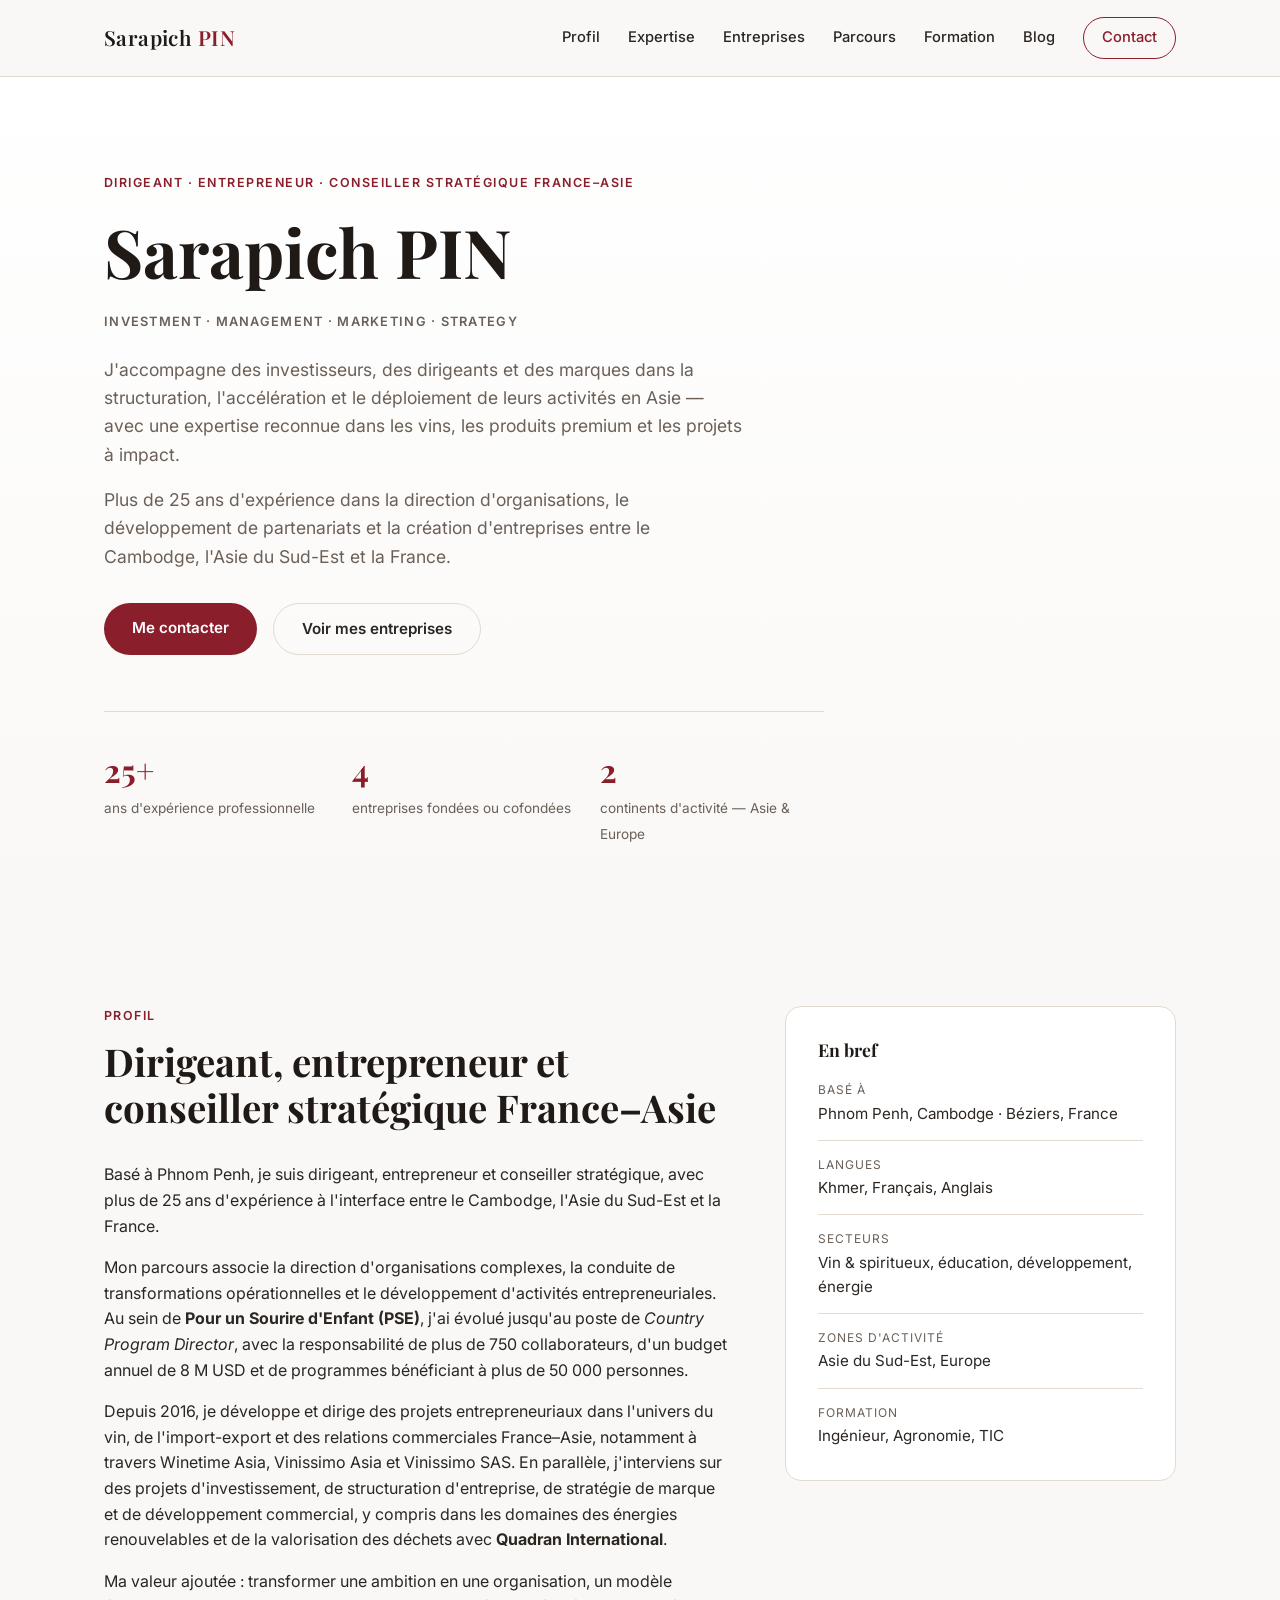
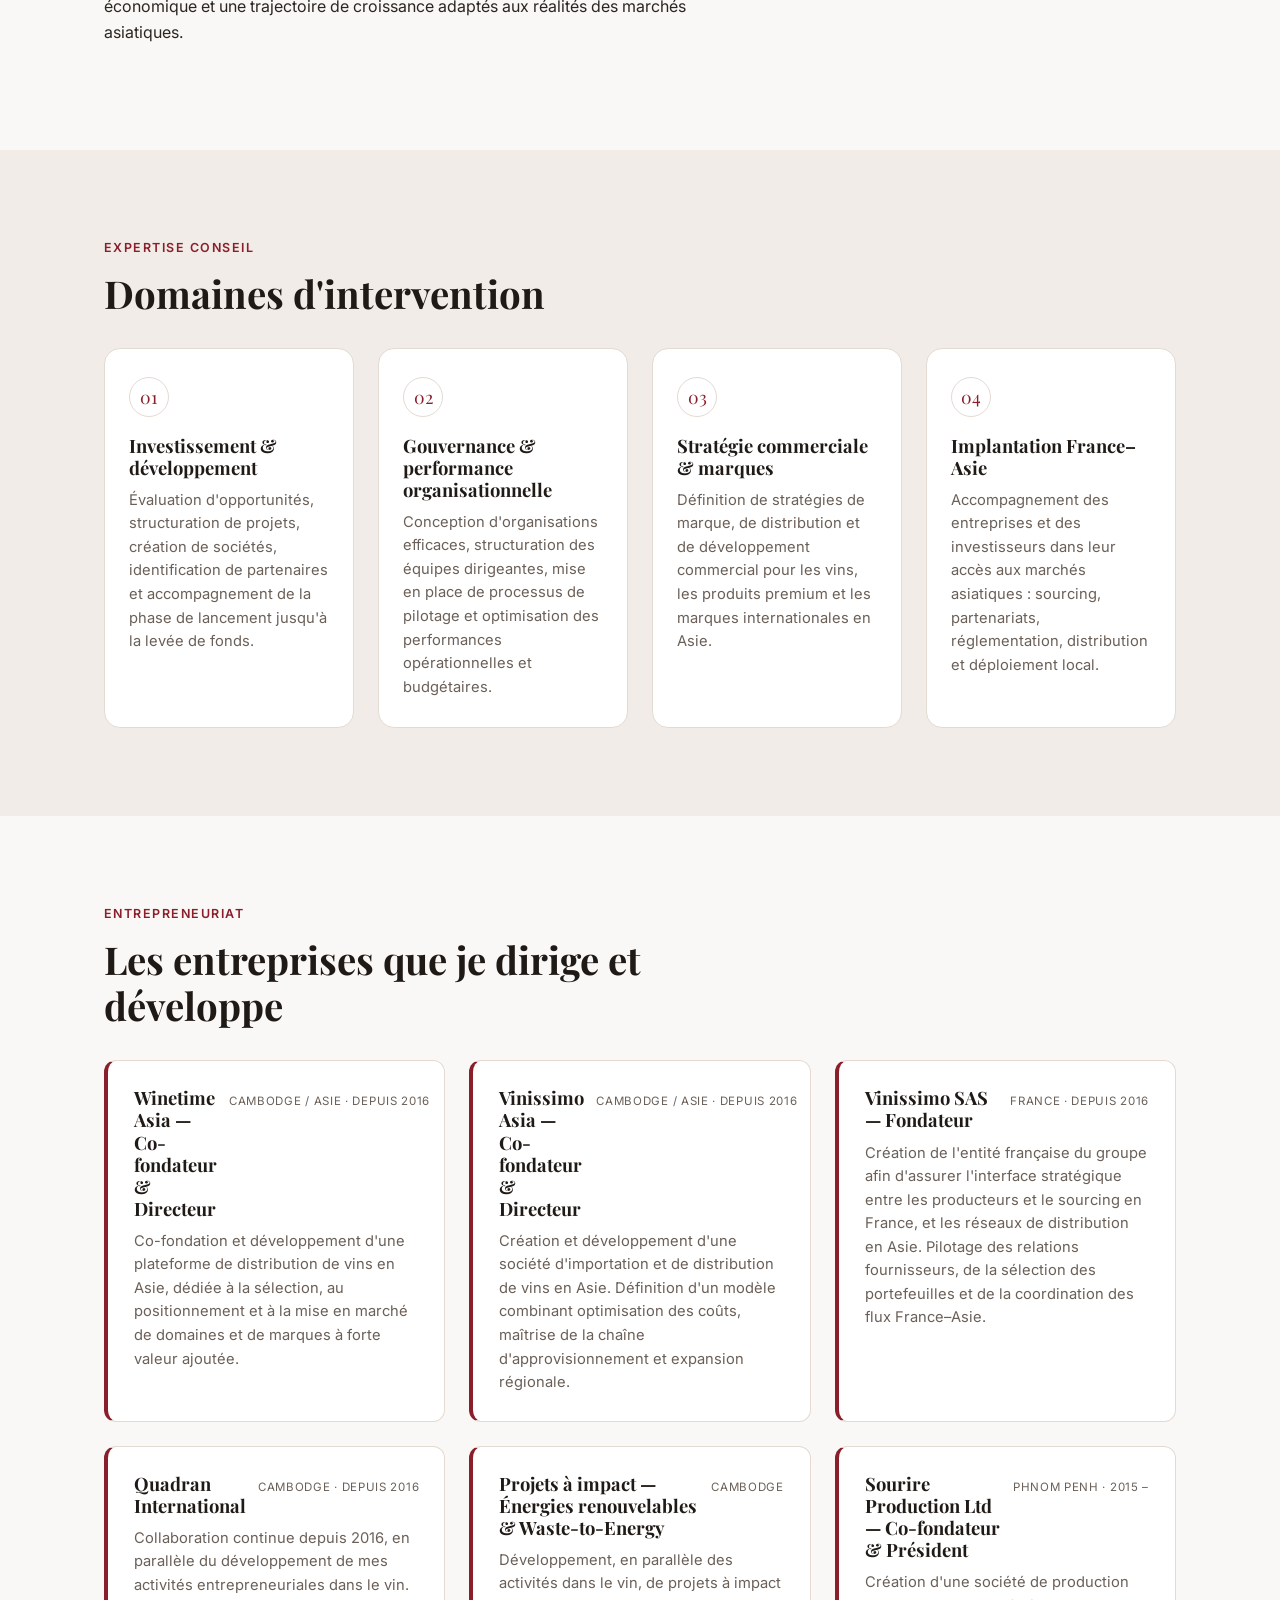
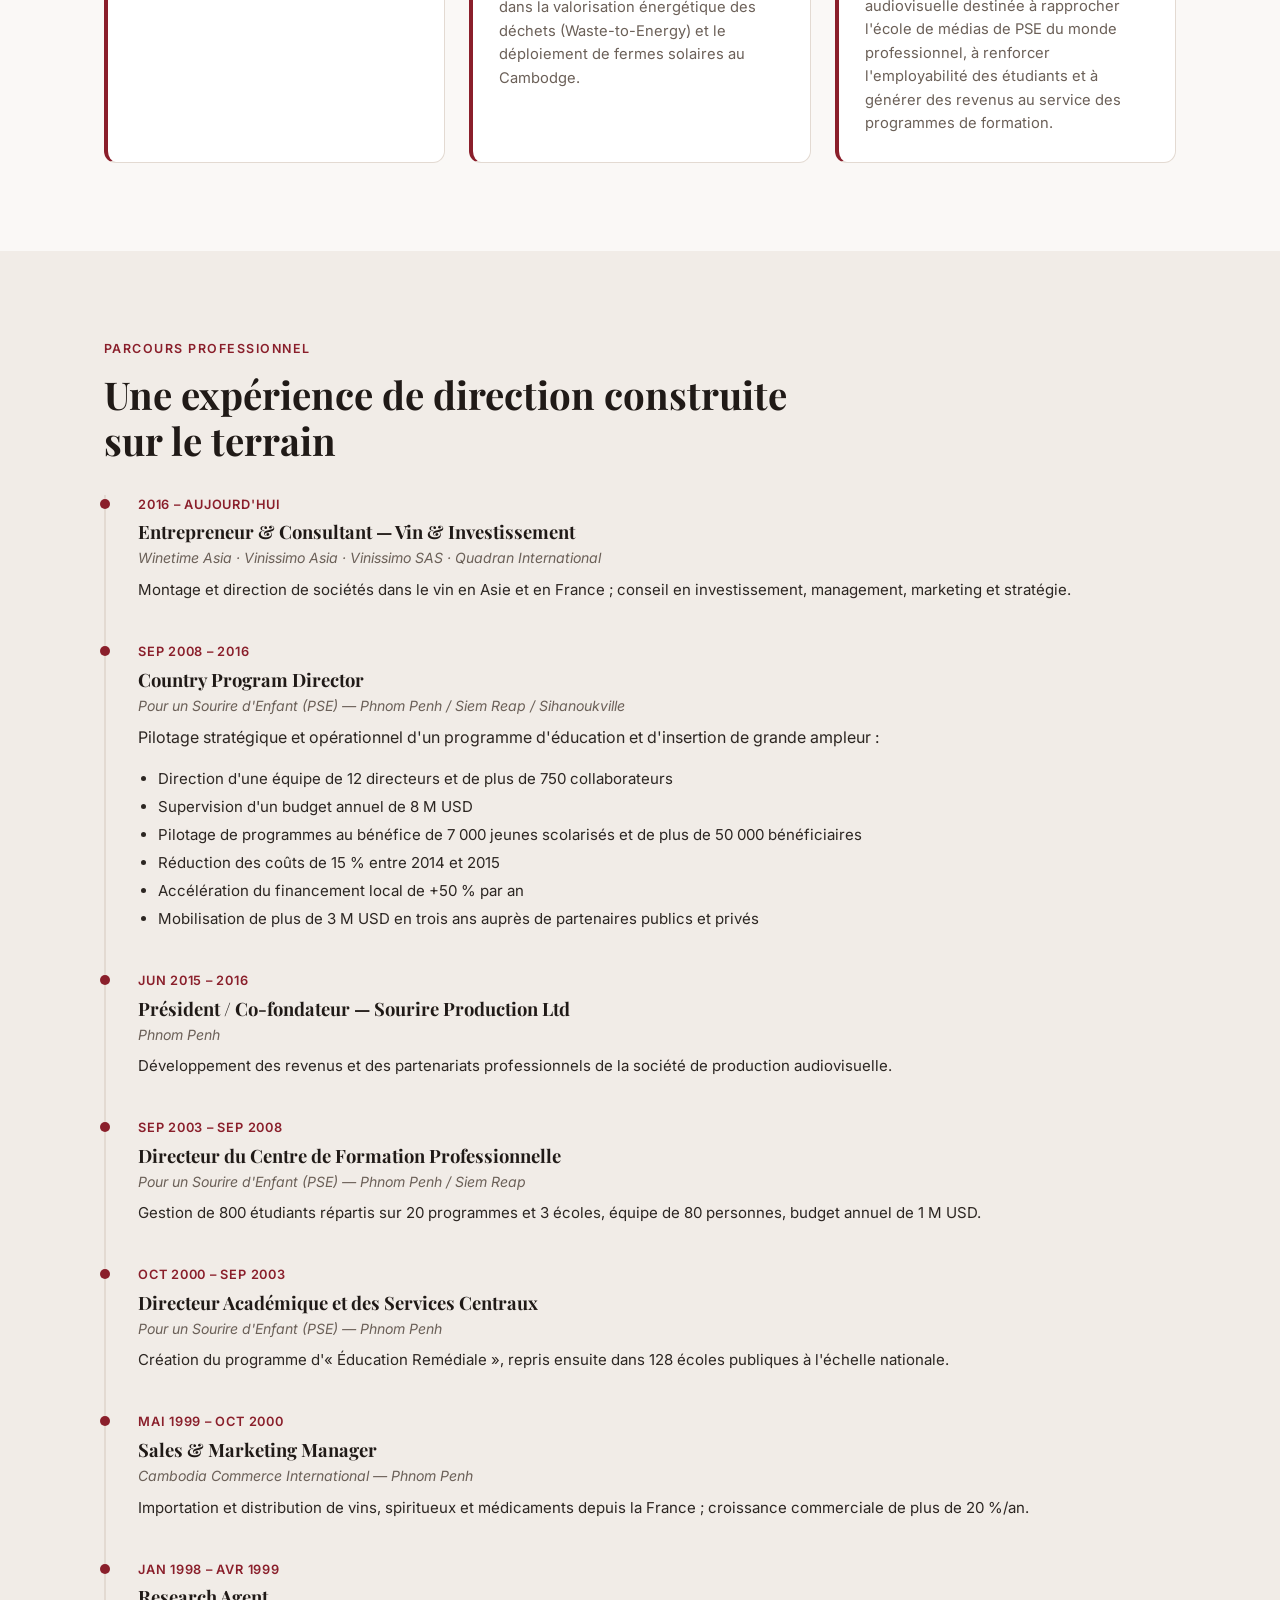
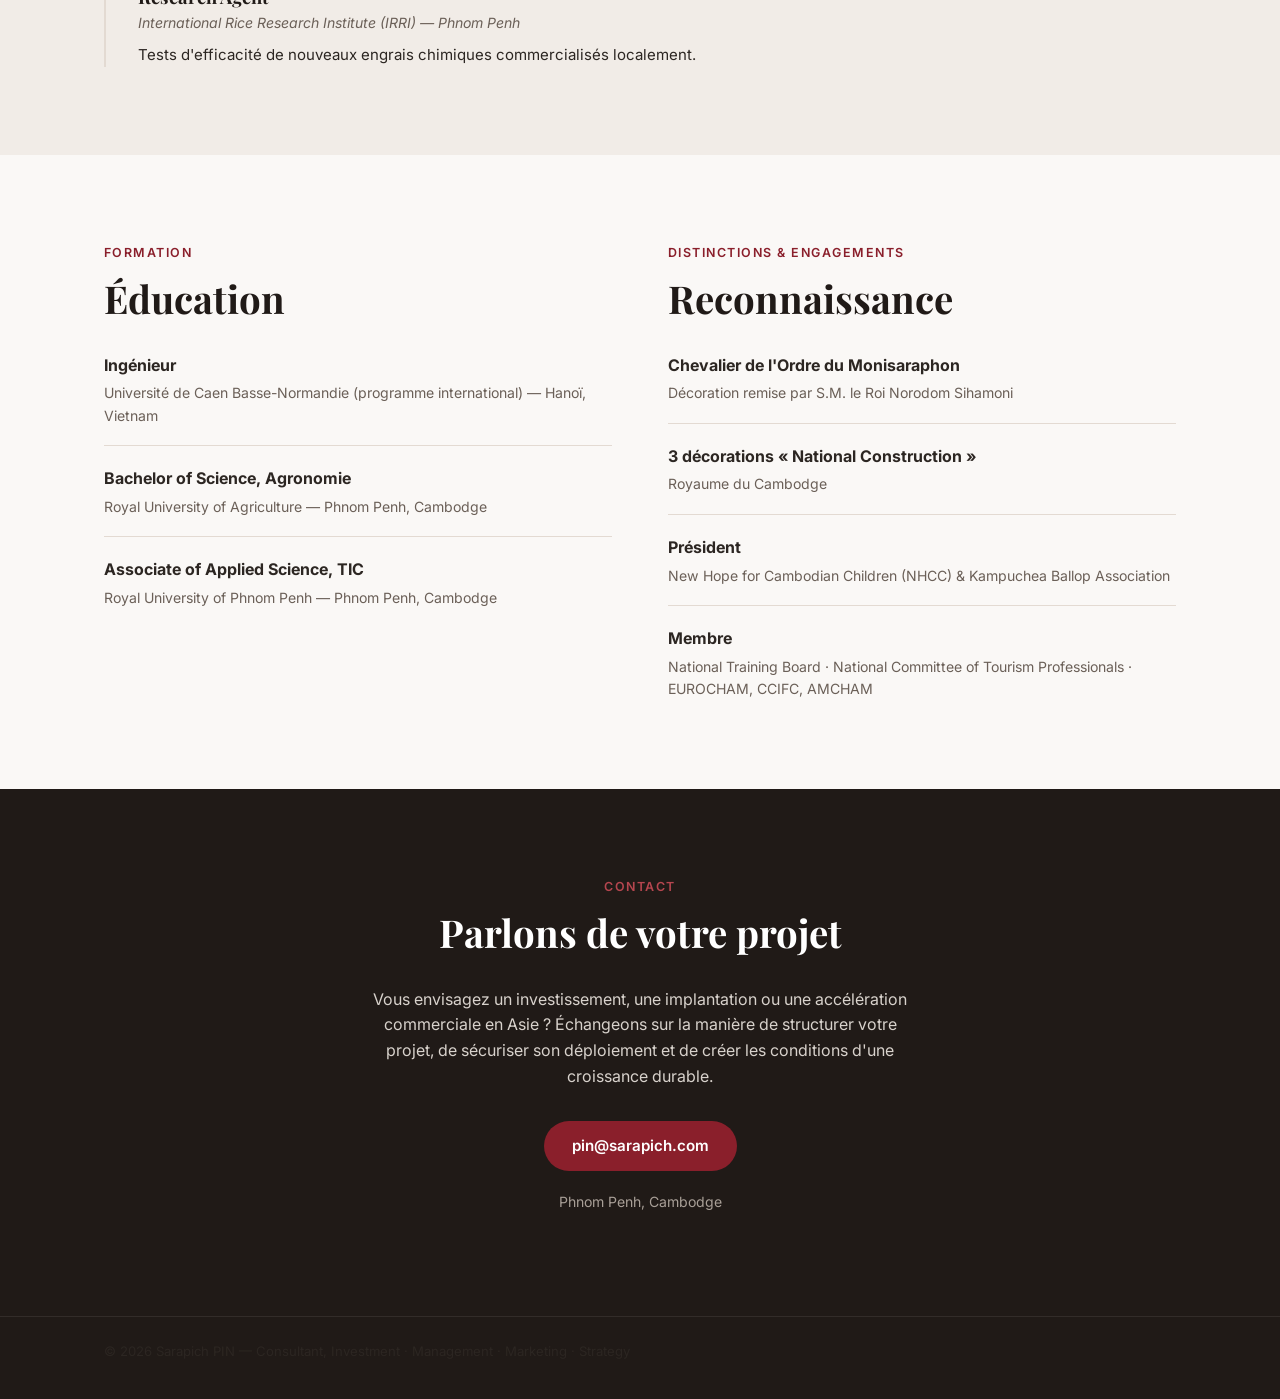
==== index.html @ e6785aaf "Rewrite copy for an executive, results-first positioning - Reframe hero/profile around "dirigeant, e" ====
<!doctype html>
<html lang="fr">
<head>
<meta charset="UTF-8">
<meta name="viewport" content="width=device-width, initial-scale=1.0">
<title>Sarapich PIN — Dirigeant & Entrepreneur France–Asie | Investment · Management · Marketing · Strategy</title>
<meta name="description" content="Sarapich PIN — Dirigeant, entrepreneur et conseiller stratégique France–Asie. Investissement, gouvernance, stratégie de marque et développement commercial, avec une expertise reconnue dans le vin (Winetime Asia, Vinissimo Asia, Vinissimo SAS).">
<link rel="preconnect" href="https://fonts.googleapis.com">
<link rel="preconnect" href="https://fonts.gstatic.com" crossorigin>
<link href="https://fonts.googleapis.com/css2?family=Playfair+Display:wght@500;600;700&family=Inter:wght@400;500;600;700&display=swap" rel="stylesheet">
<link rel="stylesheet" href="css/style.css">
</head>
<body>

<header class="site-header" id="top">
  <div class="container header-inner">
    <a href="#top" class="logo">Sarapich <span>PIN</span></a>
    <nav class="nav" id="nav">
      <a href="#about">Profil</a>
      <a href="#expertise">Expertise</a>
      <a href="#ventures">Entreprises</a>
      <a href="#experience">Parcours</a>
      <a href="#credentials">Formation</a>
      <a href="blog.html">Blog</a>
      <a href="#contact" class="nav-cta">Contact</a>
    </nav>
    <button class="nav-toggle" id="navToggle" aria-label="Ouvrir le menu" aria-expanded="false">
      <span></span><span></span><span></span>
    </button>
  </div>
</header>

<main>

  <section class="hero">
    <div class="container hero-inner">
      <p class="eyebrow">Dirigeant · Entrepreneur · Conseiller stratégique France–Asie</p>
      <h1>Sarapich PIN</h1>
      <p class="hero-tagline">Investment · Management · Marketing · Strategy</p>
      <p class="hero-lead">
        J'accompagne des investisseurs, des dirigeants et des marques dans la structuration, l'accélération
        et le déploiement de leurs activités en Asie — avec une expertise reconnue dans les vins, les produits
        premium et les projets à impact.
      </p>
      <p class="hero-lead">
        Plus de 25 ans d'expérience dans la direction d'organisations, le développement de partenariats
        et la création d'entreprises entre le Cambodge, l'Asie du Sud-Est et la France.
      </p>
      <div class="hero-actions">
        <a href="#contact" class="btn btn-primary">Me contacter</a>
        <a href="#ventures" class="btn btn-ghost">Voir mes entreprises</a>
      </div>
      <div class="hero-stats">
        <div><strong>25+</strong><span>ans d'expérience professionnelle</span></div>
        <div><strong>4</strong><span>entreprises fondées ou cofondées</span></div>
        <div><strong>2</strong><span>continents d'activité — Asie &amp; Europe</span></div>
      </div>
    </div>
  </section>

  <section id="about" class="section">
    <div class="container about-grid">
      <div>
        <p class="section-tag">Profil</p>
        <h2>Dirigeant, entrepreneur et conseiller stratégique France–Asie</h2>
        <p>
          Basé à Phnom Penh, je suis dirigeant, entrepreneur et conseiller stratégique, avec plus de
          25 ans d'expérience à l'interface entre le Cambodge, l'Asie du Sud-Est et la France.
        </p>
        <p>
          Mon parcours associe la direction d'organisations complexes, la conduite de transformations
          opérationnelles et le développement d'activités entrepreneuriales. Au sein de
          <strong>Pour un Sourire d'Enfant (PSE)</strong>, j'ai évolué jusqu'au poste de
          <em>Country Program Director</em>, avec la responsabilité de plus de 750 collaborateurs,
          d'un budget annuel de 8 M USD et de programmes bénéficiant à plus de 50 000 personnes.
        </p>
        <p>
          Depuis 2016, je développe et dirige des projets entrepreneuriaux dans l'univers du vin,
          de l'import-export et des relations commerciales France–Asie, notamment à travers
          Winetime Asia, Vinissimo Asia et Vinissimo SAS. En parallèle, j'interviens sur des projets
          d'investissement, de structuration d'entreprise, de stratégie de marque et de développement
          commercial, y compris dans les domaines des énergies renouvelables et de la valorisation
          des déchets avec <strong>Quadran International</strong>.
        </p>
        <p>
          Ma valeur ajoutée : transformer une ambition en une organisation, un modèle économique et
          une trajectoire de croissance adaptés aux réalités des marchés asiatiques.
        </p>
      </div>
      <aside class="about-card">
        <h3>En bref</h3>
        <ul class="fact-list">
          <li><span>Basé à</span> Phnom Penh, Cambodge · Béziers, France</li>
          <li><span>Langues</span> Khmer, Français, Anglais</li>
          <li><span>Secteurs</span> Vin &amp; spiritueux, éducation, développement, énergie</li>
          <li><span>Zones d'activité</span> Asie du Sud-Est, Europe</li>
          <li><span>Formation</span> Ingénieur, Agronomie, TIC</li>
        </ul>
      </aside>
    </div>
  </section>

  <section id="expertise" class="section section-alt">
    <div class="container">
      <p class="section-tag">Expertise conseil</p>
      <h2>Domaines d'intervention</h2>
      <div class="expertise-grid">
        <div class="expertise-card">
          <div class="expertise-icon">01</div>
          <h3>Investissement &amp; développement</h3>
          <p>
            Évaluation d'opportunités, structuration de projets, création de sociétés, identification
            de partenaires et accompagnement de la phase de lancement jusqu'à la levée de fonds.
          </p>
        </div>
        <div class="expertise-card">
          <div class="expertise-icon">02</div>
          <h3>Gouvernance &amp; performance organisationnelle</h3>
          <p>
            Conception d'organisations efficaces, structuration des équipes dirigeantes, mise en
            place de processus de pilotage et optimisation des performances opérationnelles et budgétaires.
          </p>
        </div>
        <div class="expertise-card">
          <div class="expertise-icon">03</div>
          <h3>Stratégie commerciale &amp; marques</h3>
          <p>
            Définition de stratégies de marque, de distribution et de développement commercial pour
            les vins, les produits premium et les marques internationales en Asie.
          </p>
        </div>
        <div class="expertise-card">
          <div class="expertise-icon">04</div>
          <h3>Implantation France–Asie</h3>
          <p>
            Accompagnement des entreprises et des investisseurs dans leur accès aux marchés asiatiques :
            sourcing, partenariats, réglementation, distribution et déploiement local.
          </p>
        </div>
      </div>
    </div>
  </section>

  <section id="ventures" class="section">
    <div class="container">
      <p class="section-tag">Entrepreneuriat</p>
      <h2>Les entreprises que je dirige et développe</h2>
      <div class="ventures-grid">

        <article class="venture-card">
          <div class="venture-head">
            <h3>Winetime Asia — Co-fondateur &amp; Directeur</h3>
            <span class="venture-tag">Cambodge / Asie · Depuis 2016</span>
          </div>
          <p>Co-fondation et développement d'une plateforme de distribution de vins en Asie, dédiée à la sélection, au positionnement et à la mise en marché de domaines et de marques à forte valeur ajoutée.</p>
        </article>

        <article class="venture-card">
          <div class="venture-head">
            <h3>Vinissimo Asia — Co-fondateur &amp; Directeur</h3>
            <span class="venture-tag">Cambodge / Asie · Depuis 2016</span>
          </div>
          <p>Création et développement d'une société d'importation et de distribution de vins en Asie. Définition d'un modèle combinant optimisation des coûts, maîtrise de la chaîne d'approvisionnement et expansion régionale.</p>
        </article>

        <article class="venture-card">
          <div class="venture-head">
            <h3>Vinissimo SAS — Fondateur</h3>
            <span class="venture-tag">France · Depuis 2016</span>
          </div>
          <p>Création de l'entité française du groupe afin d'assurer l'interface stratégique entre les producteurs et le sourcing en France, et les réseaux de distribution en Asie. Pilotage des relations fournisseurs, de la sélection des portefeuilles et de la coordination des flux France–Asie.</p>
        </article>

        <article class="venture-card">
          <div class="venture-head">
            <h3>Quadran International</h3>
            <span class="venture-tag">Cambodge · Depuis 2016</span>
          </div>
          <p>Collaboration continue depuis 2016, en parallèle du développement de mes activités entrepreneuriales dans le vin.</p>
        </article>

        <article class="venture-card">
          <div class="venture-head">
            <h3>Projets à impact — Énergies renouvelables &amp; Waste-to-Energy</h3>
            <span class="venture-tag">Cambodge</span>
          </div>
          <p>Développement, en parallèle des activités dans le vin, de projets à impact dans la valorisation énergétique des déchets (Waste-to-Energy) et le déploiement de fermes solaires au Cambodge.</p>
        </article>

        <article class="venture-card">
          <div class="venture-head">
            <h3>Sourire Production Ltd — Co-fondateur &amp; Président</h3>
            <span class="venture-tag">Phnom Penh · 2015 –</span>
          </div>
          <p>Création d'une société de production audiovisuelle destinée à rapprocher l'école de médias de PSE du monde professionnel, à renforcer l'employabilité des étudiants et à générer des revenus au service des programmes de formation.</p>
        </article>

      </div>
    </div>
  </section>

  <section id="experience" class="section section-alt">
    <div class="container">
      <p class="section-tag">Parcours professionnel</p>
      <h2>Une expérience de direction construite sur le terrain</h2>

      <div class="timeline">

        <div class="timeline-item">
          <div class="timeline-date">2016 – Aujourd'hui</div>
          <div class="timeline-content">
            <h3>Entrepreneur &amp; Consultant — Vin &amp; Investissement</h3>
            <p class="timeline-org">Winetime Asia · Vinissimo Asia · Vinissimo SAS · Quadran International</p>
            <p>Montage et direction de sociétés dans le vin en Asie et en France ; conseil en investissement, management, marketing et stratégie.</p>
          </div>
        </div>

        <div class="timeline-item">
          <div class="timeline-date">Sep 2008 – 2016</div>
          <div class="timeline-content">
            <h3>Country Program Director</h3>
            <p class="timeline-org">Pour un Sourire d'Enfant (PSE) — Phnom Penh / Siem Reap / Sihanoukville</p>
            <p>Pilotage stratégique et opérationnel d'un programme d'éducation et d'insertion de grande ampleur :</p>
            <ul class="timeline-list">
              <li>Direction d'une équipe de 12 directeurs et de plus de 750 collaborateurs</li>
              <li>Supervision d'un budget annuel de 8 M USD</li>
              <li>Pilotage de programmes au bénéfice de 7 000 jeunes scolarisés et de plus de 50 000 bénéficiaires</li>
              <li>Réduction des coûts de 15 % entre 2014 et 2015</li>
              <li>Accélération du financement local de +50 % par an</li>
              <li>Mobilisation de plus de 3 M USD en trois ans auprès de partenaires publics et privés</li>
            </ul>
          </div>
        </div>

        <div class="timeline-item">
          <div class="timeline-date">Jun 2015 – 2016</div>
          <div class="timeline-content">
            <h3>Président / Co-fondateur — Sourire Production Ltd</h3>
            <p class="timeline-org">Phnom Penh</p>
            <p>Développement des revenus et des partenariats professionnels de la société de production audiovisuelle.</p>
          </div>
        </div>

        <div class="timeline-item">
          <div class="timeline-date">Sep 2003 – Sep 2008</div>
          <div class="timeline-content">
            <h3>Directeur du Centre de Formation Professionnelle</h3>
            <p class="timeline-org">Pour un Sourire d'Enfant (PSE) — Phnom Penh / Siem Reap</p>
            <p>Gestion de 800 étudiants répartis sur 20 programmes et 3 écoles, équipe de 80 personnes, budget annuel de 1 M USD.</p>
          </div>
        </div>

        <div class="timeline-item">
          <div class="timeline-date">Oct 2000 – Sep 2003</div>
          <div class="timeline-content">
            <h3>Directeur Académique et des Services Centraux</h3>
            <p class="timeline-org">Pour un Sourire d'Enfant (PSE) — Phnom Penh</p>
            <p>Création du programme d'« Éducation Remédiale », repris ensuite dans 128 écoles publiques à l'échelle nationale.</p>
          </div>
        </div>

        <div class="timeline-item">
          <div class="timeline-date">Mai 1999 – Oct 2000</div>
          <div class="timeline-content">
            <h3>Sales &amp; Marketing Manager</h3>
            <p class="timeline-org">Cambodia Commerce International — Phnom Penh</p>
            <p>Importation et distribution de vins, spiritueux et médicaments depuis la France ; croissance commerciale de plus de 20 %/an.</p>
          </div>
        </div>

        <div class="timeline-item">
          <div class="timeline-date">Jan 1998 – Avr 1999</div>
          <div class="timeline-content">
            <h3>Research Agent</h3>
            <p class="timeline-org">International Rice Research Institute (IRRI) — Phnom Penh</p>
            <p>Tests d'efficacité de nouveaux engrais chimiques commercialisés localement.</p>
          </div>
        </div>

      </div>
    </div>
  </section>

  <section id="credentials" class="section">
    <div class="container credentials-grid">

      <div>
        <p class="section-tag">Formation</p>
        <h2>Éducation</h2>
        <ul class="credential-list">
          <li>
            <strong>Ingénieur</strong>
            <span>Université de Caen Basse-Normandie (programme international) — Hanoï, Vietnam</span>
          </li>
          <li>
            <strong>Bachelor of Science, Agronomie</strong>
            <span>Royal University of Agriculture — Phnom Penh, Cambodge</span>
          </li>
          <li>
            <strong>Associate of Applied Science, TIC</strong>
            <span>Royal University of Phnom Penh — Phnom Penh, Cambodge</span>
          </li>
        </ul>
      </div>

      <div>
        <p class="section-tag">Distinctions &amp; engagements</p>
        <h2>Reconnaissance</h2>
        <ul class="credential-list">
          <li>
            <strong>Chevalier de l'Ordre du Monisaraphon</strong>
            <span>Décoration remise par S.M. le Roi Norodom Sihamoni</span>
          </li>
          <li>
            <strong>3 décorations « National Construction »</strong>
            <span>Royaume du Cambodge</span>
          </li>
          <li>
            <strong>Président</strong>
            <span>New Hope for Cambodian Children (NHCC) &amp; Kampuchea Ballop Association</span>
          </li>
          <li>
            <strong>Membre</strong>
            <span>National Training Board · National Committee of Tourism Professionals · EUROCHAM, CCIFC, AMCHAM</span>
          </li>
        </ul>
      </div>

    </div>
  </section>

  <section id="contact" class="section section-dark">
    <div class="container contact-inner">
      <p class="section-tag">Contact</p>
      <h2>Parlons de votre projet</h2>
      <p class="contact-lead">
        Vous envisagez un investissement, une implantation ou une accélération commerciale en Asie ?
        Échangeons sur la manière de structurer votre projet, de sécuriser son déploiement et de
        créer les conditions d'une croissance durable.
      </p>
      <a class="btn btn-primary" href="mailto:pin@sarapich.com">pin@sarapich.com</a>
      <p class="contact-location">Phnom Penh, Cambodge</p>
    </div>
  </section>

</main>

<footer class="site-footer">
  <div class="container">
    <p>&copy; <span id="year"></span> Sarapich PIN — Consultant, Investment · Management · Marketing · Strategy</p>
  </div>
</footer>

<script src="js/script.js"></script>
</body>
</html>
---- css/style.css ----
:root {
  --color-bg: #faf8f6;
  --color-bg-alt: #f1ece7;
  --color-dark: #201a17;
  --color-text: #2c2622;
  --color-muted: #6b6058;
  --color-accent: #8a1f2b;
  --color-accent-light: #b5464f;
  --color-border: #e3dad2;
  --font-heading: "Playfair Display", Georgia, serif;
  --font-body: "Inter", -apple-system, BlinkMacSystemFont, "Segoe UI", sans-serif;
  --container-width: 1120px;
}

* { box-sizing: border-box; }

html { scroll-behavior: smooth; }

body {
  margin: 0;
  font-family: var(--font-body);
  color: var(--color-text);
  background: var(--color-bg);
  line-height: 1.6;
}

h1, h2, h3 {
  font-family: var(--font-heading);
  color: var(--color-dark);
  margin: 0 0 0.5em;
  line-height: 1.2;
}

p { margin: 0 0 1em; color: var(--color-text); }

a { color: inherit; }

.container {
  max-width: var(--container-width);
  margin: 0 auto;
  padding: 0 24px;
}

/* Header */
.site-header {
  position: sticky;
  top: 0;
  z-index: 50;
  background: rgba(250, 248, 246, 0.92);
  backdrop-filter: blur(8px);
  border-bottom: 1px solid var(--color-border);
}

.header-inner {
  display: flex;
  align-items: center;
  justify-content: space-between;
  height: 76px;
}

.logo {
  font-family: var(--font-heading);
  font-size: 1.3rem;
  font-weight: 600;
  text-decoration: none;
  color: var(--color-dark);
  letter-spacing: 0.02em;
}

.logo span { color: var(--color-accent); }

.nav {
  display: flex;
  align-items: center;
  gap: 28px;
}

.nav a {
  text-decoration: none;
  font-size: 0.92rem;
  font-weight: 500;
  color: var(--color-text);
  transition: color 0.2s ease;
}

.nav a:hover { color: var(--color-accent); }

.nav-cta {
  padding: 8px 18px;
  border: 1px solid var(--color-accent);
  border-radius: 999px;
  color: var(--color-accent) !important;
}

.nav-toggle {
  display: none;
  flex-direction: column;
  gap: 5px;
  background: none;
  border: none;
  cursor: pointer;
  padding: 6px;
}

.nav-toggle span {
  width: 24px;
  height: 2px;
  background: var(--color-dark);
  display: block;
}

/* Hero */
.hero {
  padding: 96px 0 72px;
  background: linear-gradient(180deg, #fff 0%, var(--color-bg) 100%);
}

.eyebrow {
  text-transform: uppercase;
  letter-spacing: 0.12em;
  font-size: 0.78rem;
  font-weight: 600;
  color: var(--color-accent);
  margin-bottom: 18px;
}

.hero h1 {
  font-size: clamp(2.6rem, 6vw, 4.2rem);
  margin-bottom: 20px;
}

.hero-tagline {
  text-transform: uppercase;
  letter-spacing: 0.1em;
  font-size: 0.8rem;
  font-weight: 600;
  color: var(--color-muted);
  margin-bottom: 24px;
}

.hero-lead {
  max-width: 640px;
  font-size: 1.1rem;
  color: var(--color-muted);
}

.hero-actions {
  display: flex;
  gap: 16px;
  margin: 32px 0 56px;
  flex-wrap: wrap;
}

.btn {
  display: inline-block;
  padding: 13px 28px;
  border-radius: 999px;
  text-decoration: none;
  font-weight: 600;
  font-size: 0.95rem;
  transition: transform 0.15s ease, box-shadow 0.15s ease, background 0.15s ease;
}

.btn-primary {
  background: var(--color-accent);
  color: #fff;
}

.btn-primary:hover {
  background: var(--color-accent-light);
  transform: translateY(-1px);
}

.btn-ghost {
  border: 1px solid var(--color-border);
  color: var(--color-text);
}

.btn-ghost:hover { border-color: var(--color-accent); color: var(--color-accent); }

.hero-stats {
  display: grid;
  grid-template-columns: repeat(3, minmax(0, 1fr));
  gap: 24px;
  max-width: 720px;
  border-top: 1px solid var(--color-border);
  padding-top: 32px;
}

.hero-stats strong {
  display: block;
  font-family: var(--font-heading);
  font-size: 2rem;
  color: var(--color-accent);
}

.hero-stats span {
  font-size: 0.85rem;
  color: var(--color-muted);
}

/* Sections */
.section { padding: 88px 0; }
.section-alt { background: var(--color-bg-alt); }

.section-tag {
  text-transform: uppercase;
  letter-spacing: 0.12em;
  font-size: 0.78rem;
  font-weight: 600;
  color: var(--color-accent);
  margin-bottom: 12px;
}

.section h2 {
  font-size: clamp(1.7rem, 3.2vw, 2.4rem);
  margin-bottom: 32px;
  max-width: 720px;
}

/* About */
.about-grid {
  display: grid;
  grid-template-columns: 1.6fr 1fr;
  gap: 56px;
  align-items: start;
}

.about-card {
  background: #fff;
  border: 1px solid var(--color-border);
  border-radius: 16px;
  padding: 32px;
}

.about-card h3 {
  font-size: 1.1rem;
  margin-bottom: 20px;
}

.fact-list {
  list-style: none;
  margin: 0;
  padding: 0;
  display: flex;
  flex-direction: column;
  gap: 14px;
}

.fact-list li {
  display: flex;
  flex-direction: column;
  font-size: 0.95rem;
  border-bottom: 1px solid var(--color-border);
  padding-bottom: 14px;
}

.fact-list li:last-child { border-bottom: none; padding-bottom: 0; }

.fact-list span {
  font-size: 0.75rem;
  text-transform: uppercase;
  letter-spacing: 0.08em;
  color: var(--color-muted);
  margin-bottom: 2px;
}

/* Expertise */
.expertise-grid {
  display: grid;
  grid-template-columns: repeat(4, minmax(0, 1fr));
  gap: 24px;
}

.expertise-card {
  background: #fff;
  border: 1px solid var(--color-border);
  border-radius: 16px;
  padding: 28px 24px;
}

.expertise-icon {
  font-family: var(--font-heading);
  font-size: 1.1rem;
  color: var(--color-accent);
  border: 1px solid var(--color-border);
  width: 40px;
  height: 40px;
  display: flex;
  align-items: center;
  justify-content: center;
  border-radius: 50%;
  margin-bottom: 18px;
}

.expertise-card h3 { font-size: 1.15rem; margin-bottom: 10px; }
.expertise-card p { font-size: 0.92rem; color: var(--color-muted); margin: 0; }

/* Ventures */
.ventures-grid {
  display: grid;
  grid-template-columns: repeat(auto-fit, minmax(280px, 1fr));
  gap: 24px;
}

.venture-card {
  background: #fff;
  border: 1px solid var(--color-border);
  border-left: 4px solid var(--color-accent);
  border-radius: 12px;
  padding: 26px;
}

.venture-head {
  display: flex;
  justify-content: space-between;
  align-items: baseline;
  gap: 12px;
  margin-bottom: 10px;
}

.venture-head h3 { font-size: 1.15rem; margin: 0; }

.venture-tag {
  font-size: 0.72rem;
  text-transform: uppercase;
  letter-spacing: 0.06em;
  color: var(--color-muted);
  white-space: nowrap;
}

.venture-card p { font-size: 0.92rem; color: var(--color-muted); margin: 0; }

/* Timeline */
.timeline {
  display: flex;
  flex-direction: column;
  gap: 0;
  border-left: 2px solid var(--color-border);
  padding-left: 32px;
}

.timeline-item {
  position: relative;
  padding-bottom: 40px;
}

.timeline-item::before {
  content: "";
  position: absolute;
  left: -38px;
  top: 4px;
  width: 10px;
  height: 10px;
  border-radius: 50%;
  background: var(--color-accent);
}

.timeline-item:last-child { padding-bottom: 0; }

.timeline-date {
  font-size: 0.8rem;
  font-weight: 600;
  text-transform: uppercase;
  letter-spacing: 0.06em;
  color: var(--color-accent);
  margin-bottom: 6px;
}

.timeline-content h3 { font-size: 1.15rem; margin-bottom: 4px; }

.timeline-org {
  font-size: 0.88rem;
  color: var(--color-muted);
  font-style: italic;
  margin-bottom: 8px;
}

.timeline-list {
  margin: 0;
  padding-left: 20px;
  font-size: 0.94rem;
  color: var(--color-text);
  display: flex;
  flex-direction: column;
  gap: 4px;
}

.timeline-content p:last-child {
  font-size: 0.94rem;
  color: var(--color-text);
  margin: 0;
}

/* Credentials */
.credentials-grid {
  display: grid;
  grid-template-columns: repeat(2, minmax(0, 1fr));
  gap: 56px;
}

.credential-list {
  list-style: none;
  margin: 0;
  padding: 0;
  display: flex;
  flex-direction: column;
  gap: 20px;
}

.credential-list li {
  display: flex;
  flex-direction: column;
  border-bottom: 1px solid var(--color-border);
  padding-bottom: 18px;
}

.credential-list li:last-child { border-bottom: none; padding-bottom: 0; }

.credential-list strong { font-size: 1rem; margin-bottom: 4px; }
.credential-list span { font-size: 0.88rem; color: var(--color-muted); }

/* Contact */
.section-dark {
  background: var(--color-dark);
  color: #fff;
}

.section-dark .section-tag { color: var(--color-accent-light); }
.section-dark h2 { color: #fff; }

.contact-inner { text-align: center; }
.contact-inner .section-tag { justify-content: center; }
.contact-inner h2 { margin-left: auto; margin-right: auto; }

.contact-lead {
  max-width: 560px;
  margin: 0 auto 32px;
  color: #d8d2cc;
}

.contact-location {
  margin-top: 20px;
  font-size: 0.88rem;
  color: #a89f97;
}

/* Footer */
.site-footer {
  background: var(--color-dark);
  color: #a89f97;
  padding: 24px 0;
  font-size: 0.82rem;
  border-top: 1px solid rgba(255,255,255,0.08);
}

/* Responsive */
@media (max-width: 900px) {
  .about-grid, .credentials-grid { grid-template-columns: 1fr; gap: 32px; }
  .expertise-grid { grid-template-columns: repeat(2, minmax(0, 1fr)); }
  .hero-stats { grid-template-columns: 1fr; gap: 16px; }
}

@media (max-width: 720px) {
  .nav {
    position: absolute;
    top: 76px;
    left: 0;
    right: 0;
    background: #fff;
    flex-direction: column;
    align-items: flex-start;
    padding: 20px 24px 28px;
    border-bottom: 1px solid var(--color-border);
    display: none;
    gap: 18px;
  }
  .nav.open { display: flex; }
  .nav-toggle { display: flex; }
  .expertise-grid { grid-template-columns: 1fr; }
  .hero { padding: 64px 0 48px; }
  .section { padding: 64px 0; }
}

/* Nav active state */
.nav a.active { color: var(--color-accent); }

/* Blog */
.hero-compact { padding: 72px 0 48px; }

.blog-filters {
  display: flex;
  gap: 10px;
  margin-bottom: 36px;
}

.filter-btn {
  padding: 9px 20px;
  border-radius: 999px;
  border: 1px solid var(--color-border);
  background: #fff;
  color: var(--color-text);
  font-size: 0.88rem;
  font-weight: 600;
  cursor: pointer;
  transition: all 0.15s ease;
}

.filter-btn:hover { border-color: var(--color-accent); color: var(--color-accent); }

.filter-btn.is-active {
  background: var(--color-accent);
  border-color: var(--color-accent);
  color: #fff;
}

.blog-grid {
  display: grid;
  grid-template-columns: repeat(auto-fill, minmax(280px, 1fr));
  gap: 28px;
}

.blog-card {
  margin: 0;
  background: #fff;
  border: 1px solid var(--color-border);
  border-radius: 14px;
  overflow: hidden;
}

.blog-media {
  position: relative;
  aspect-ratio: 4 / 3;
  background: var(--color-bg-alt);
  cursor: pointer;
  overflow: hidden;
}

.blog-media img,
.blog-media video {
  width: 100%;
  height: 100%;
  object-fit: cover;
  display: block;
}

.blog-media-type {
  position: absolute;
  top: 12px;
  left: 12px;
  background: rgba(32, 26, 23, 0.75);
  color: #fff;
  font-size: 0.7rem;
  text-transform: uppercase;
  letter-spacing: 0.06em;
  padding: 4px 10px;
  border-radius: 999px;
}

.blog-card figcaption { padding: 16px 18px; }

.blog-caption { font-size: 0.95rem; margin: 0 0 6px; }

.blog-date {
  font-size: 0.78rem;
  color: var(--color-muted);
  text-transform: uppercase;
  letter-spacing: 0.04em;
}

.blog-empty {
  text-align: center;
  color: var(--color-muted);
  padding: 40px 20px;
  border: 1px dashed var(--color-border);
  border-radius: 14px;
}

.blog-empty code {
  background: var(--color-bg-alt);
  padding: 2px 6px;
  border-radius: 4px;
  font-size: 0.9em;
}

/* Lightbox */
.lightbox {
  position: fixed;
  inset: 0;
  background: rgba(20, 16, 14, 0.92);
  display: flex;
  align-items: center;
  justify-content: center;
  z-index: 100;
  padding: 24px;
}

.lightbox[hidden] { display: none; }

.lightbox-content {
  max-width: min(900px, 92vw);
  max-height: 88vh;
}

.lightbox-content img,
.lightbox-content video {
  max-width: 100%;
  max-height: 88vh;
  border-radius: 8px;
  display: block;
}

.lightbox-close {
  position: absolute;
  top: 20px;
  right: 28px;
  background: none;
  border: none;
  color: #fff;
  font-size: 2.2rem;
  line-height: 1;
  cursor: pointer;
}

@media (max-width: 480px) {
  .blog-grid { grid-template-columns: 1fr; }
}
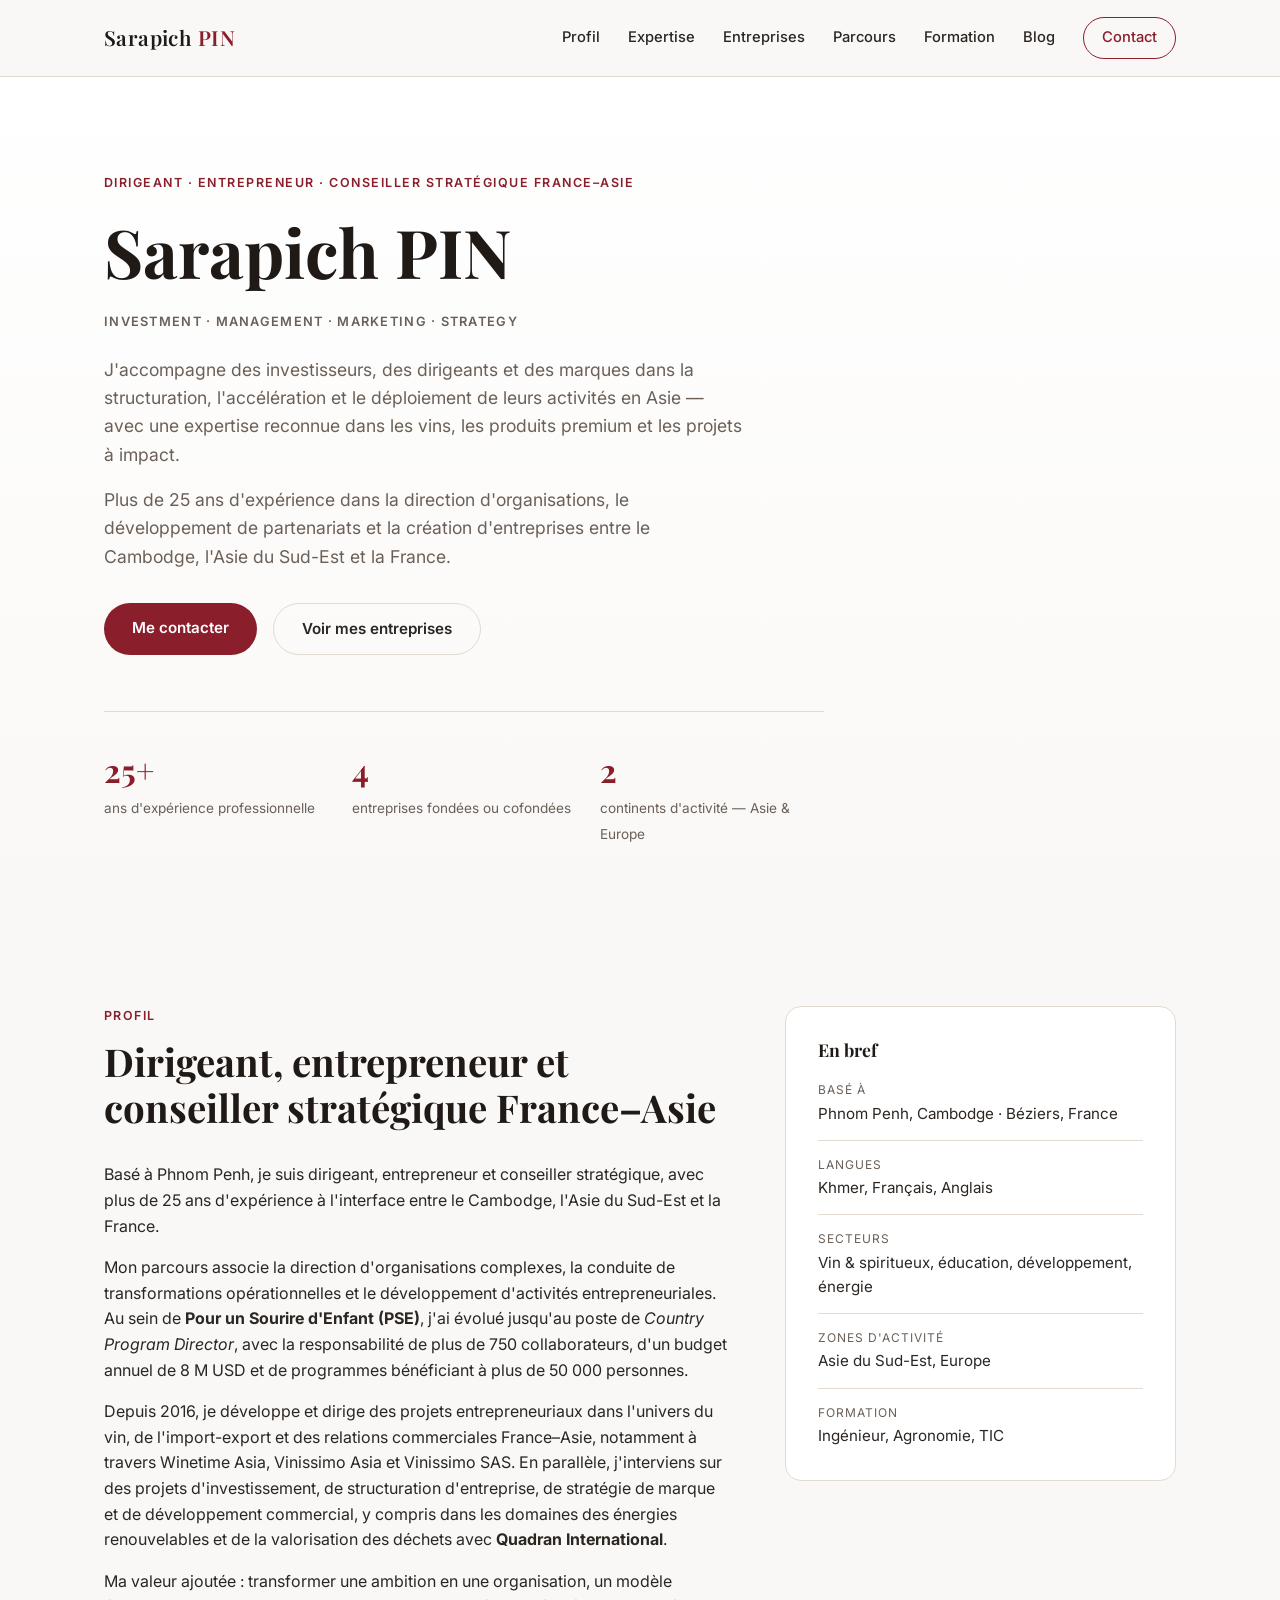
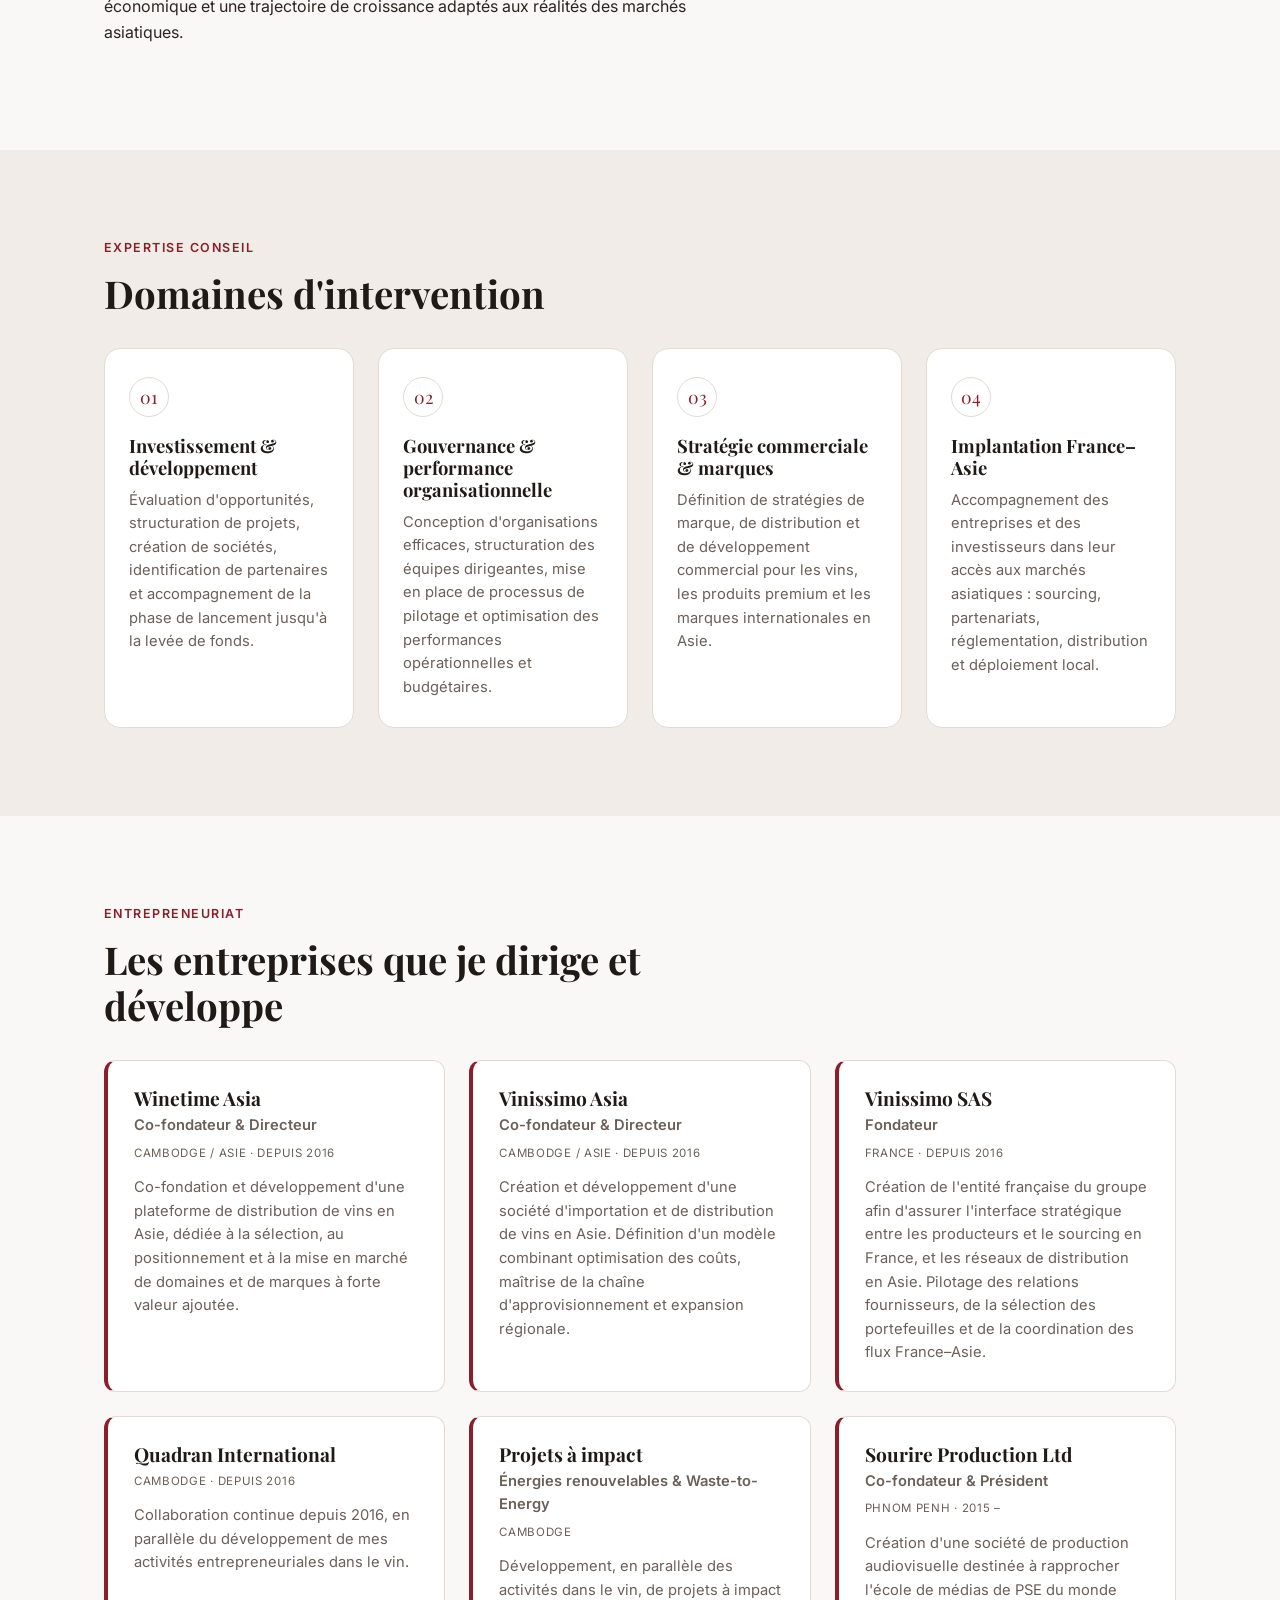
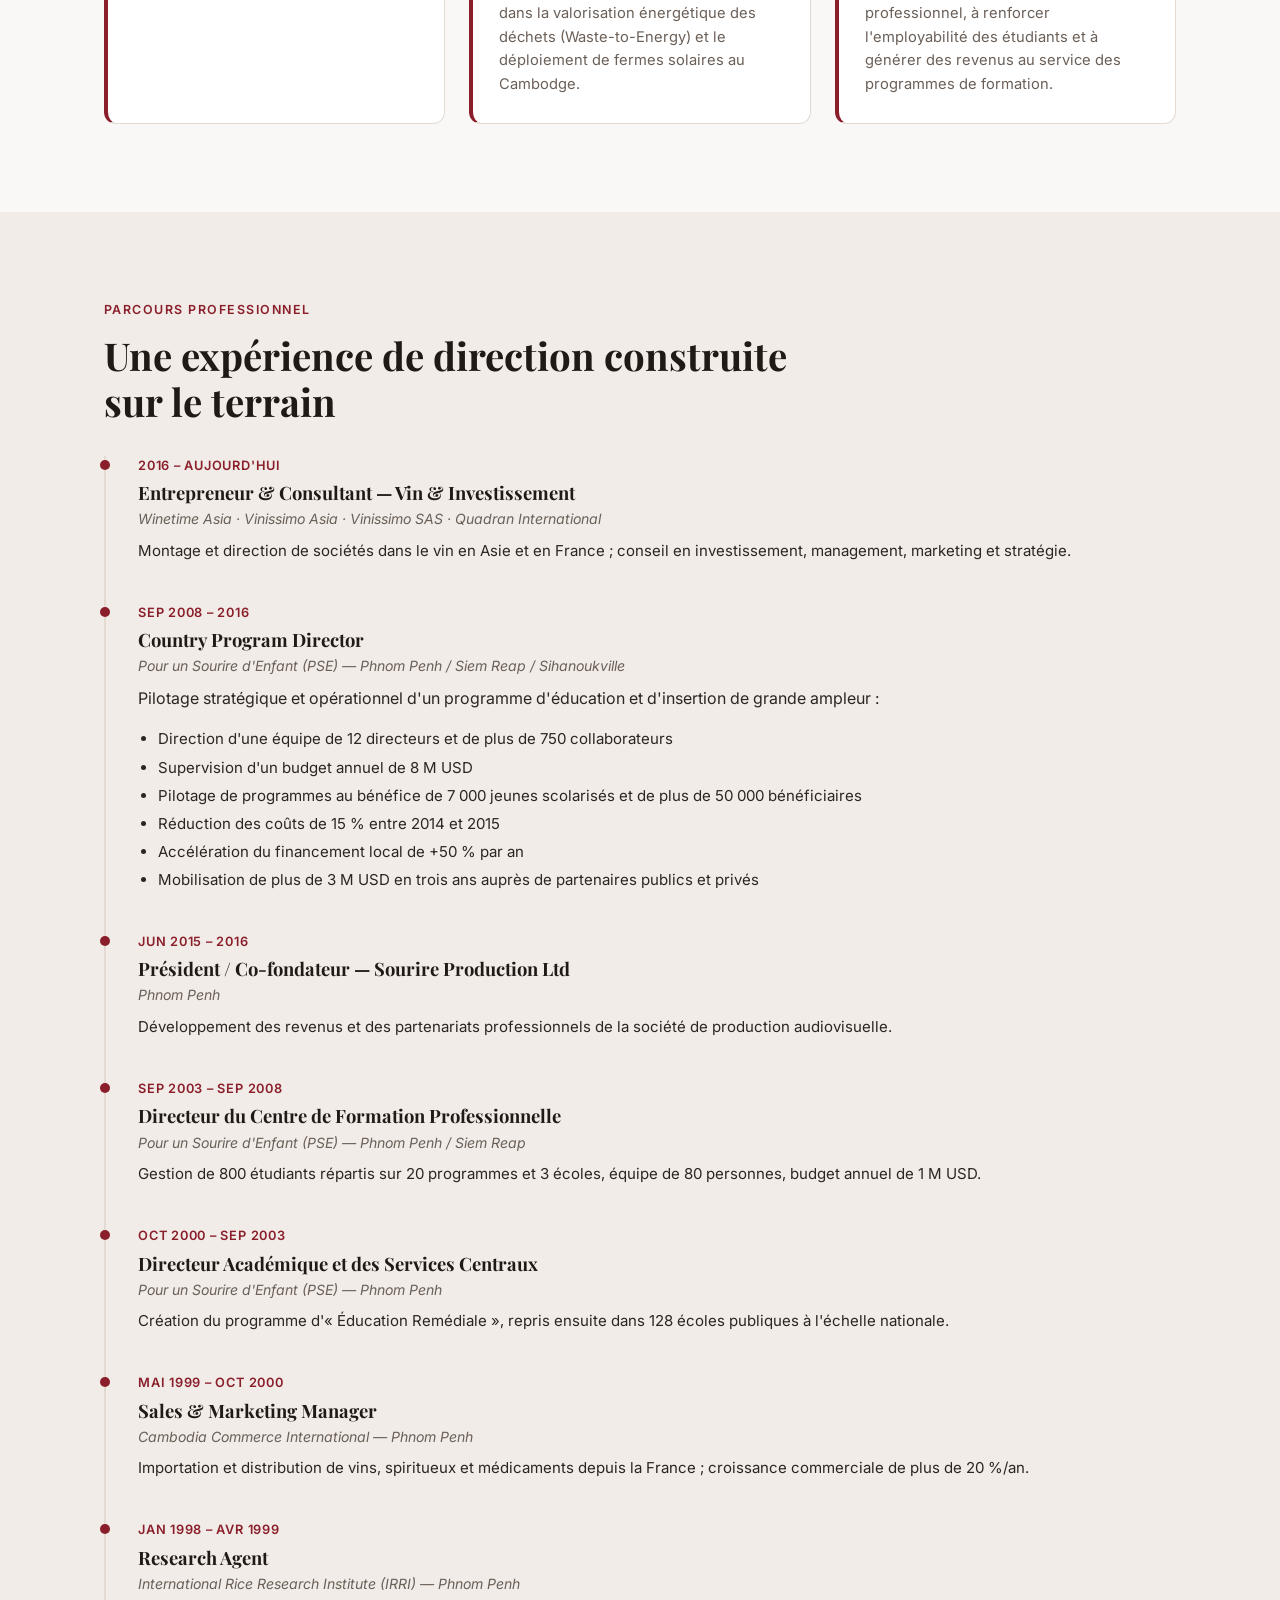
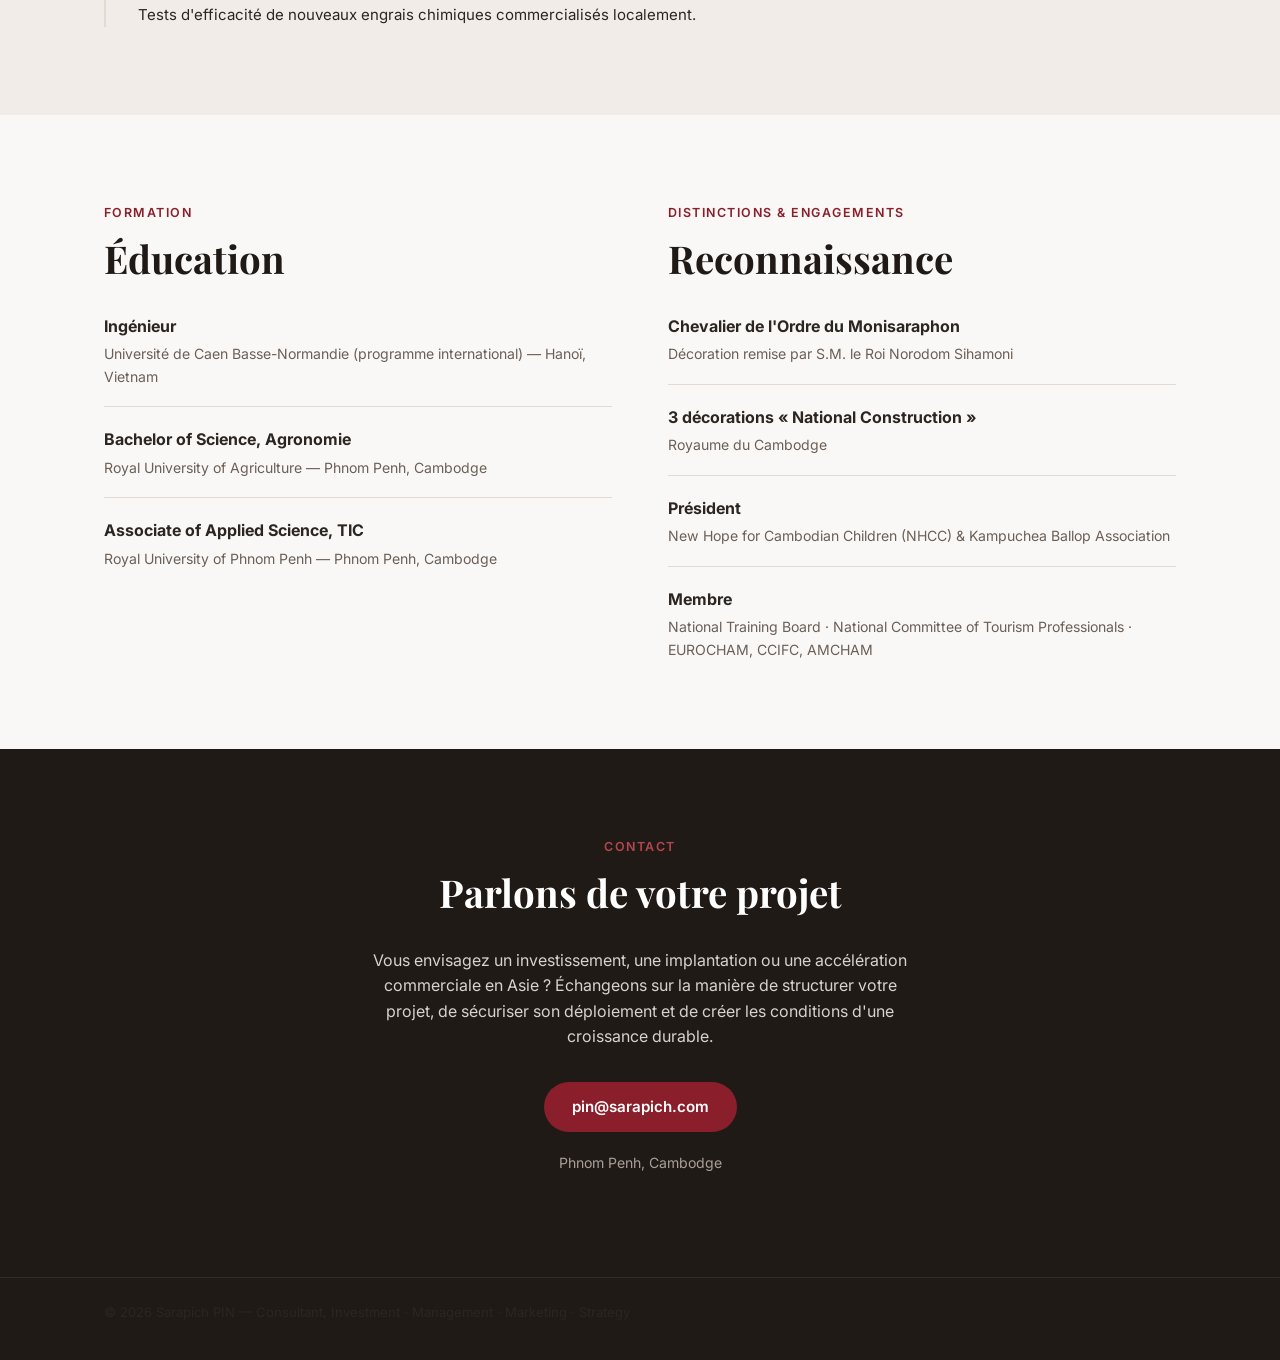
==== commit da90bc0d: "Clean up venture card layout Split company name, role and location/date tag into three stacked lines" ====
--- a/index.html
+++ b/index.html
@@ -149,7 +149,8 @@
 
         <article class="venture-card">
           <div class="venture-head">
-            <h3>Winetime Asia — Co-fondateur &amp; Directeur</h3>
+            <h3>Winetime Asia</h3>
+            <p class="venture-role">Co-fondateur &amp; Directeur</p>
             <span class="venture-tag">Cambodge / Asie · Depuis 2016</span>
           </div>
           <p>Co-fondation et développement d'une plateforme de distribution de vins en Asie, dédiée à la sélection, au positionnement et à la mise en marché de domaines et de marques à forte valeur ajoutée.</p>
@@ -157,7 +158,8 @@
 
         <article class="venture-card">
           <div class="venture-head">
-            <h3>Vinissimo Asia — Co-fondateur &amp; Directeur</h3>
+            <h3>Vinissimo Asia</h3>
+            <p class="venture-role">Co-fondateur &amp; Directeur</p>
             <span class="venture-tag">Cambodge / Asie · Depuis 2016</span>
           </div>
           <p>Création et développement d'une société d'importation et de distribution de vins en Asie. Définition d'un modèle combinant optimisation des coûts, maîtrise de la chaîne d'approvisionnement et expansion régionale.</p>
@@ -165,7 +167,8 @@
 
         <article class="venture-card">
           <div class="venture-head">
-            <h3>Vinissimo SAS — Fondateur</h3>
+            <h3>Vinissimo SAS</h3>
+            <p class="venture-role">Fondateur</p>
             <span class="venture-tag">France · Depuis 2016</span>
           </div>
           <p>Création de l'entité française du groupe afin d'assurer l'interface stratégique entre les producteurs et le sourcing en France, et les réseaux de distribution en Asie. Pilotage des relations fournisseurs, de la sélection des portefeuilles et de la coordination des flux France–Asie.</p>
@@ -181,7 +184,8 @@
 
         <article class="venture-card">
           <div class="venture-head">
-            <h3>Projets à impact — Énergies renouvelables &amp; Waste-to-Energy</h3>
+            <h3>Projets à impact</h3>
+            <p class="venture-role">Énergies renouvelables &amp; Waste-to-Energy</p>
             <span class="venture-tag">Cambodge</span>
           </div>
           <p>Développement, en parallèle des activités dans le vin, de projets à impact dans la valorisation énergétique des déchets (Waste-to-Energy) et le déploiement de fermes solaires au Cambodge.</p>
@@ -189,7 +193,8 @@
 
         <article class="venture-card">
           <div class="venture-head">
-            <h3>Sourire Production Ltd — Co-fondateur &amp; Président</h3>
+            <h3>Sourire Production Ltd</h3>
+            <p class="venture-role">Co-fondateur &amp; Président</p>
             <span class="venture-tag">Phnom Penh · 2015 –</span>
           </div>
           <p>Création d'une société de production audiovisuelle destinée à rapprocher l'école de médias de PSE du monde professionnel, à renforcer l'employabilité des étudiants et à générer des revenus au service des programmes de formation.</p>
--- a/css/style.css
+++ b/css/style.css
@@ -313,20 +313,26 @@
 
 .venture-head {
   display: flex;
-  justify-content: space-between;
-  align-items: baseline;
-  gap: 12px;
-  margin-bottom: 10px;
-}
-
-.venture-head h3 { font-size: 1.15rem; margin: 0; }
+  flex-direction: column;
+  gap: 4px;
+  margin-bottom: 14px;
+}
+
+.venture-head h3 { font-size: 1.2rem; margin: 0; }
+
+.venture-role {
+  font-size: 0.9rem;
+  font-weight: 600;
+  color: var(--color-accent);
+  margin: 0;
+}
 
 .venture-tag {
   font-size: 0.72rem;
   text-transform: uppercase;
   letter-spacing: 0.06em;
   color: var(--color-muted);
-  white-space: nowrap;
+  margin-top: 2px;
 }
 
 .venture-card p { font-size: 0.92rem; color: var(--color-muted); margin: 0; }
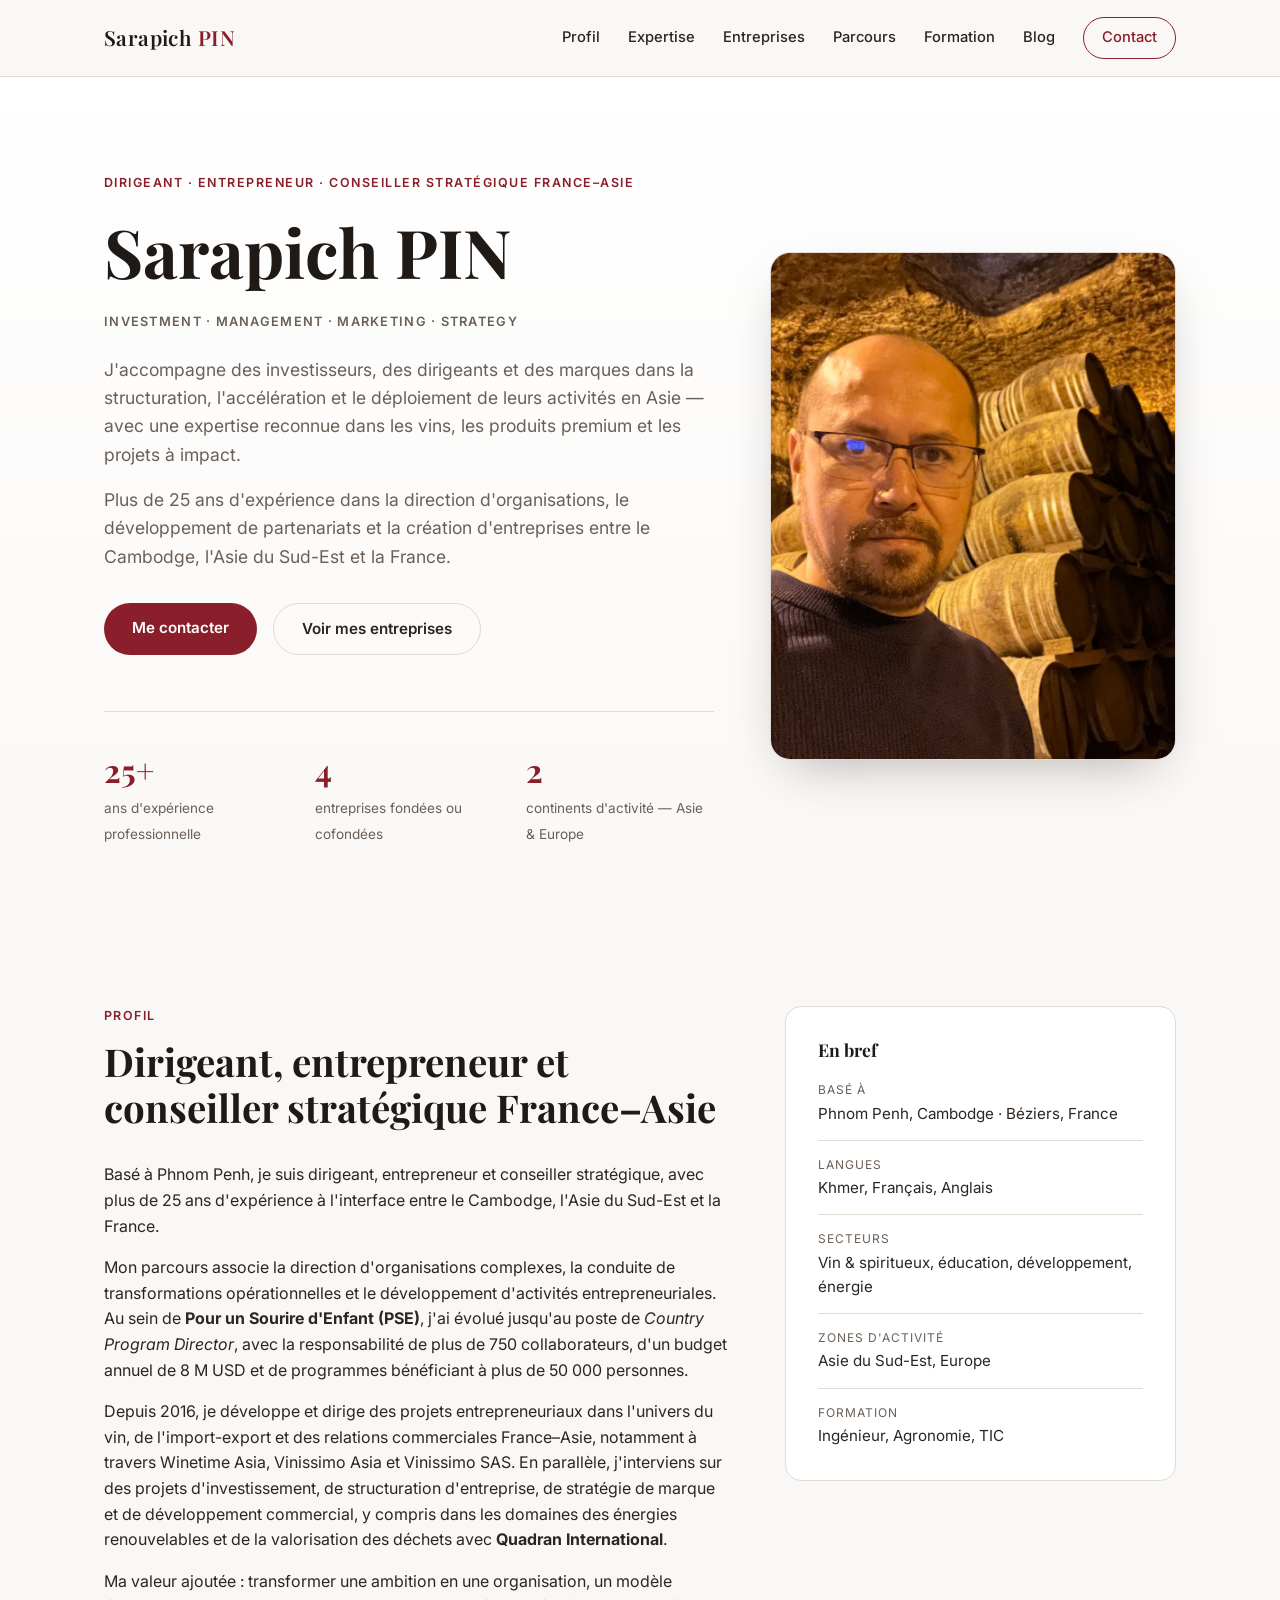
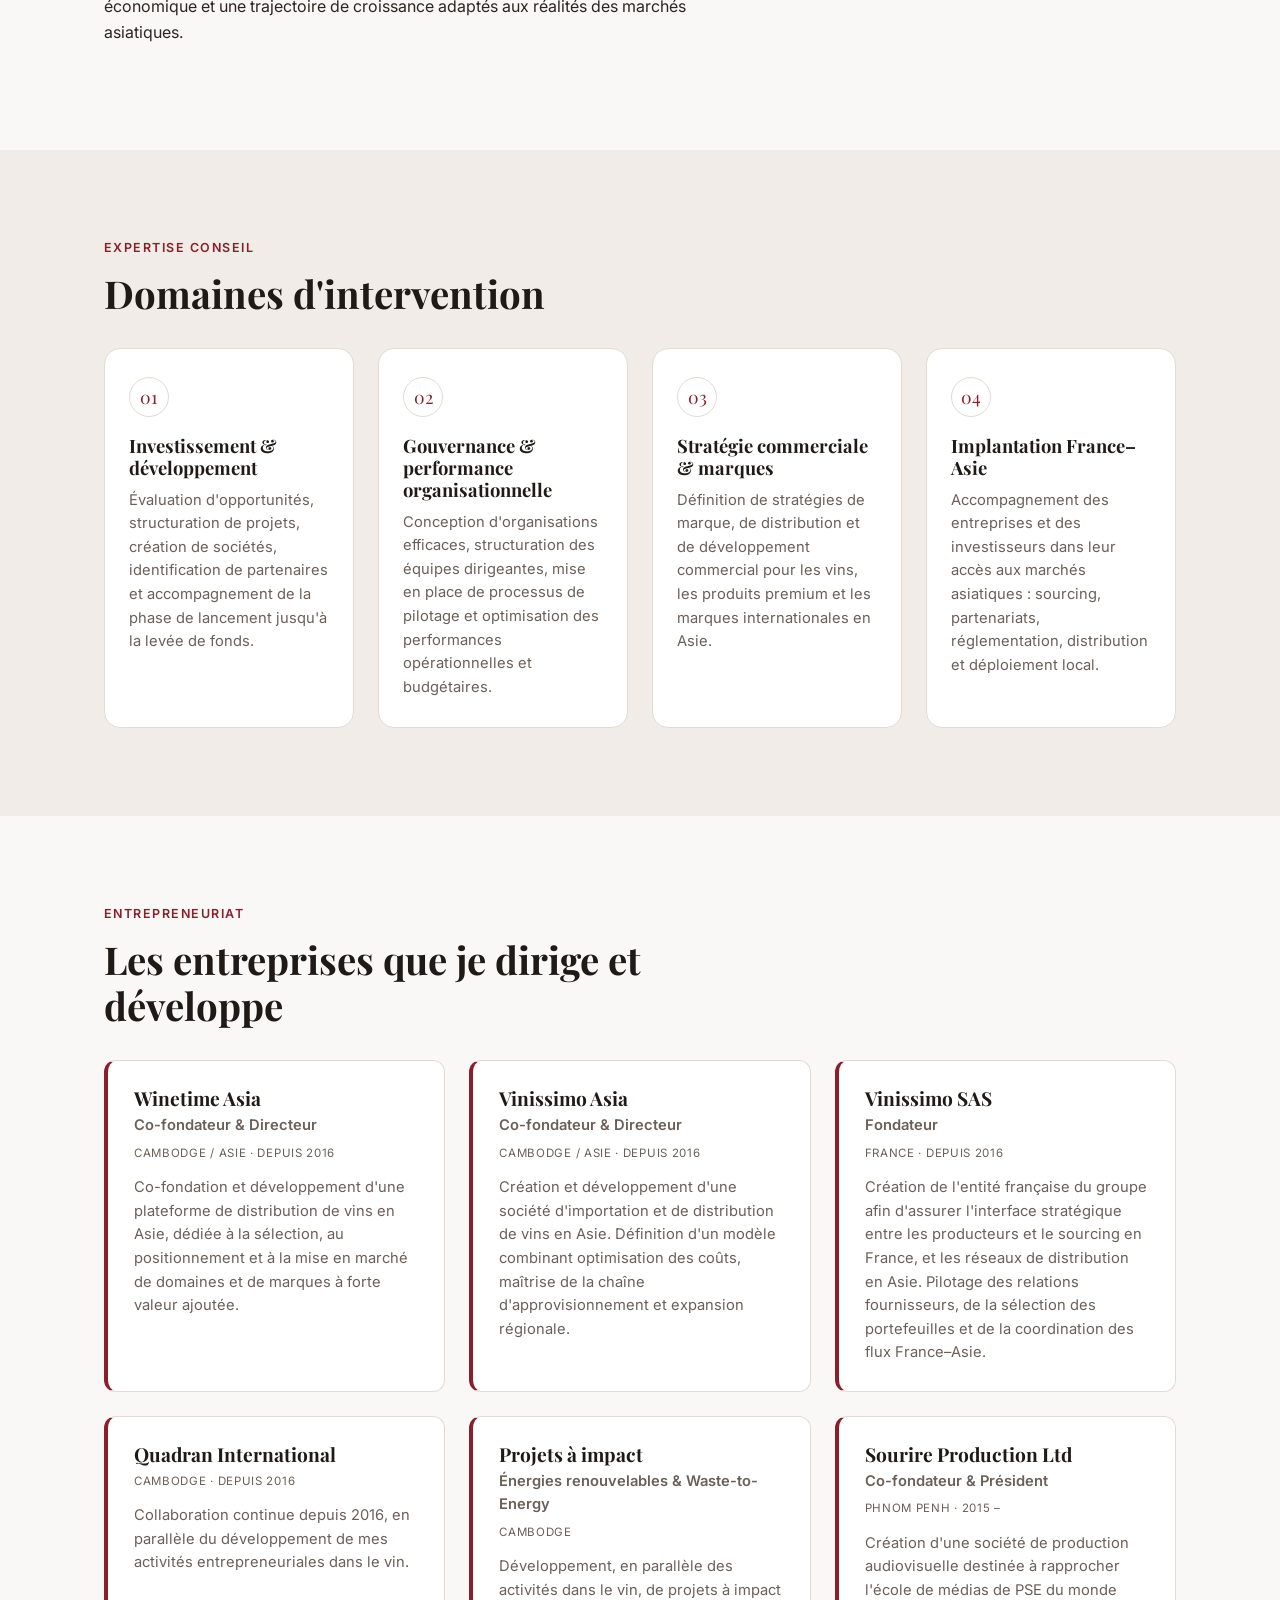
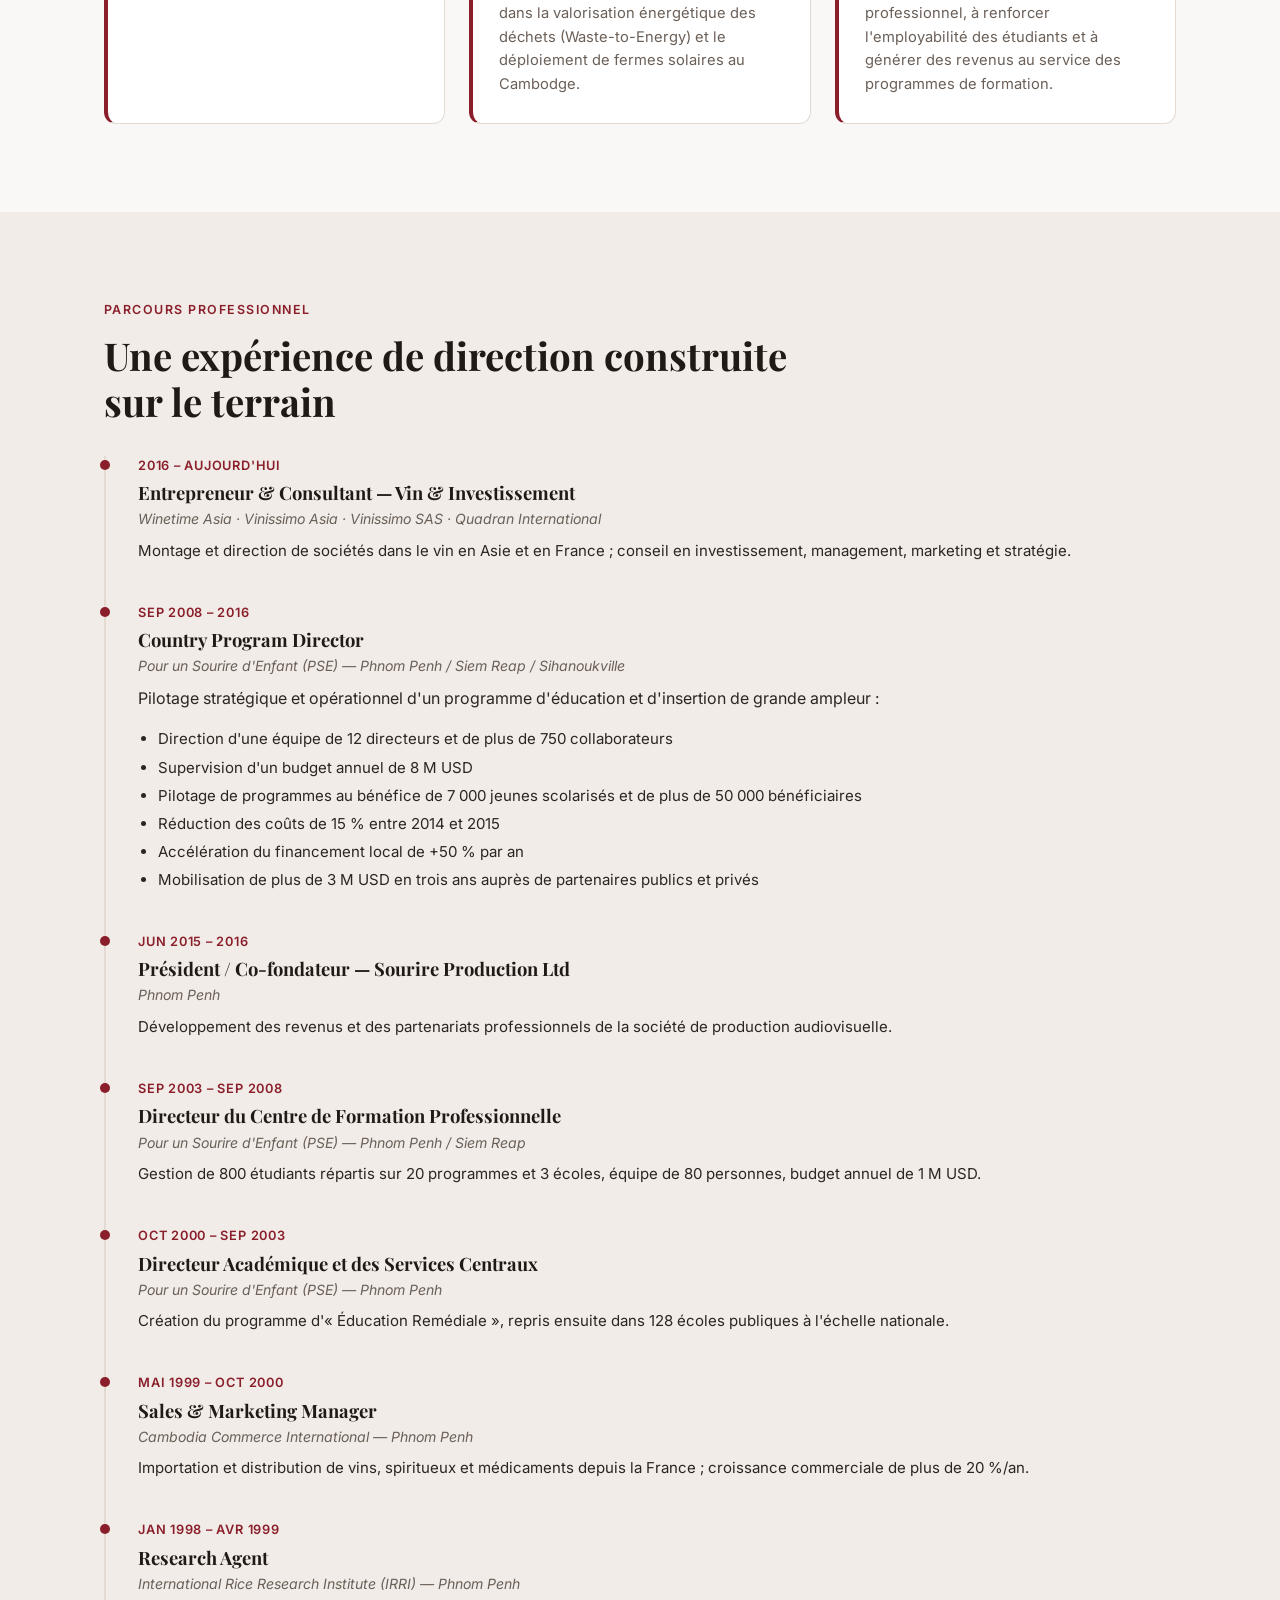
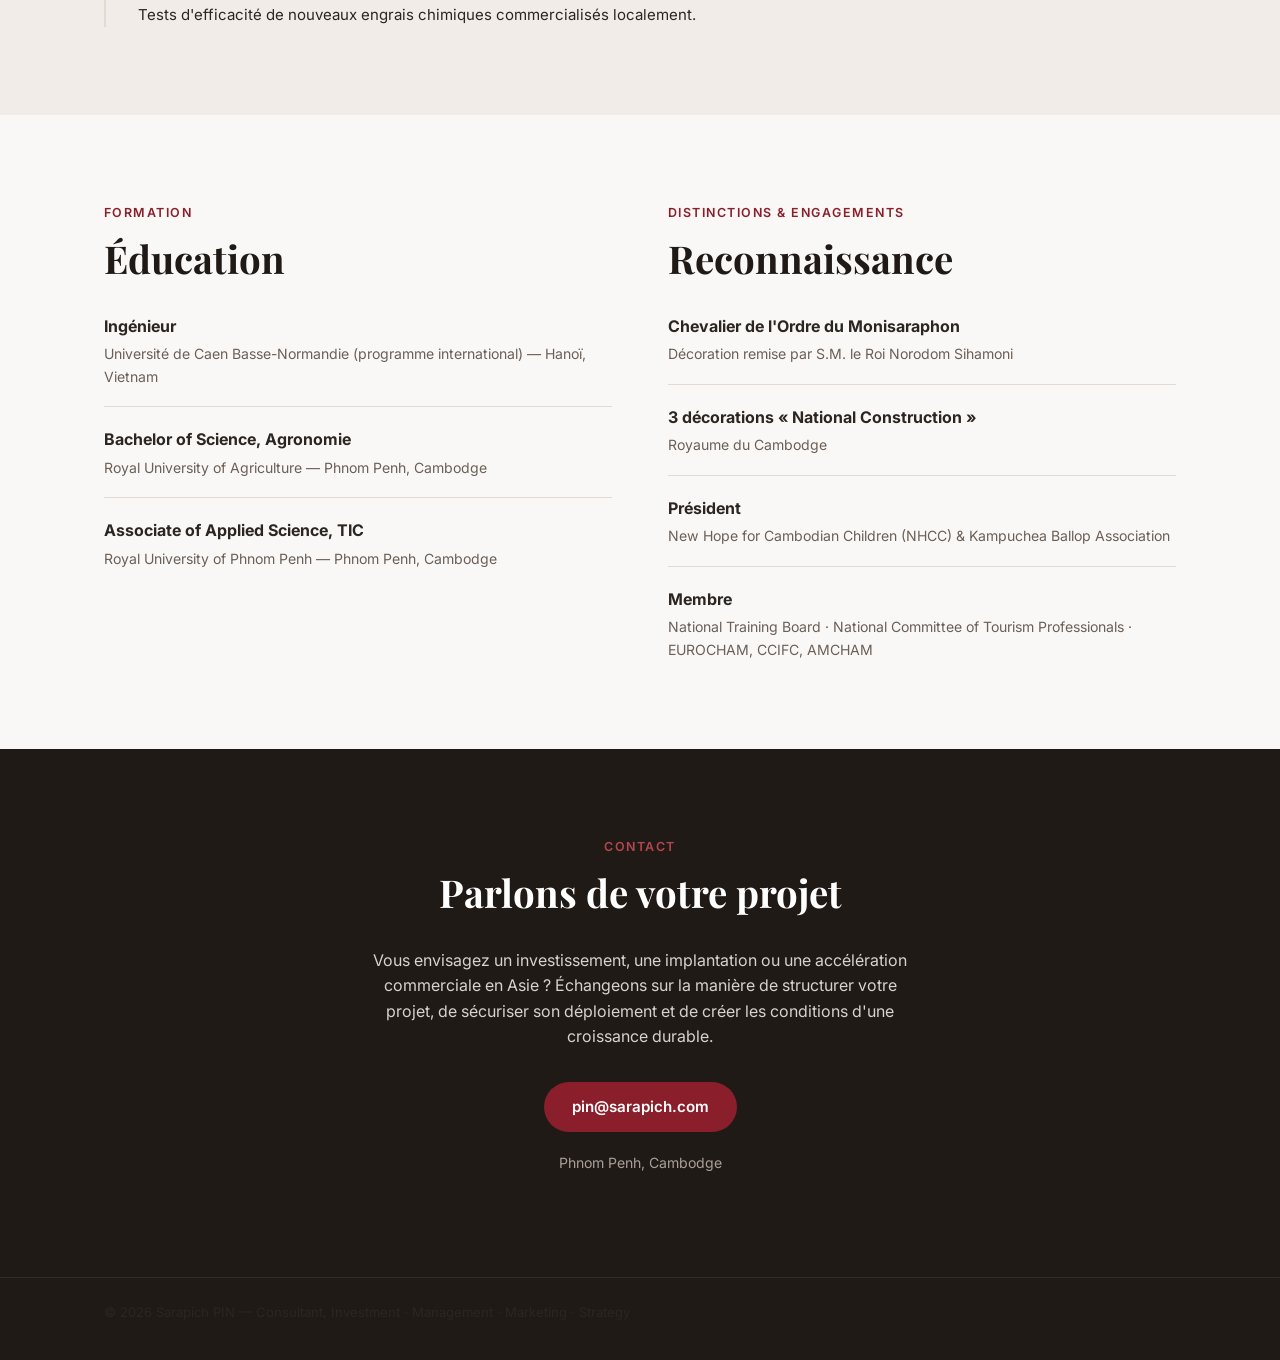
==== commit 3d5cb398: "Add profile photo to the hero section Two-column hero layout on desktop (text + photo), stacked with" ====
--- a/index.html
+++ b/index.html
@@ -34,26 +34,31 @@
 
   <section class="hero">
     <div class="container hero-inner">
-      <p class="eyebrow">Dirigeant · Entrepreneur · Conseiller stratégique France–Asie</p>
-      <h1>Sarapich PIN</h1>
-      <p class="hero-tagline">Investment · Management · Marketing · Strategy</p>
-      <p class="hero-lead">
-        J'accompagne des investisseurs, des dirigeants et des marques dans la structuration, l'accélération
-        et le déploiement de leurs activités en Asie — avec une expertise reconnue dans les vins, les produits
-        premium et les projets à impact.
-      </p>
-      <p class="hero-lead">
-        Plus de 25 ans d'expérience dans la direction d'organisations, le développement de partenariats
-        et la création d'entreprises entre le Cambodge, l'Asie du Sud-Est et la France.
-      </p>
-      <div class="hero-actions">
-        <a href="#contact" class="btn btn-primary">Me contacter</a>
-        <a href="#ventures" class="btn btn-ghost">Voir mes entreprises</a>
-      </div>
-      <div class="hero-stats">
-        <div><strong>25+</strong><span>ans d'expérience professionnelle</span></div>
-        <div><strong>4</strong><span>entreprises fondées ou cofondées</span></div>
-        <div><strong>2</strong><span>continents d'activité — Asie &amp; Europe</span></div>
+      <div class="hero-text">
+        <p class="eyebrow">Dirigeant · Entrepreneur · Conseiller stratégique France–Asie</p>
+        <h1>Sarapich PIN</h1>
+        <p class="hero-tagline">Investment · Management · Marketing · Strategy</p>
+        <p class="hero-lead">
+          J'accompagne des investisseurs, des dirigeants et des marques dans la structuration, l'accélération
+          et le déploiement de leurs activités en Asie — avec une expertise reconnue dans les vins, les produits
+          premium et les projets à impact.
+        </p>
+        <p class="hero-lead">
+          Plus de 25 ans d'expérience dans la direction d'organisations, le développement de partenariats
+          et la création d'entreprises entre le Cambodge, l'Asie du Sud-Est et la France.
+        </p>
+        <div class="hero-actions">
+          <a href="#contact" class="btn btn-primary">Me contacter</a>
+          <a href="#ventures" class="btn btn-ghost">Voir mes entreprises</a>
+        </div>
+        <div class="hero-stats">
+          <div><strong>25+</strong><span>ans d'expérience professionnelle</span></div>
+          <div><strong>4</strong><span>entreprises fondées ou cofondées</span></div>
+          <div><strong>2</strong><span>continents d'activité — Asie &amp; Europe</span></div>
+        </div>
+      </div>
+      <div class="hero-photo">
+        <img src="media/cave-vieillissement.jpg" alt="Sarapich PIN">
       </div>
     </div>
   </section>
--- a/css/style.css
+++ b/css/style.css
@@ -115,6 +115,22 @@
   background: linear-gradient(180deg, #fff 0%, var(--color-bg) 100%);
 }
 
+.hero-inner {
+  display: grid;
+  grid-template-columns: 1.5fr 1fr;
+  gap: 56px;
+  align-items: center;
+}
+
+.hero-photo img {
+  width: 100%;
+  aspect-ratio: 4 / 5;
+  object-fit: cover;
+  border-radius: 20px;
+  box-shadow: 0 20px 50px -20px rgba(32, 26, 23, 0.35);
+  border: 1px solid var(--color-border);
+}
+
 .eyebrow {
   text-transform: uppercase;
   letter-spacing: 0.12em;
@@ -465,6 +481,8 @@
   .about-grid, .credentials-grid { grid-template-columns: 1fr; gap: 32px; }
   .expertise-grid { grid-template-columns: repeat(2, minmax(0, 1fr)); }
   .hero-stats { grid-template-columns: 1fr; gap: 16px; }
+  .hero-inner { grid-template-columns: 1fr; gap: 32px; }
+  .hero-photo { max-width: 320px; margin: 0 auto; order: -1; }
 }
 
 @media (max-width: 720px) {
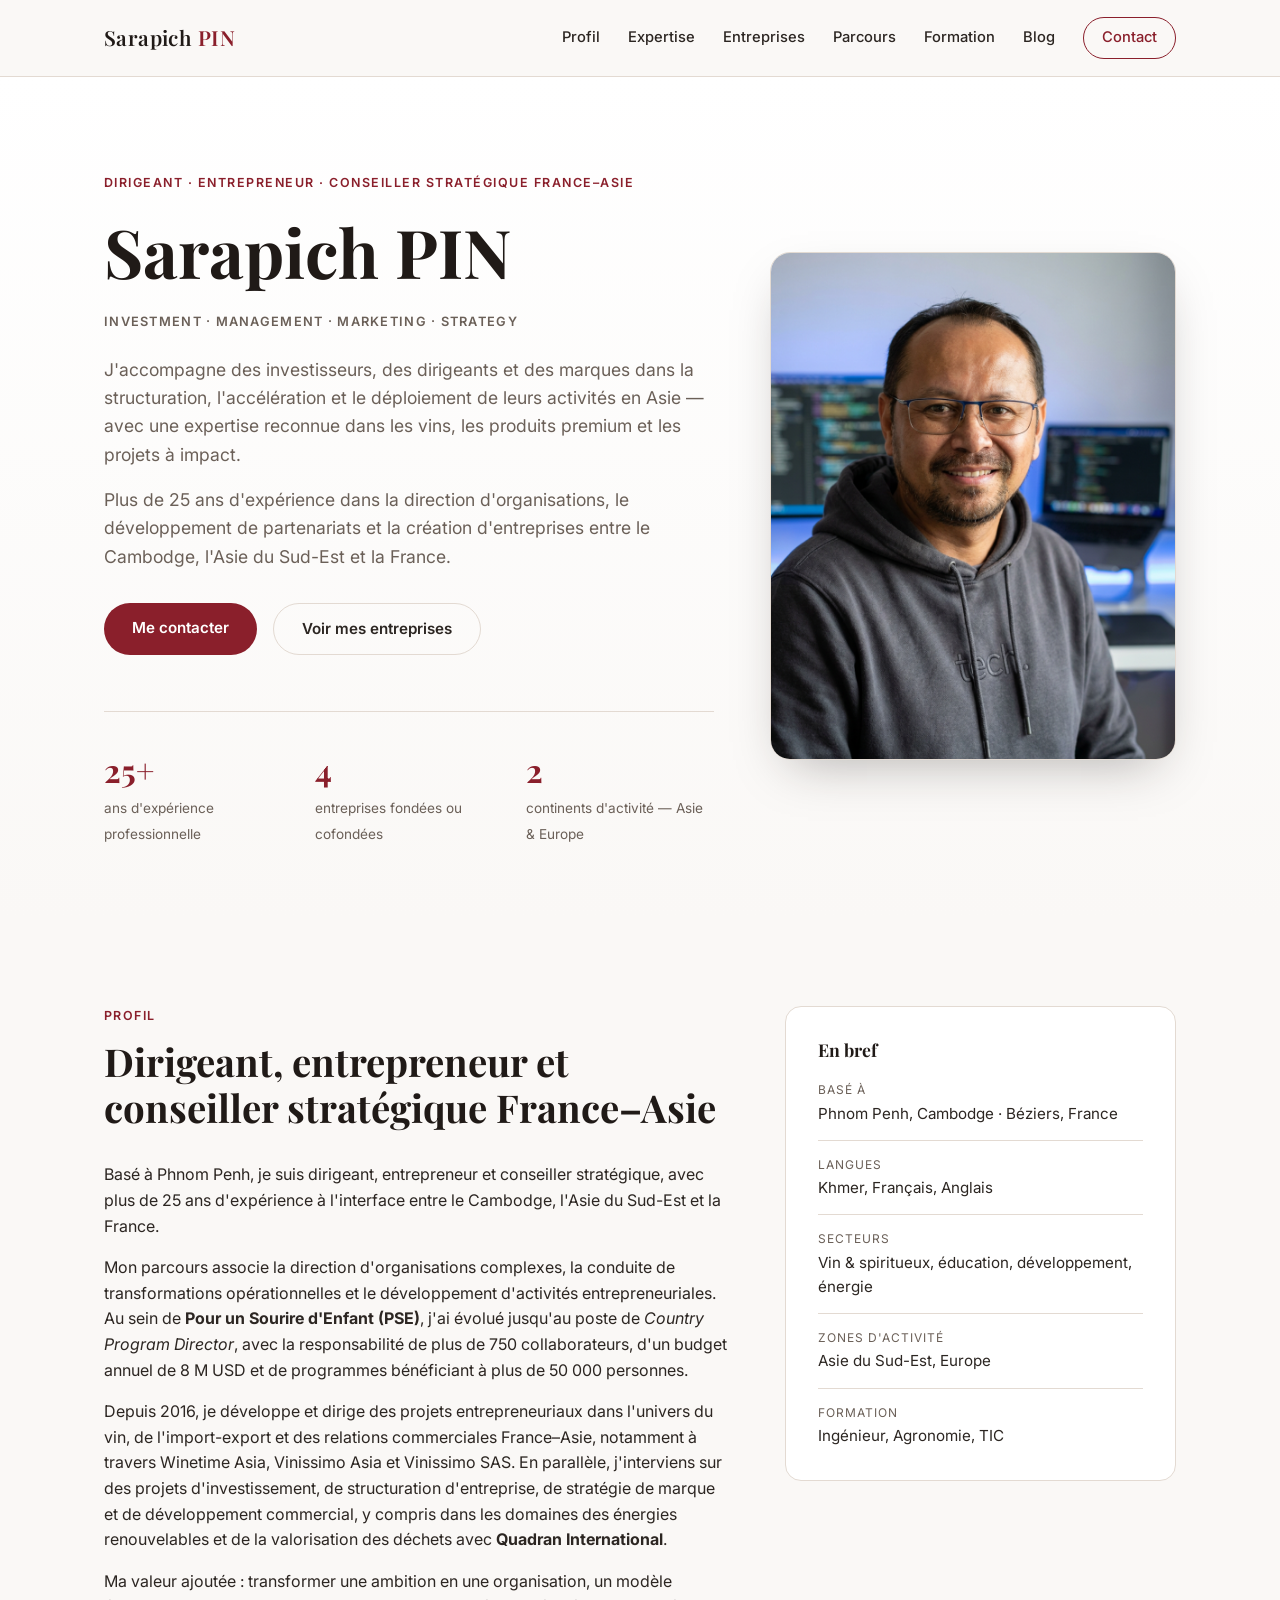
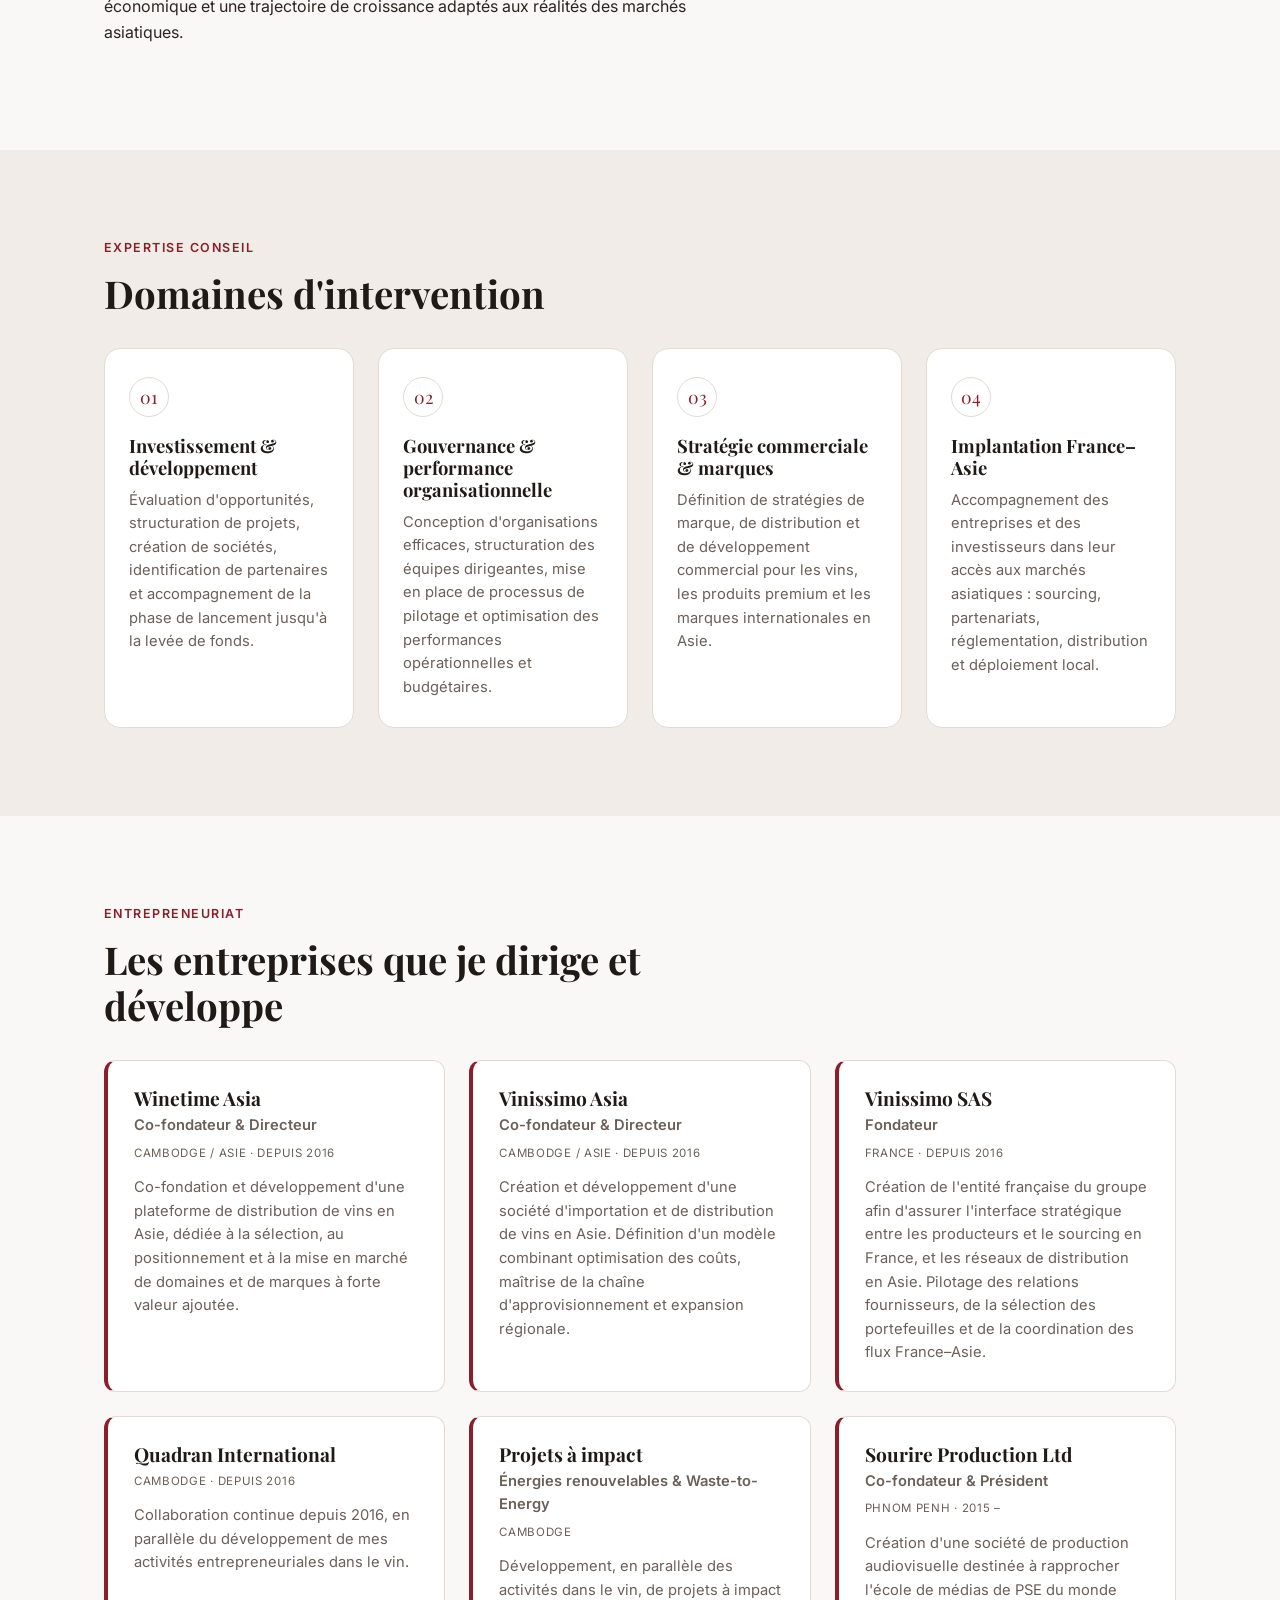
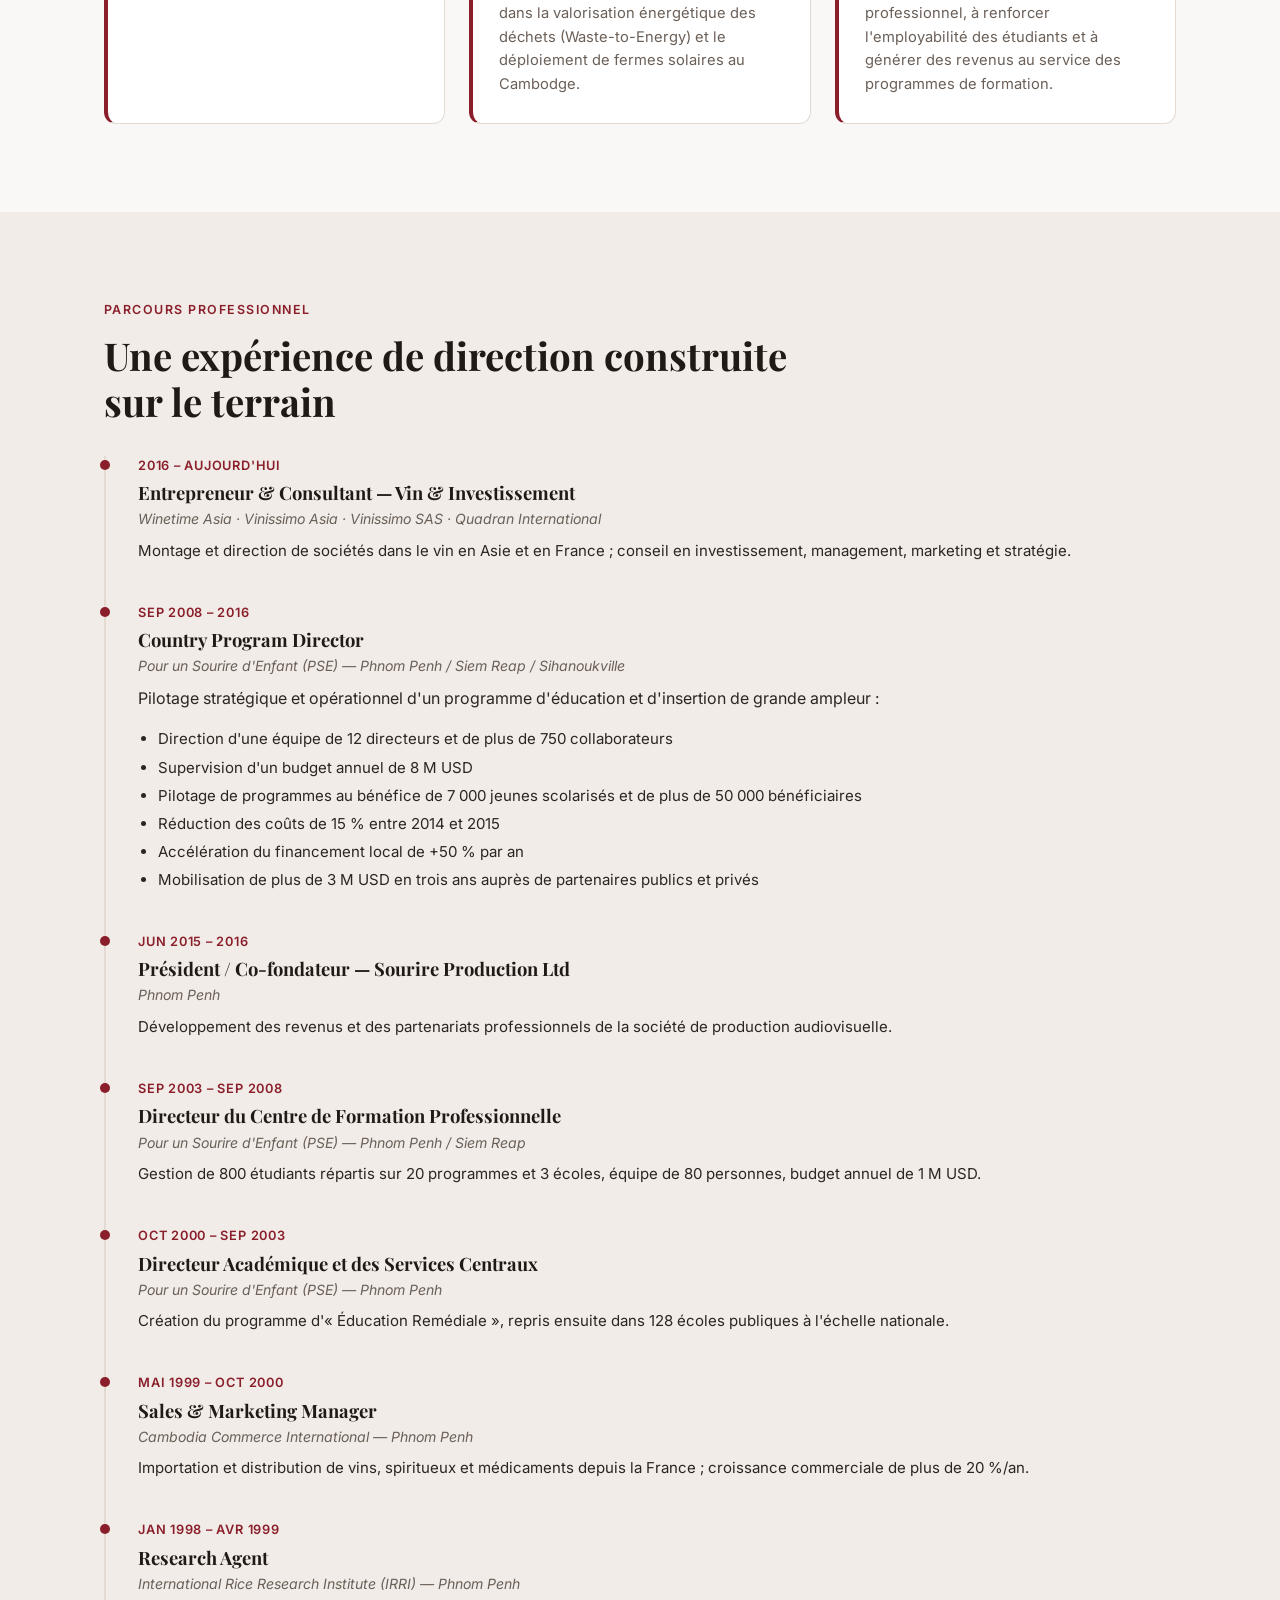
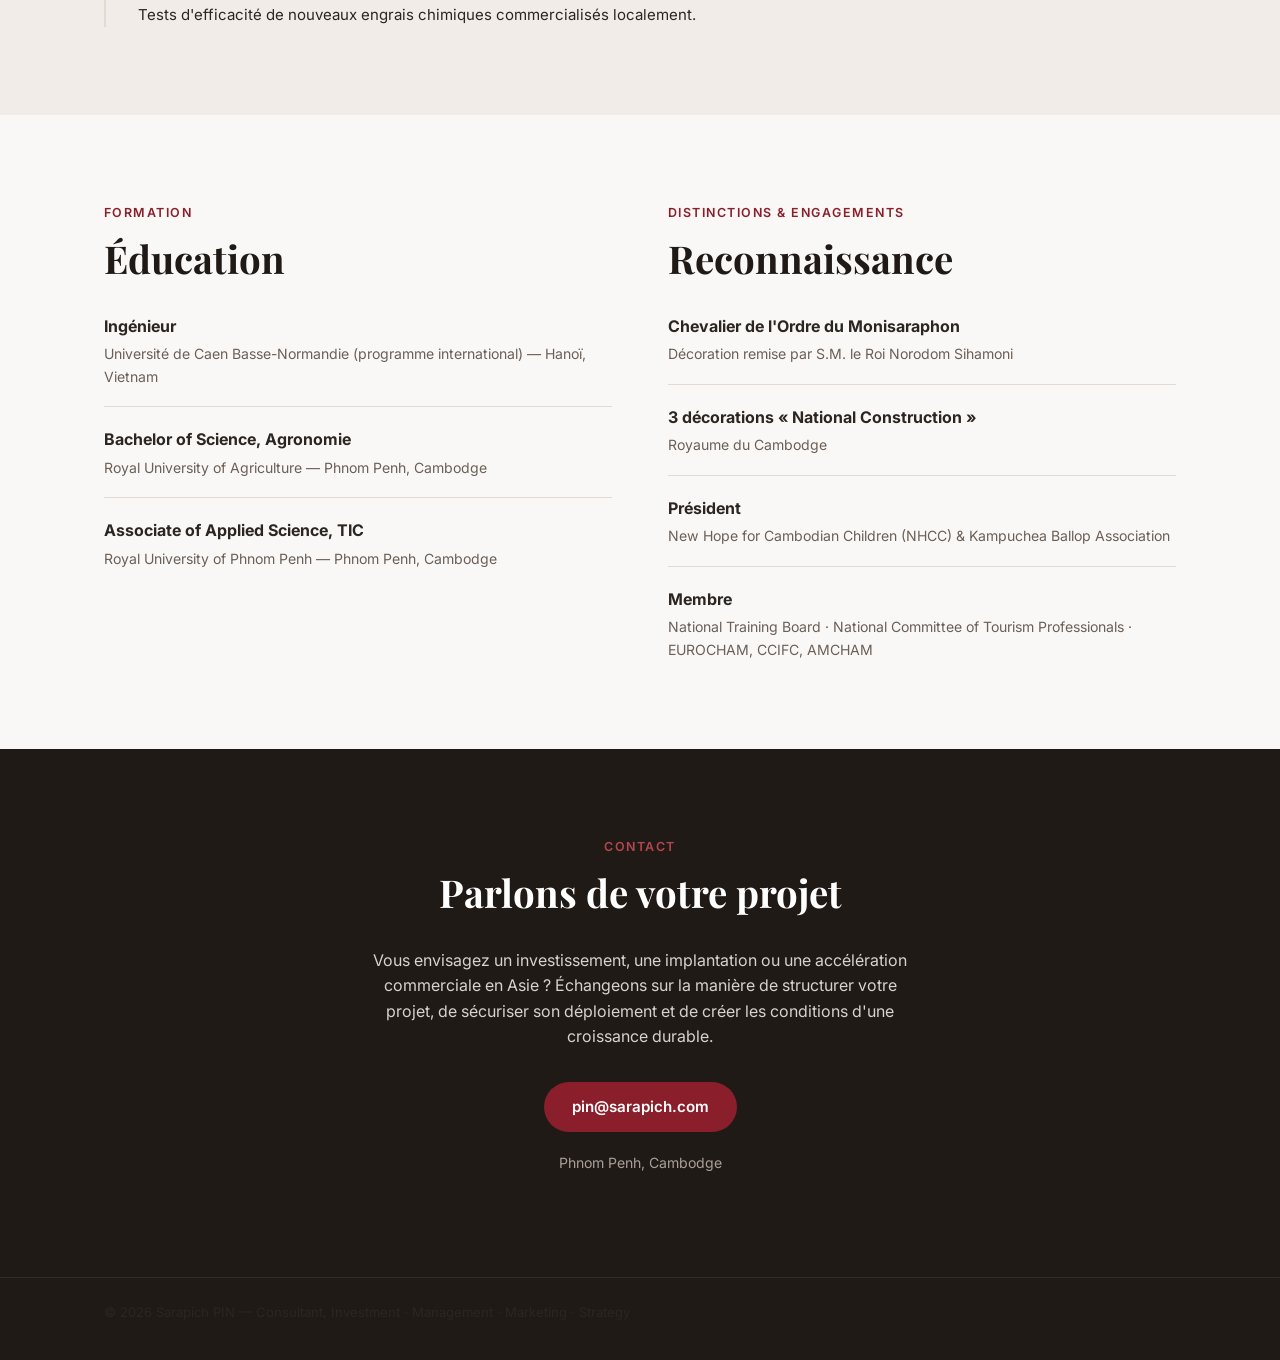
==== commit 82c39c89: "Swap hero profile photo Co-Authored-By: Claude Sonnet 5 <noreply@anthropic.com> Claude-Session: http" ====
--- a/index.html
+++ b/index.html
@@ -58,7 +58,7 @@
         </div>
       </div>
       <div class="hero-photo">
-        <img src="media/cave-vieillissement.jpg" alt="Sarapich PIN">
+        <img src="media/profil-hero.png" alt="Sarapich PIN">
       </div>
     </div>
   </section>
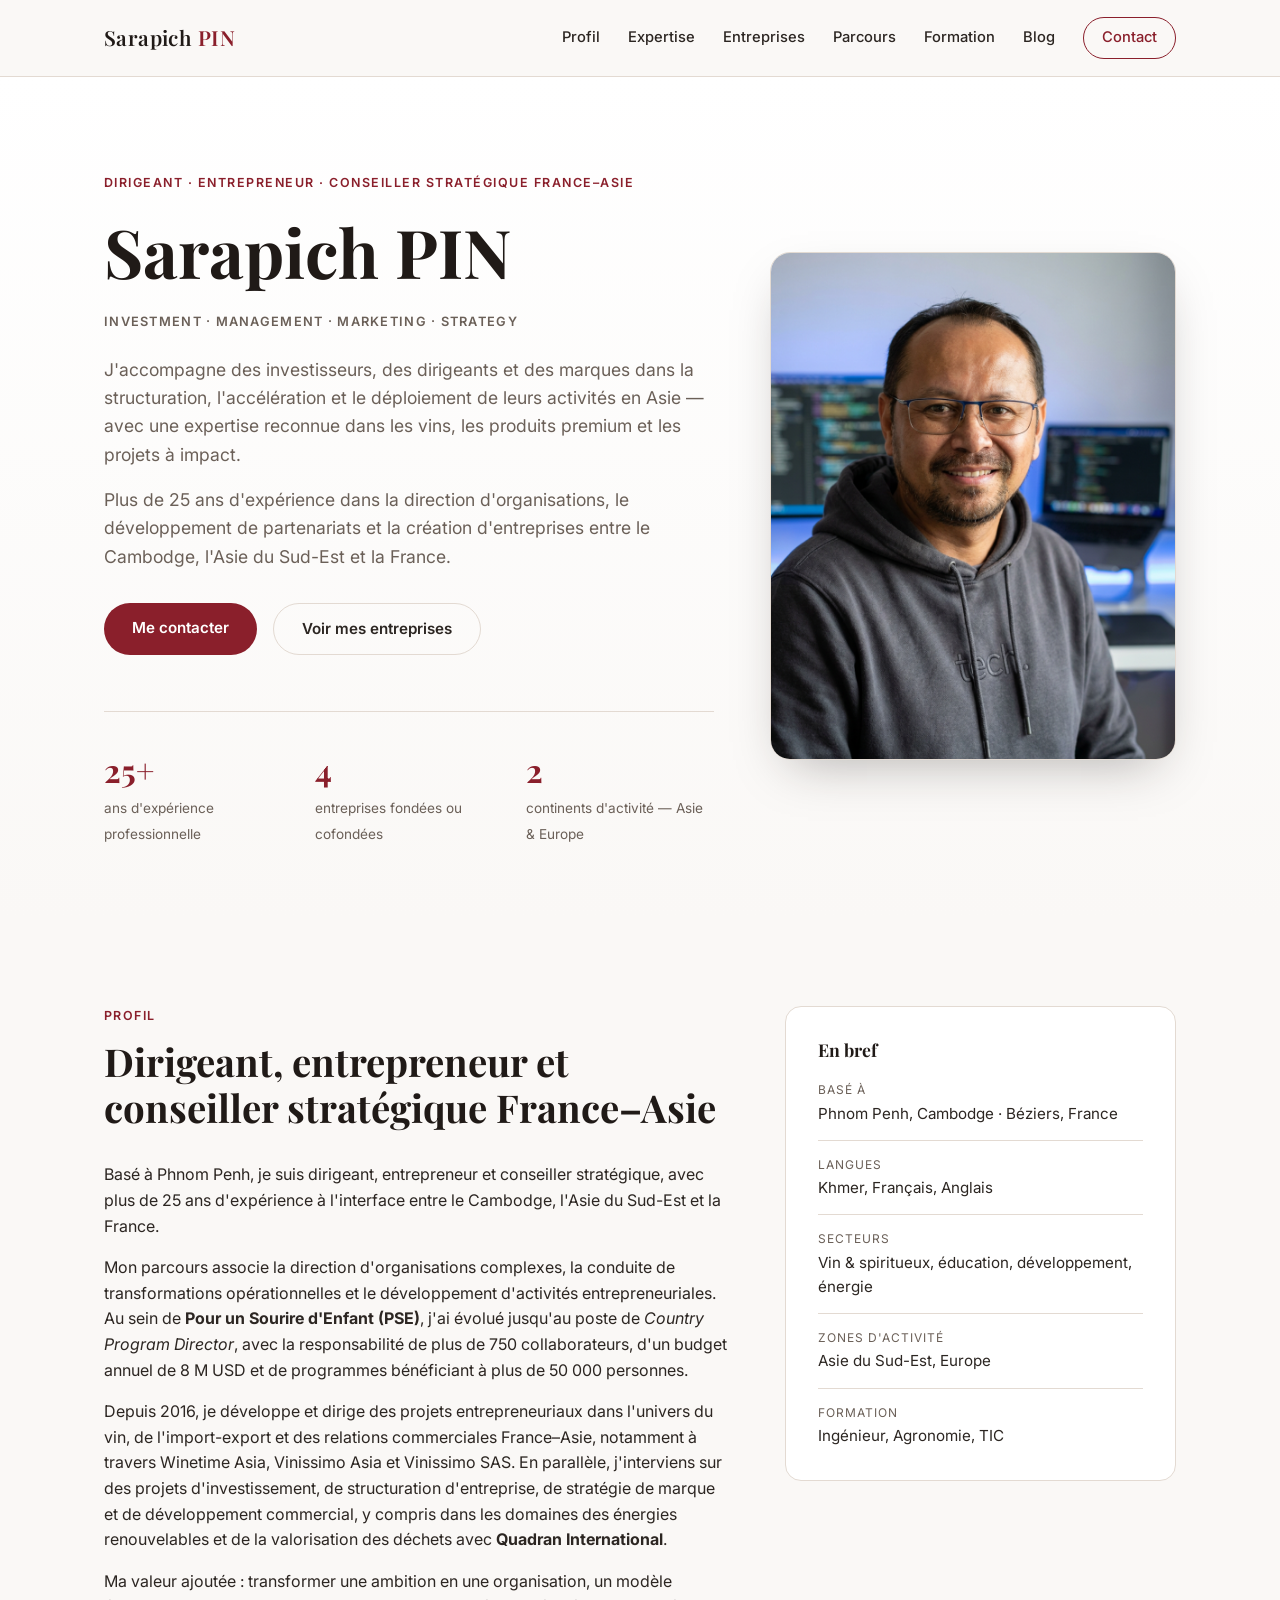
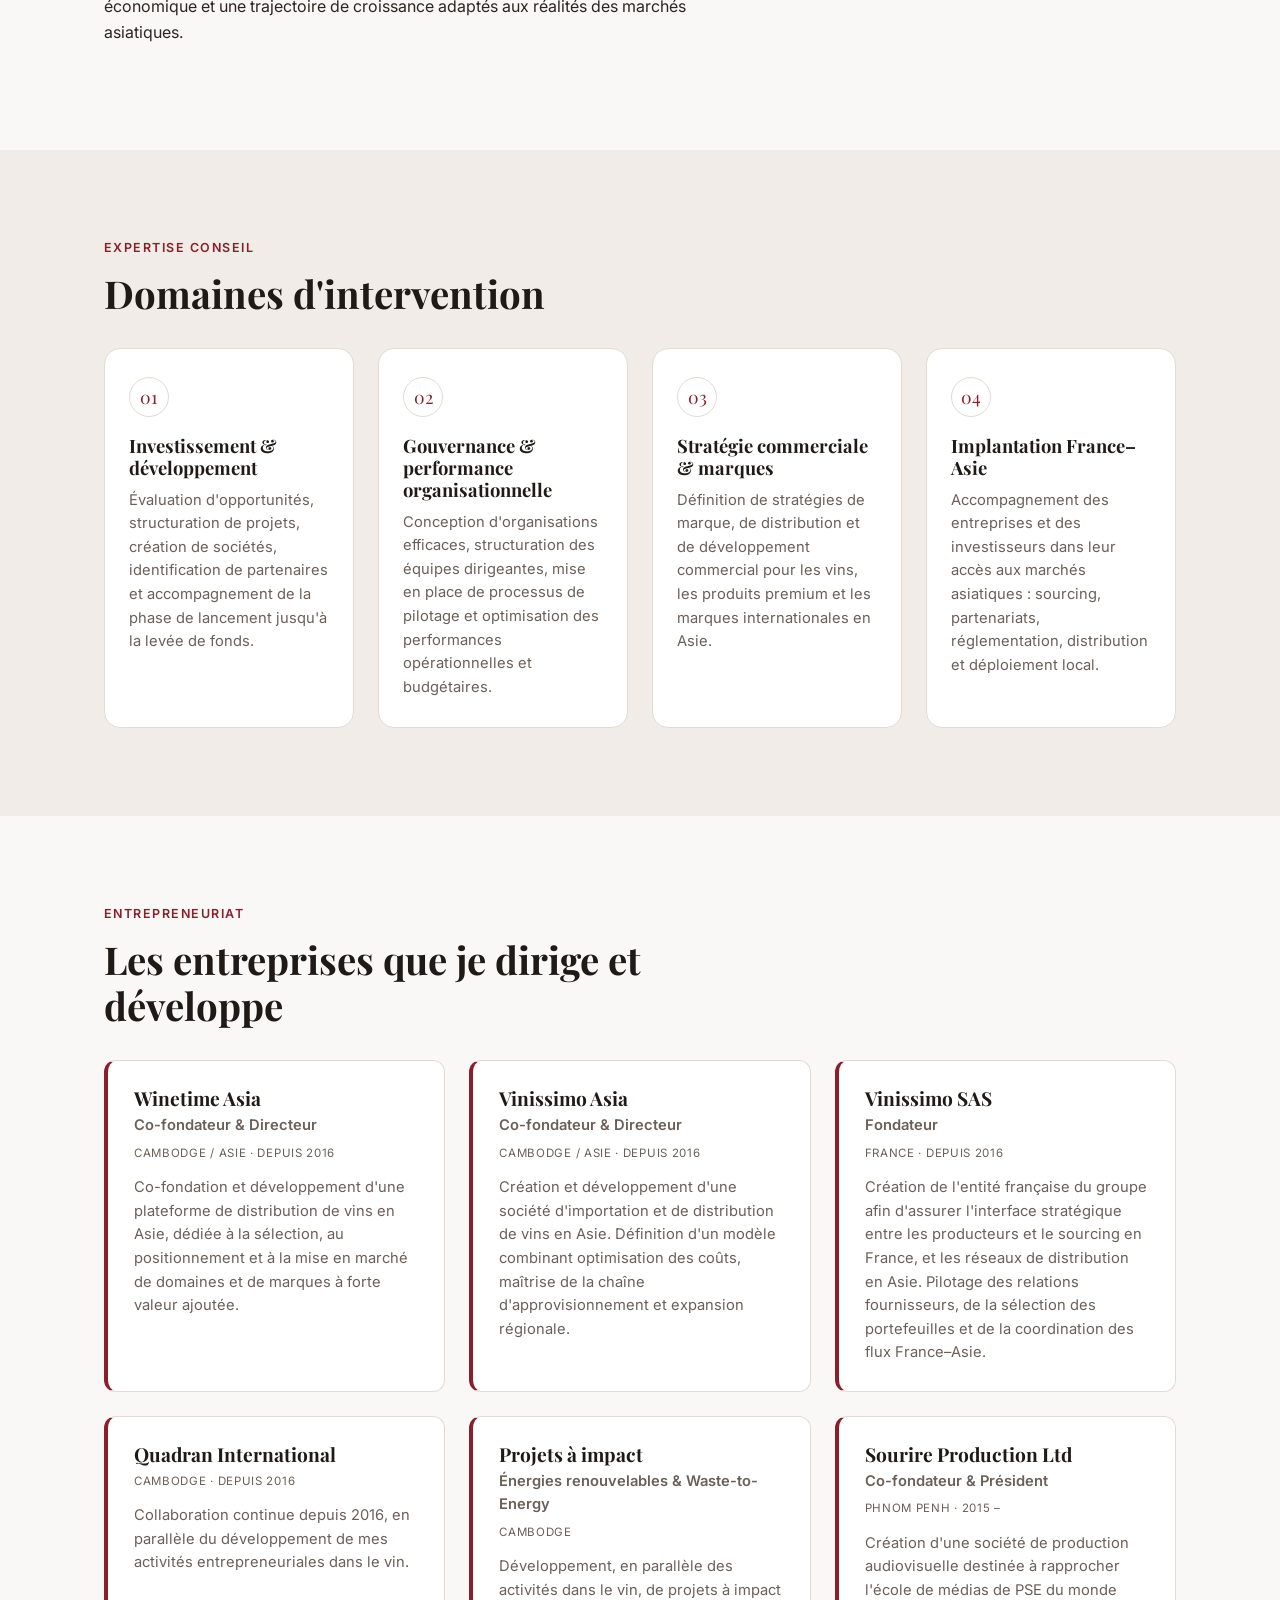
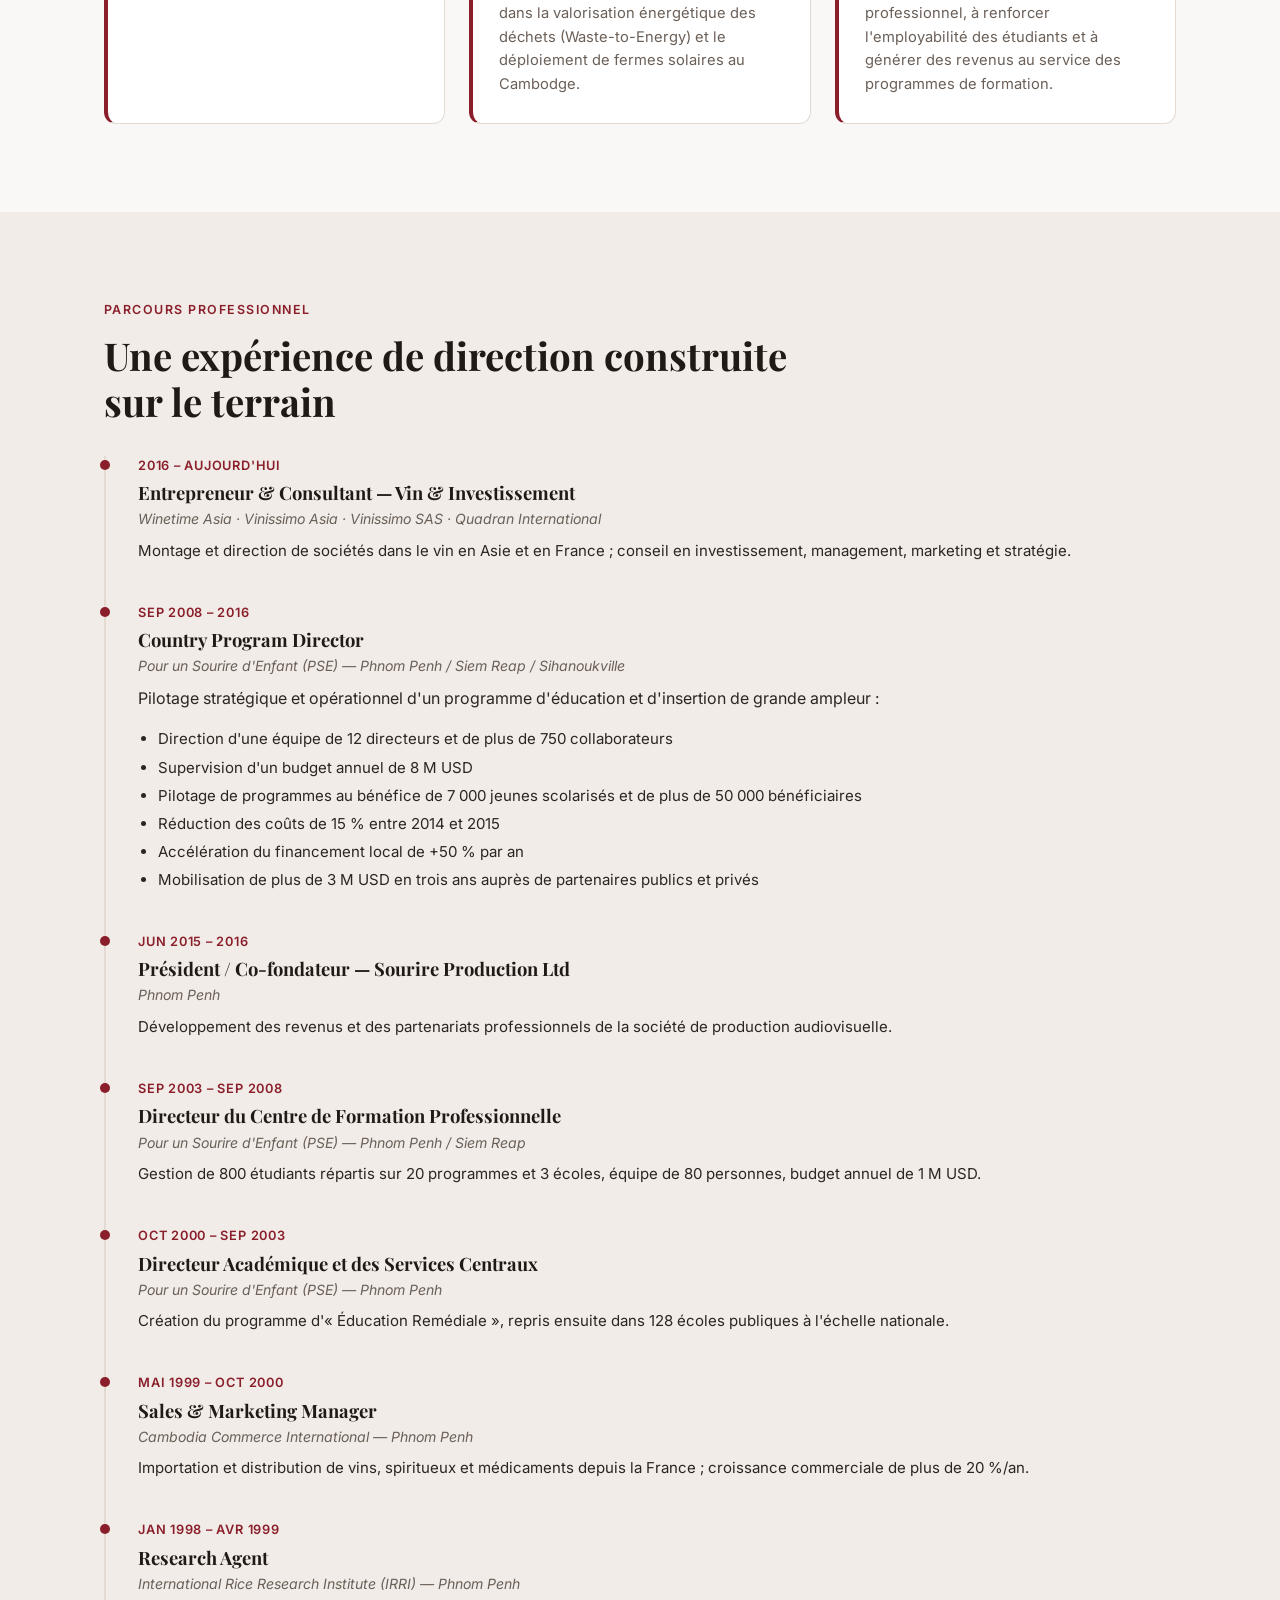
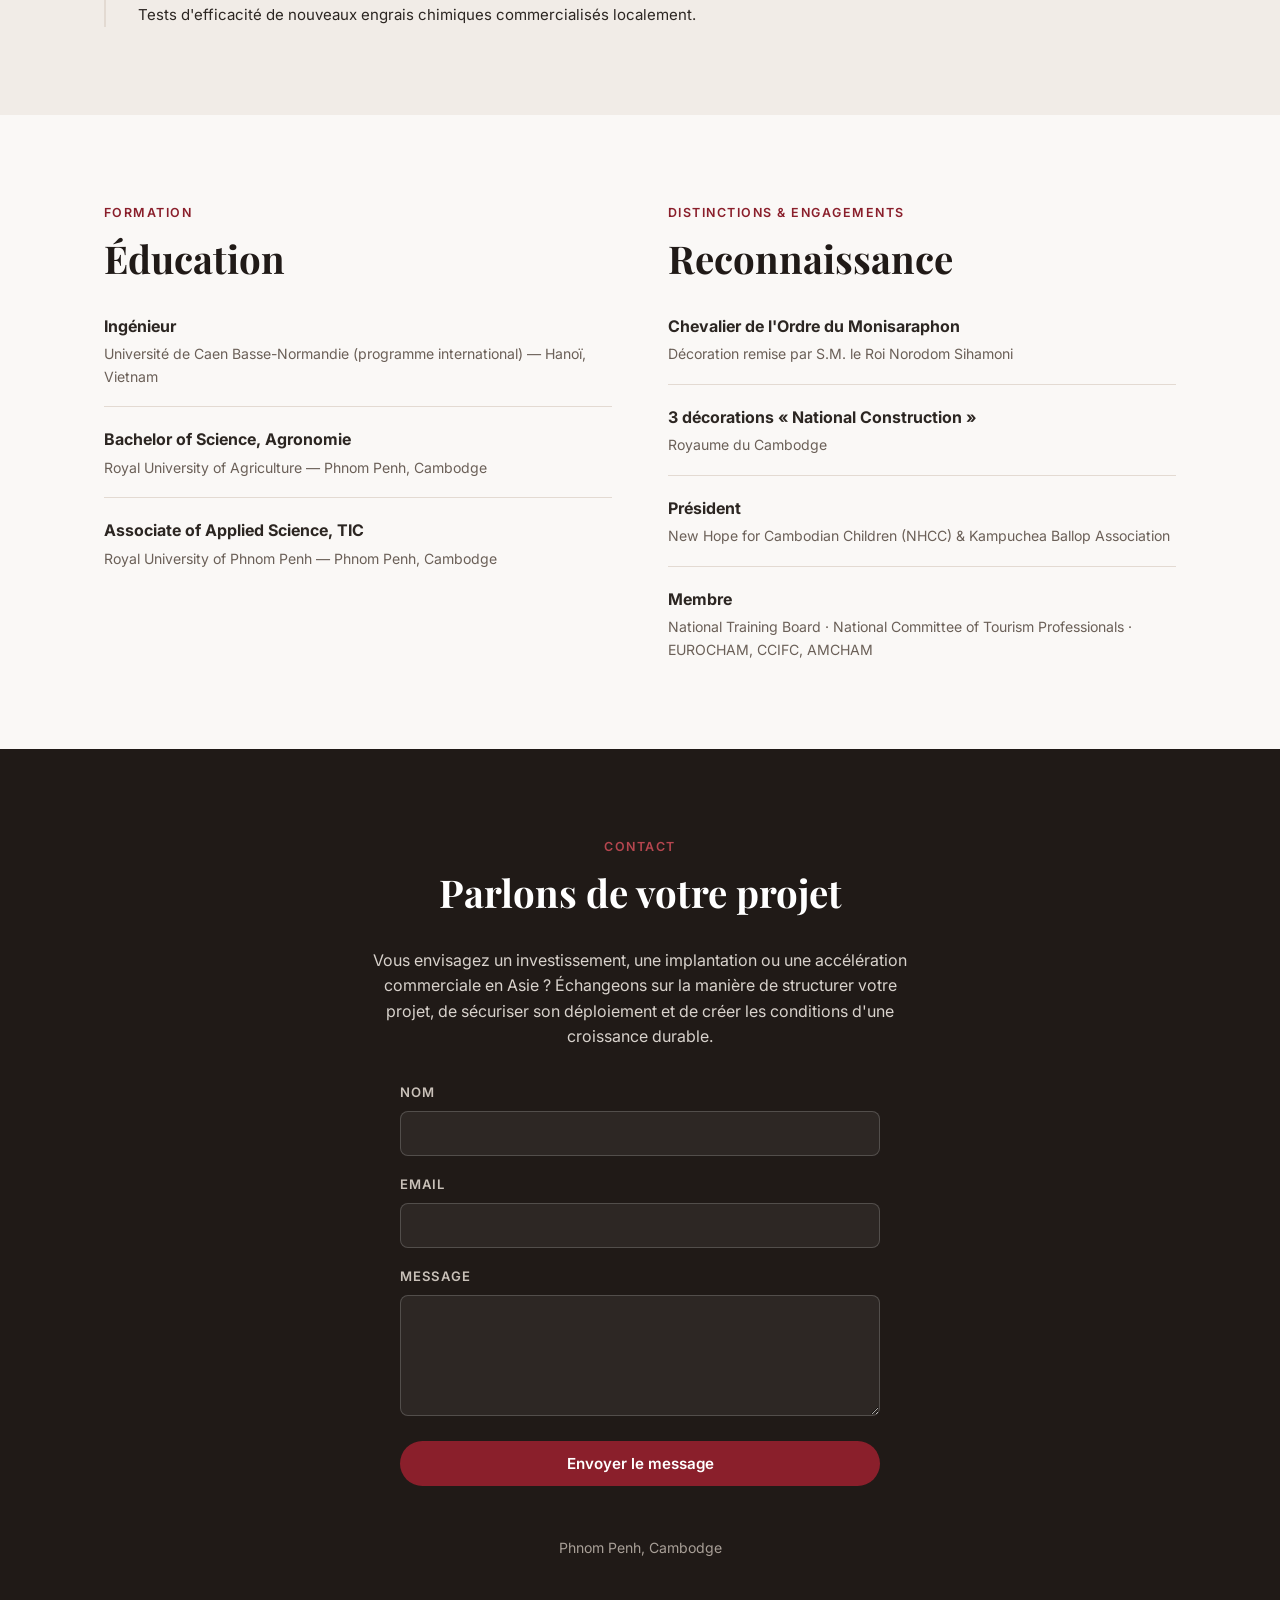
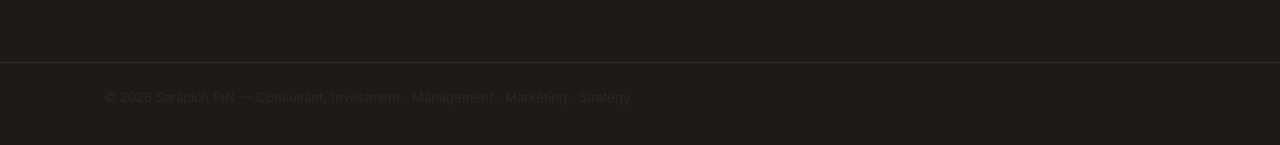
==== commit 3f177f22: "Replace visible email with a contact form Removes the plaintext mailto address from the page and add" ====
--- a/index.html
+++ b/index.html
@@ -348,7 +348,27 @@
         Échangeons sur la manière de structurer votre projet, de sécuriser son déploiement et de
         créer les conditions d'une croissance durable.
       </p>
-      <a class="btn btn-primary" href="mailto:pin@sarapich.com">pin@sarapich.com</a>
+      <form class="contact-form" id="contactForm">
+        <input type="hidden" name="access_key" value="YOUR_WEB3FORMS_ACCESS_KEY">
+        <input type="hidden" name="subject" value="Nouveau message depuis sarapich.com">
+        <input type="checkbox" name="botcheck" class="hp-field" tabindex="-1" autocomplete="off">
+
+        <div class="form-row">
+          <label for="cf-name">Nom</label>
+          <input type="text" id="cf-name" name="name" required>
+        </div>
+        <div class="form-row">
+          <label for="cf-email">Email</label>
+          <input type="email" id="cf-email" name="email" required>
+        </div>
+        <div class="form-row">
+          <label for="cf-message">Message</label>
+          <textarea id="cf-message" name="message" rows="5" required></textarea>
+        </div>
+
+        <button type="submit" class="btn btn-primary" id="cf-submit">Envoyer le message</button>
+        <p class="form-status" id="cf-status" role="status" aria-live="polite"></p>
+      </form>
       <p class="contact-location">Phnom Penh, Cambodge</p>
     </div>
   </section>
@@ -362,5 +382,6 @@
 </footer>
 
 <script src="js/script.js"></script>
+<script src="js/contact-form.js"></script>
 </body>
 </html>
--- a/css/style.css
+++ b/css/style.css
@@ -460,6 +460,79 @@
   margin: 0 auto 32px;
   color: #d8d2cc;
 }
+
+.contact-form {
+  max-width: 480px;
+  margin: 0 auto;
+  text-align: left;
+}
+
+.hp-field {
+  position: absolute;
+  left: -9999px;
+  opacity: 0;
+  pointer-events: none;
+}
+
+.form-row {
+  margin-bottom: 18px;
+}
+
+.form-row label {
+  display: block;
+  font-size: 0.82rem;
+  font-weight: 600;
+  text-transform: uppercase;
+  letter-spacing: 0.06em;
+  color: #c9c1b9;
+  margin-bottom: 8px;
+}
+
+.form-row input,
+.form-row textarea {
+  width: 100%;
+  padding: 12px 14px;
+  border-radius: 8px;
+  border: 1px solid rgba(255, 255, 255, 0.18);
+  background: rgba(255, 255, 255, 0.06);
+  color: #fff;
+  font-family: var(--font-body);
+  font-size: 0.95rem;
+  resize: vertical;
+}
+
+.form-row input::placeholder,
+.form-row textarea::placeholder {
+  color: #8f857c;
+}
+
+.form-row input:focus,
+.form-row textarea:focus {
+  outline: none;
+  border-color: var(--color-accent-light);
+  background: rgba(255, 255, 255, 0.1);
+}
+
+.contact-form .btn {
+  width: 100%;
+  border: none;
+  cursor: pointer;
+  font-family: inherit;
+}
+
+.contact-form .btn:disabled {
+  opacity: 0.6;
+  cursor: not-allowed;
+}
+
+.form-status {
+  margin: 14px 0 0;
+  font-size: 0.88rem;
+  min-height: 1.2em;
+}
+
+.form-status.is-success { color: #7fd99a; }
+.form-status.is-error { color: #e08b8b; }
 
 .contact-location {
   margin-top: 20px;
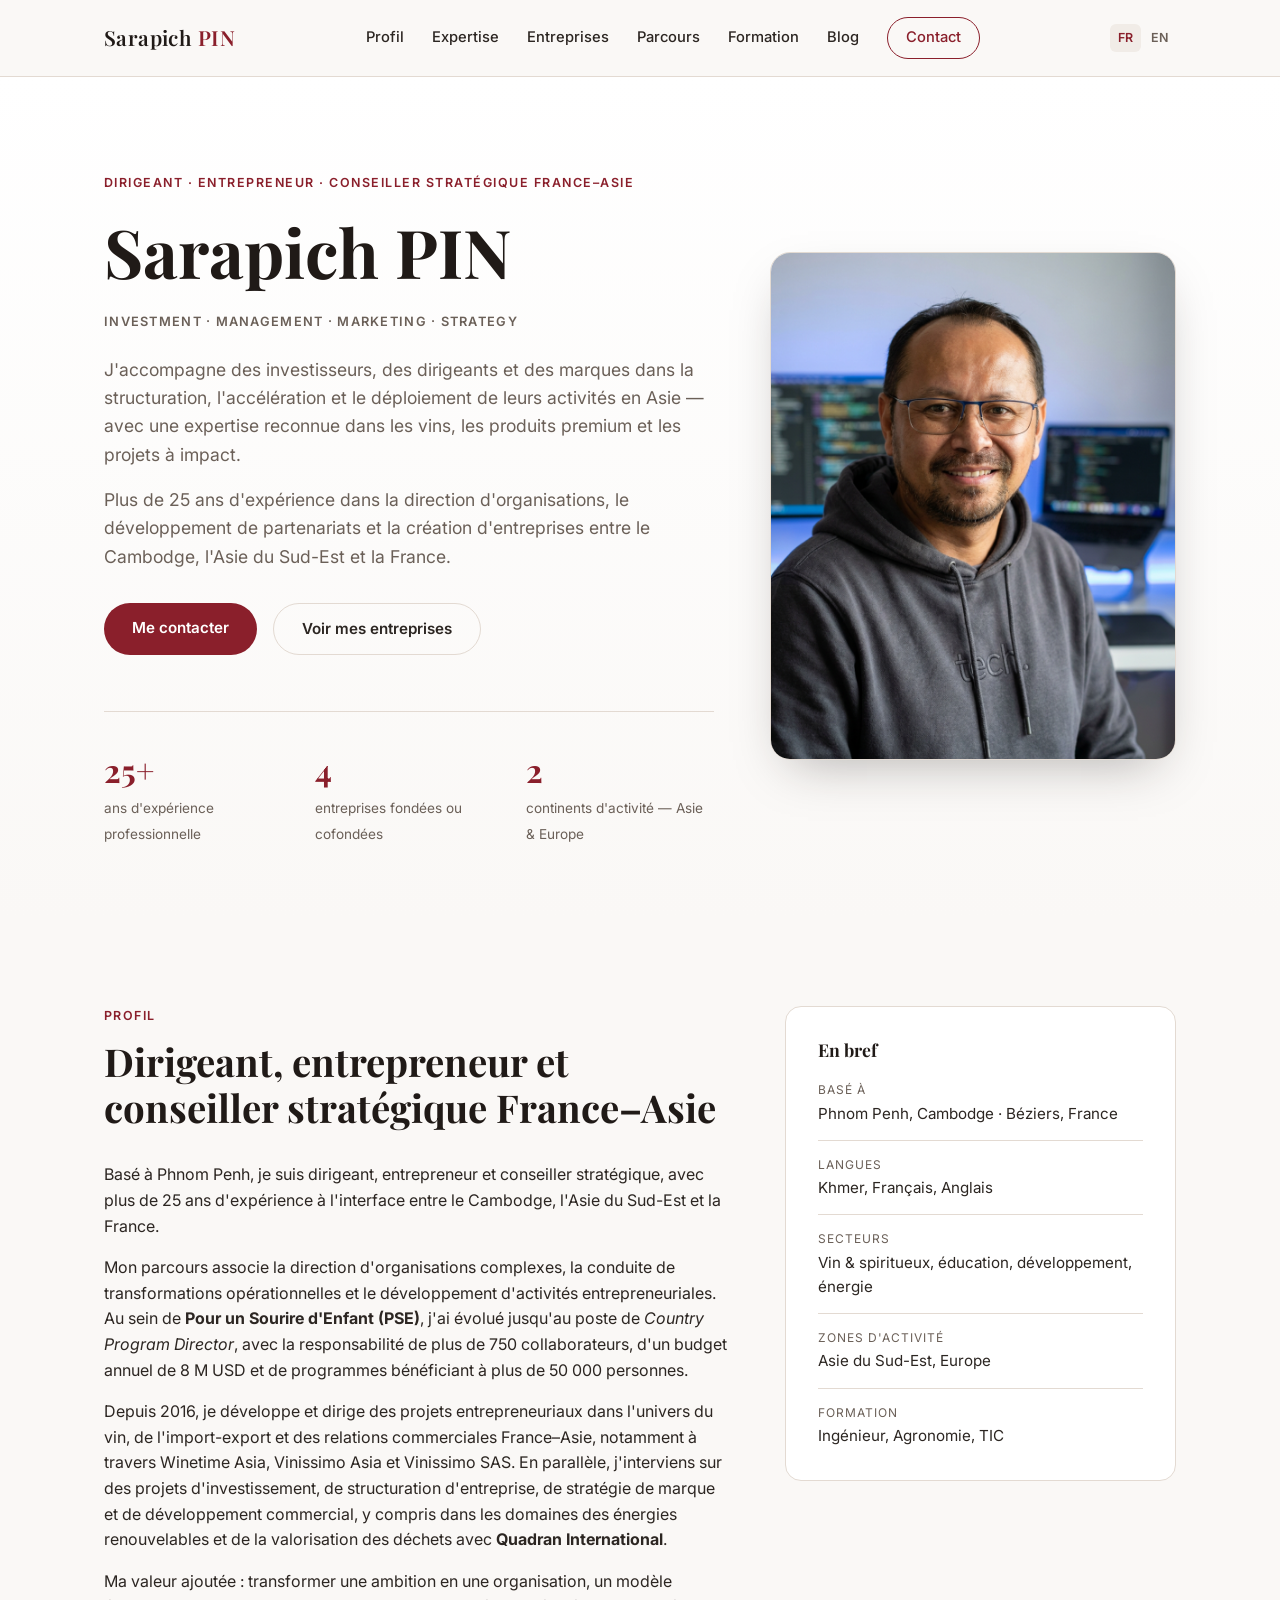
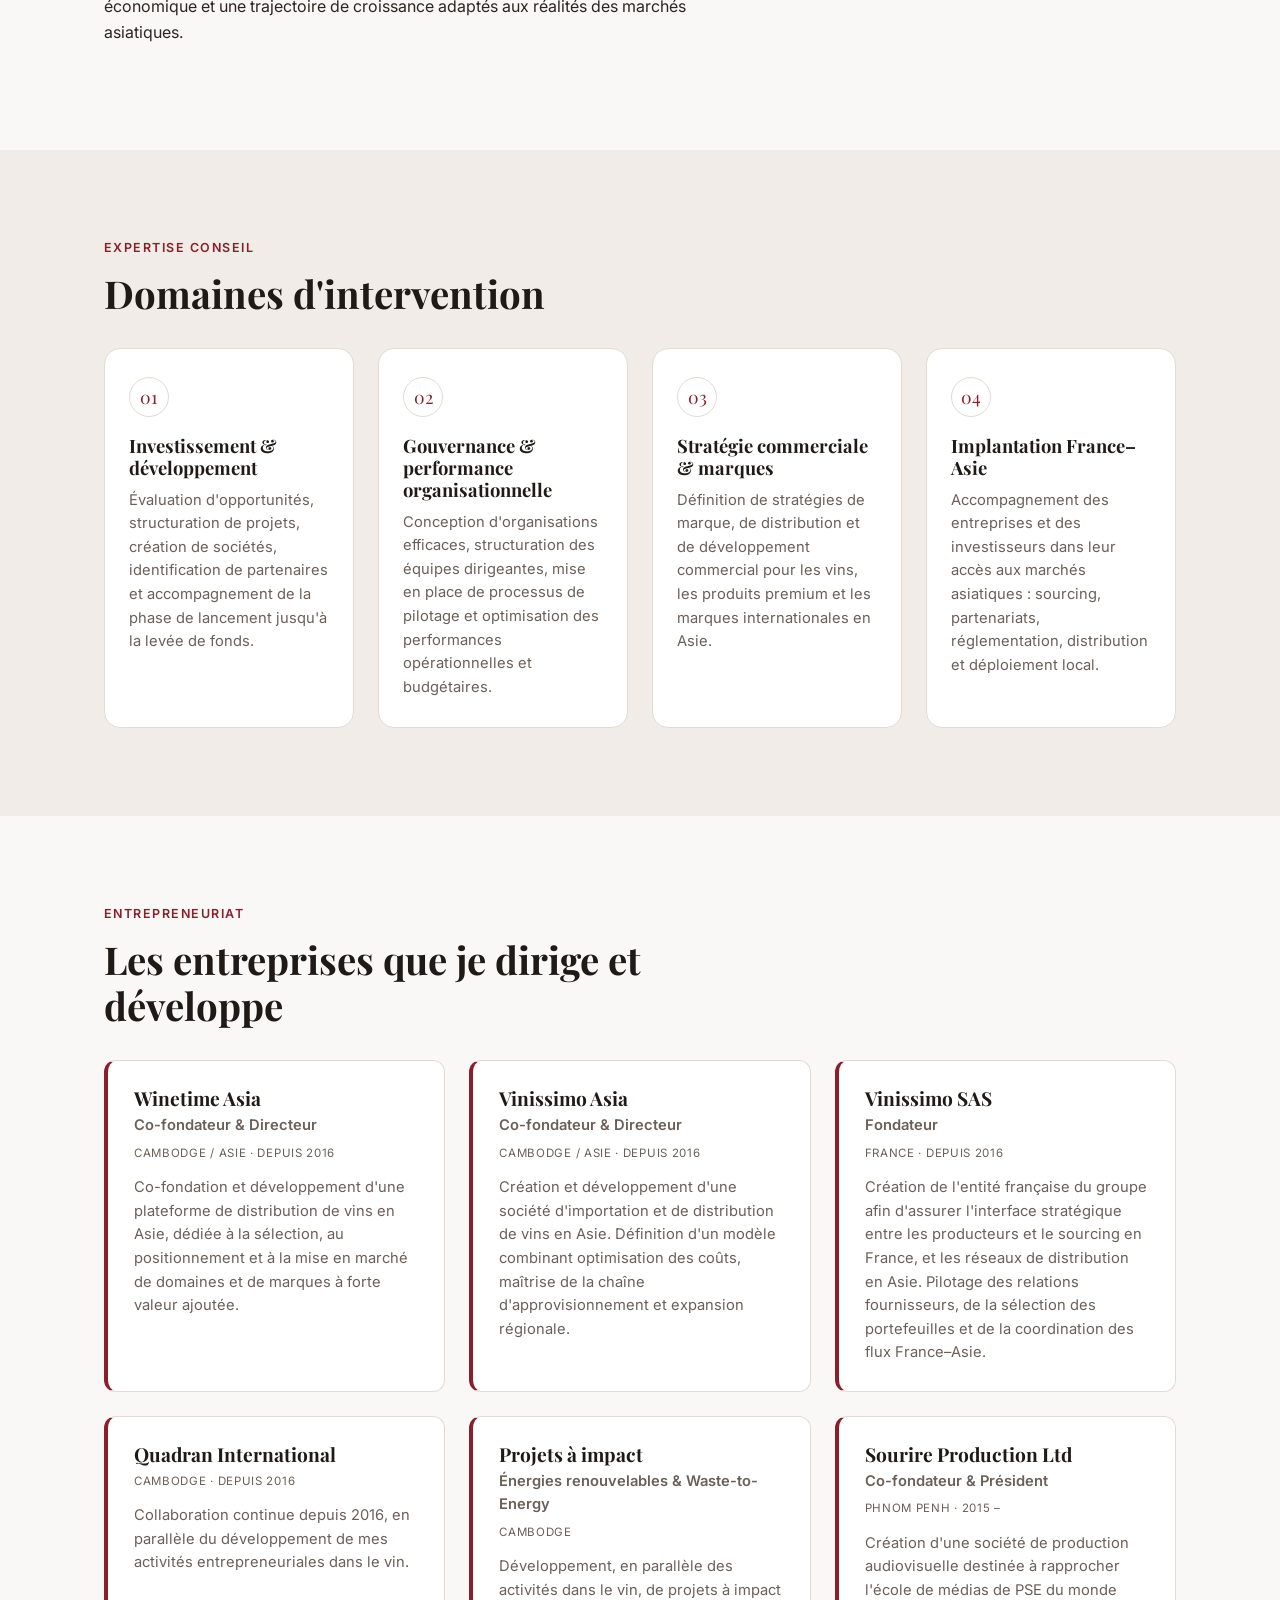
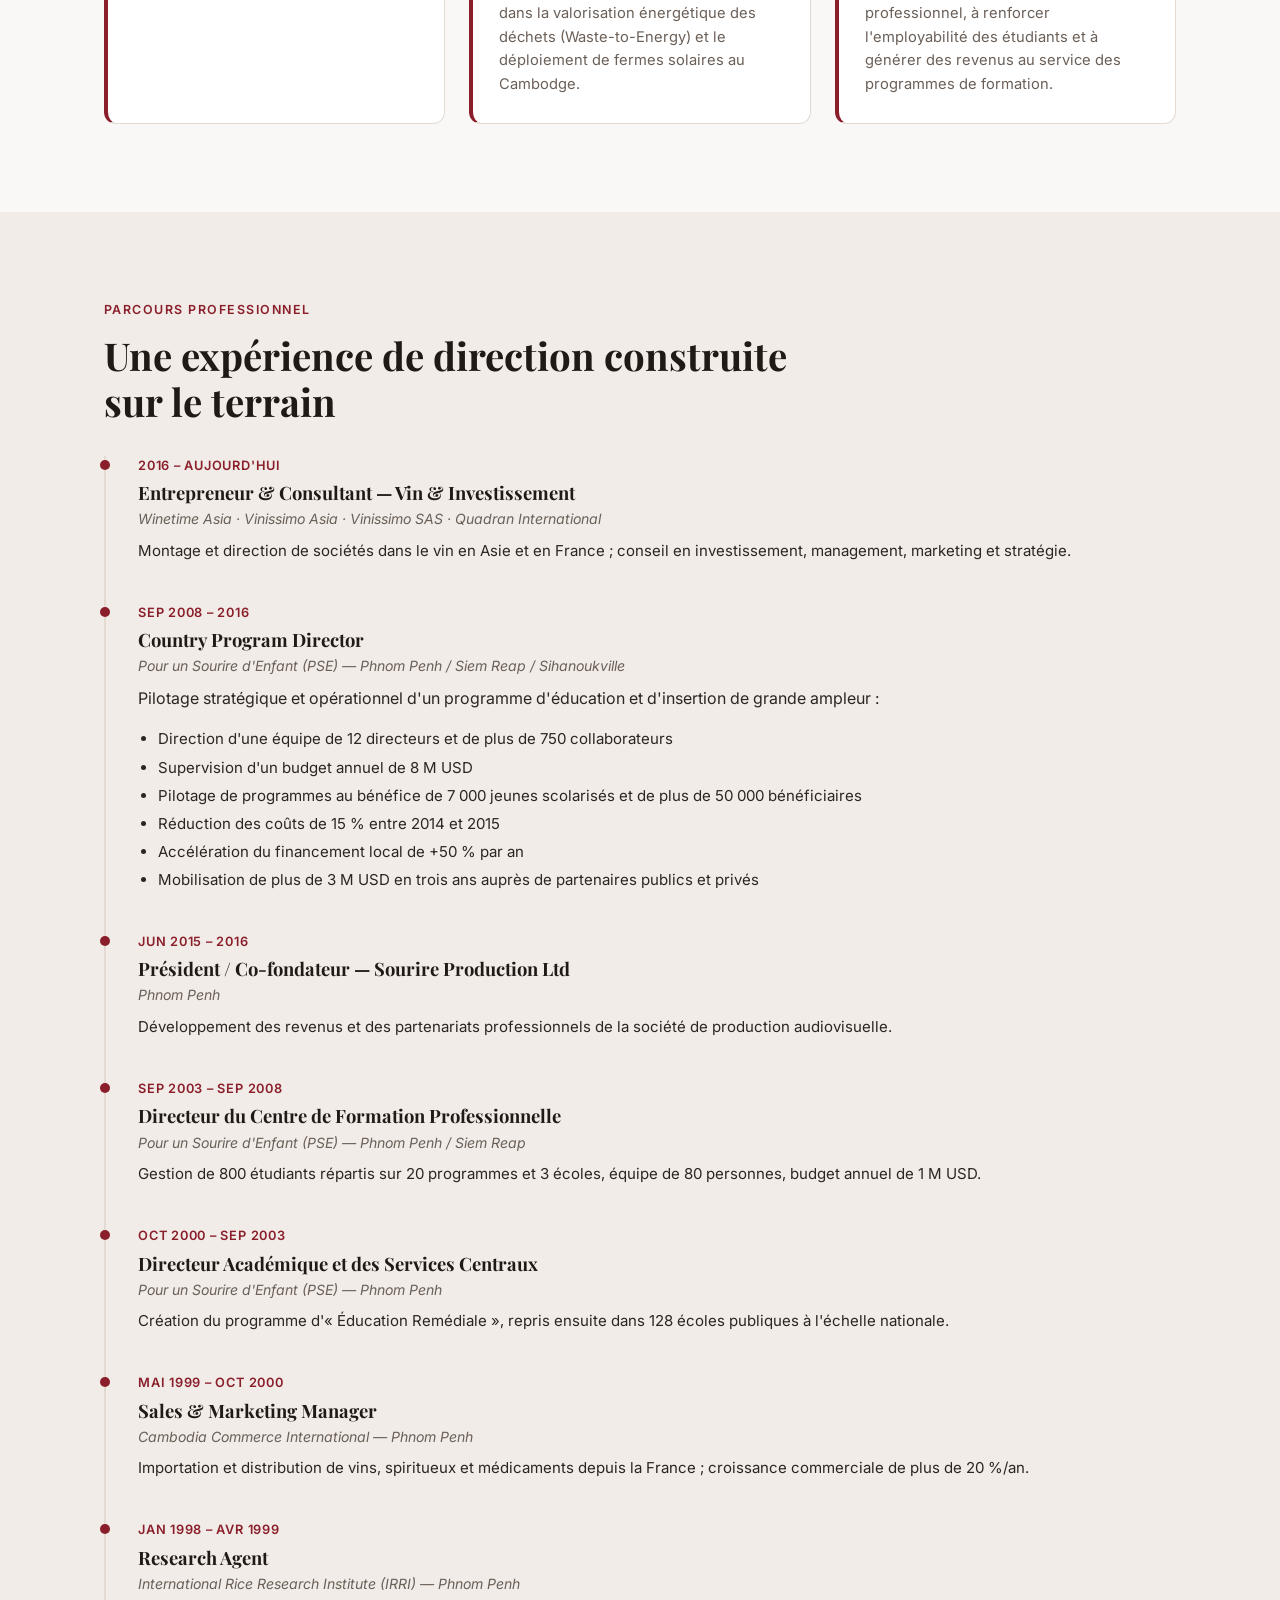
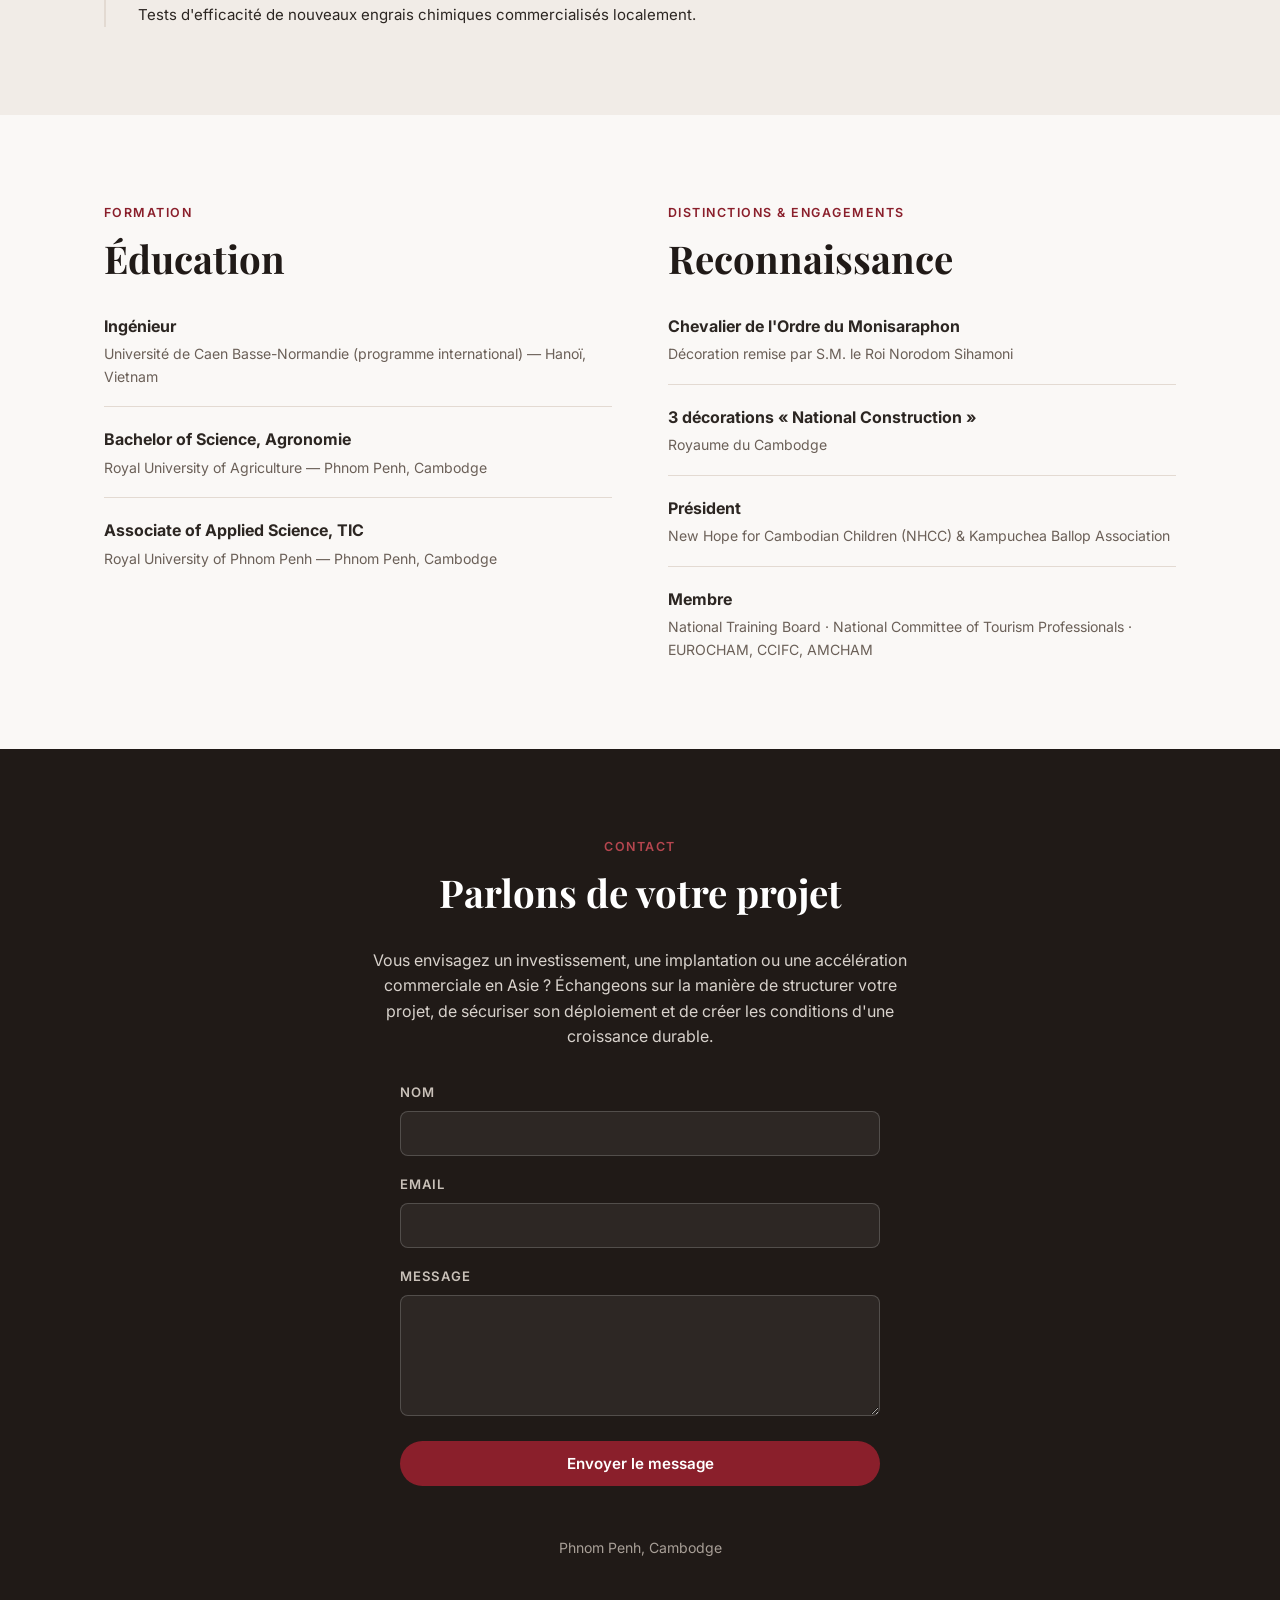
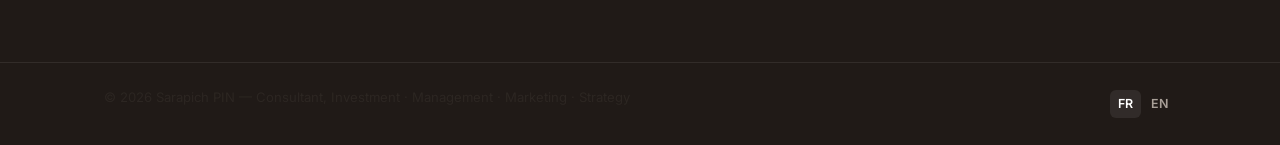
==== commit e4fa8f8f: "Add English translation of the site with a language switcher - Full English mirror of the site under" ====
--- a/index.html
+++ b/index.html
@@ -24,9 +24,15 @@
       <a href="blog.html">Blog</a>
       <a href="#contact" class="nav-cta">Contact</a>
     </nav>
-    <button class="nav-toggle" id="navToggle" aria-label="Ouvrir le menu" aria-expanded="false">
-      <span></span><span></span><span></span>
-    </button>
+    <div class="header-actions">
+      <div class="lang-switch">
+        <a href="index.html" class="is-active">FR</a>
+        <a href="en/index.html">EN</a>
+      </div>
+      <button class="nav-toggle" id="navToggle" aria-label="Ouvrir le menu" aria-expanded="false">
+        <span></span><span></span><span></span>
+      </button>
+    </div>
   </div>
 </header>
 
@@ -349,7 +355,7 @@
         créer les conditions d'une croissance durable.
       </p>
       <form class="contact-form" id="contactForm">
-        <input type="hidden" name="access_key" value="YOUR_WEB3FORMS_ACCESS_KEY">
+        <input type="hidden" name="access_key" value="a2bf5d04-9f09-4c7f-a1d5-9045fc11760f">
         <input type="hidden" name="subject" value="Nouveau message depuis sarapich.com">
         <input type="checkbox" name="botcheck" class="hp-field" tabindex="-1" autocomplete="off">
 
@@ -376,8 +382,12 @@
 </main>
 
 <footer class="site-footer">
-  <div class="container">
+  <div class="container footer-inner">
     <p>&copy; <span id="year"></span> Sarapich PIN — Consultant, Investment · Management · Marketing · Strategy</p>
+    <div class="lang-switch">
+      <a href="index.html" class="is-active">FR</a>
+      <a href="en/index.html">EN</a>
+    </div>
   </div>
 </footer>
 
--- a/css/style.css
+++ b/css/style.css
@@ -91,6 +91,46 @@
   border-radius: 999px;
   color: var(--color-accent) !important;
 }
+
+.header-actions {
+  display: flex;
+  align-items: center;
+  gap: 16px;
+}
+
+.lang-switch {
+  display: flex;
+  align-items: center;
+  gap: 2px;
+  font-size: 0.78rem;
+  font-weight: 600;
+}
+
+.lang-switch a {
+  text-decoration: none;
+  color: var(--color-muted);
+  padding: 4px 8px;
+  border-radius: 6px;
+  transition: color 0.15s ease, background 0.15s ease;
+}
+
+.lang-switch a:hover { color: var(--color-accent); }
+
+.lang-switch a.is-active {
+  color: var(--color-accent);
+  background: var(--color-bg-alt);
+}
+
+.footer-inner {
+  display: flex;
+  flex-wrap: wrap;
+  align-items: center;
+  justify-content: space-between;
+  gap: 12px;
+}
+
+.footer-inner .lang-switch a { color: #a89f97; }
+.footer-inner .lang-switch a.is-active { color: #fff; background: rgba(255, 255, 255, 0.08); }
 
 .nav-toggle {
   display: none;
@@ -585,6 +625,33 @@
 /* Blog */
 .hero-compact { padding: 72px 0 48px; }
 
+.page-switcher {
+  display: flex;
+  flex-wrap: wrap;
+  gap: 8px;
+  border-bottom: 1px solid var(--color-border);
+  margin-bottom: 32px;
+  padding-bottom: 16px;
+}
+
+.switcher-btn {
+  padding: 9px 20px;
+  border-radius: 999px;
+  text-decoration: none;
+  font-size: 0.88rem;
+  font-weight: 600;
+  color: var(--color-muted);
+  background: var(--color-bg-alt);
+  transition: all 0.15s ease;
+}
+
+.switcher-btn:hover { color: var(--color-accent); }
+
+.switcher-btn.is-active {
+  background: var(--color-accent);
+  color: #fff;
+}
+
 .blog-filters {
   display: flex;
   gap: 10px;
@@ -722,3 +789,39 @@
 @media (max-width: 480px) {
   .blog-grid { grid-template-columns: 1fr; }
 }
+
+/* Article pages (Motivation & Relation, Wine Knowledge) */
+.article-list {
+  display: flex;
+  flex-direction: column;
+  gap: 24px;
+  max-width: 760px;
+}
+
+.article-card {
+  background: #fff;
+  border: 1px solid var(--color-border);
+  border-left: 4px solid var(--color-accent);
+  border-radius: 12px;
+  padding: 32px;
+}
+
+.article-date {
+  display: block;
+  font-size: 0.78rem;
+  text-transform: uppercase;
+  letter-spacing: 0.06em;
+  color: var(--color-accent);
+  font-weight: 600;
+  margin-bottom: 10px;
+}
+
+.article-card h2 {
+  font-size: 1.3rem;
+  margin-bottom: 12px;
+}
+
+.article-card p {
+  color: var(--color-muted);
+  margin: 0;
+}
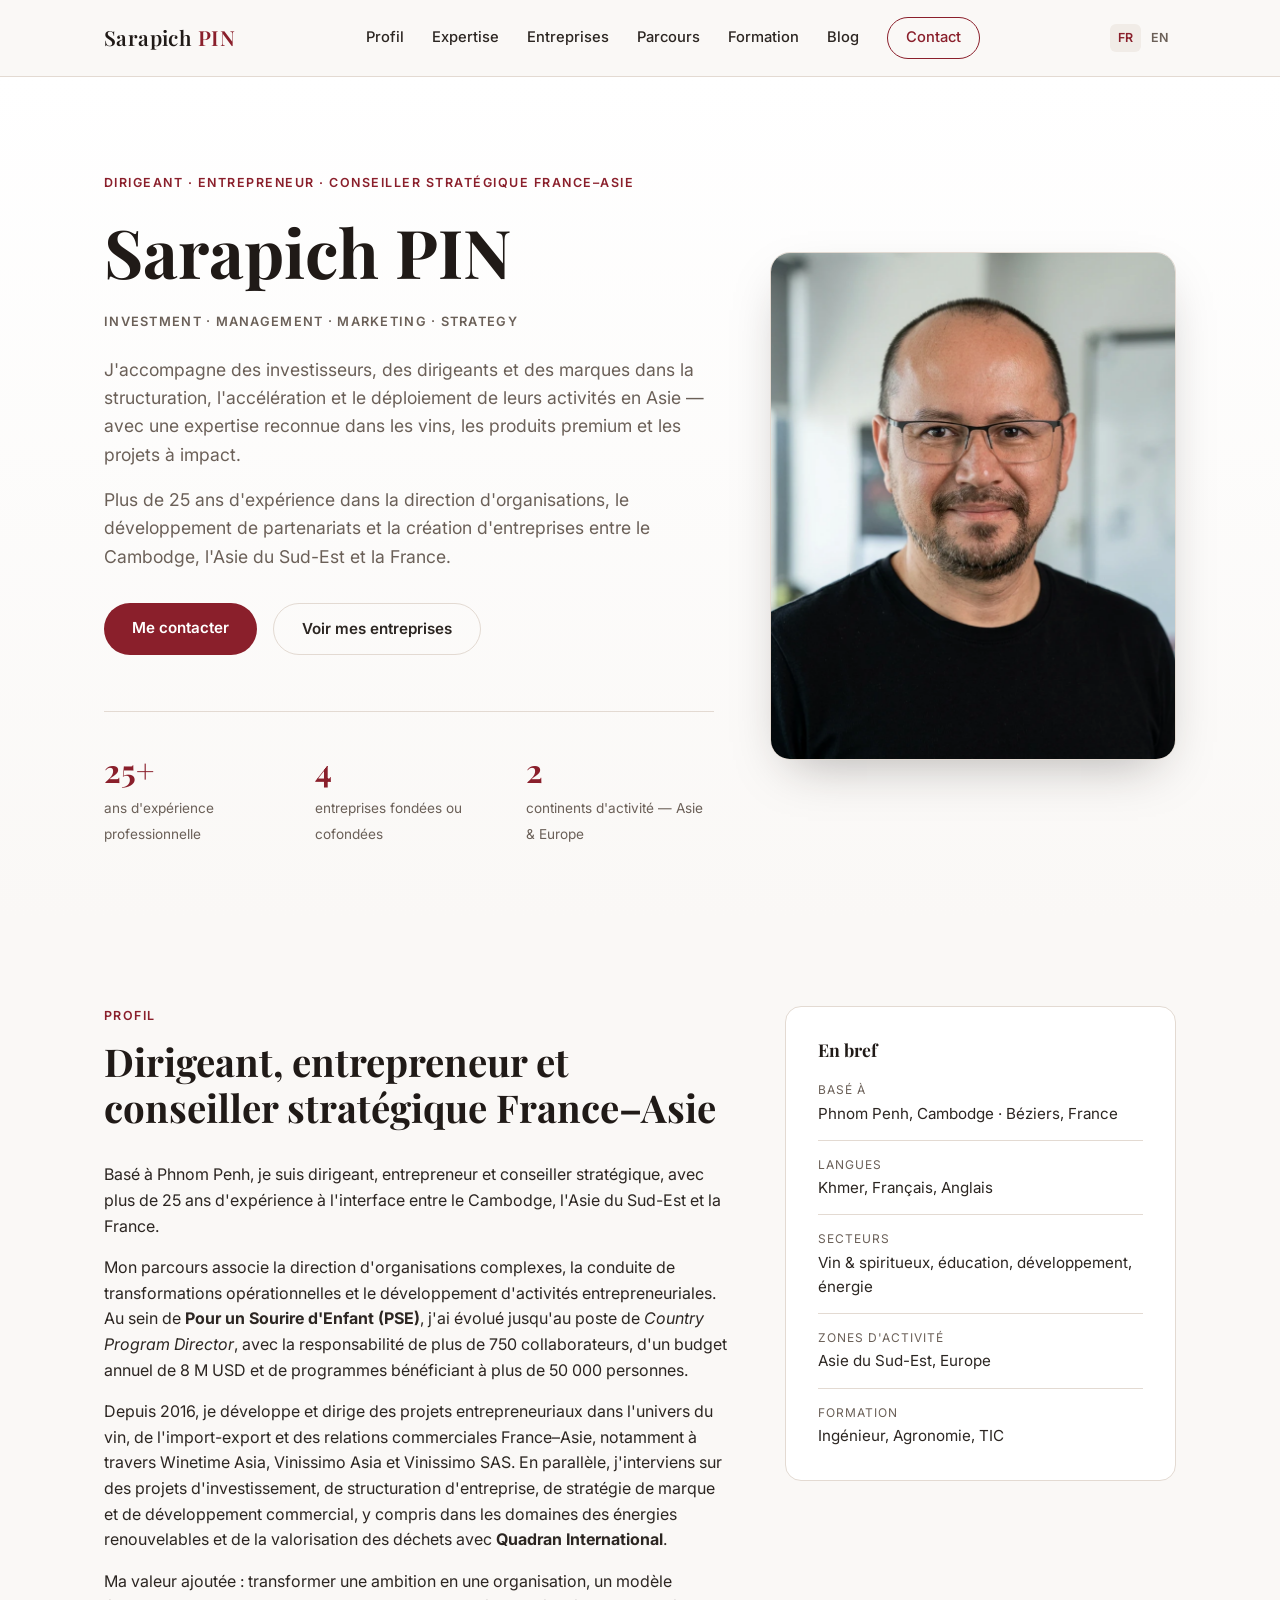
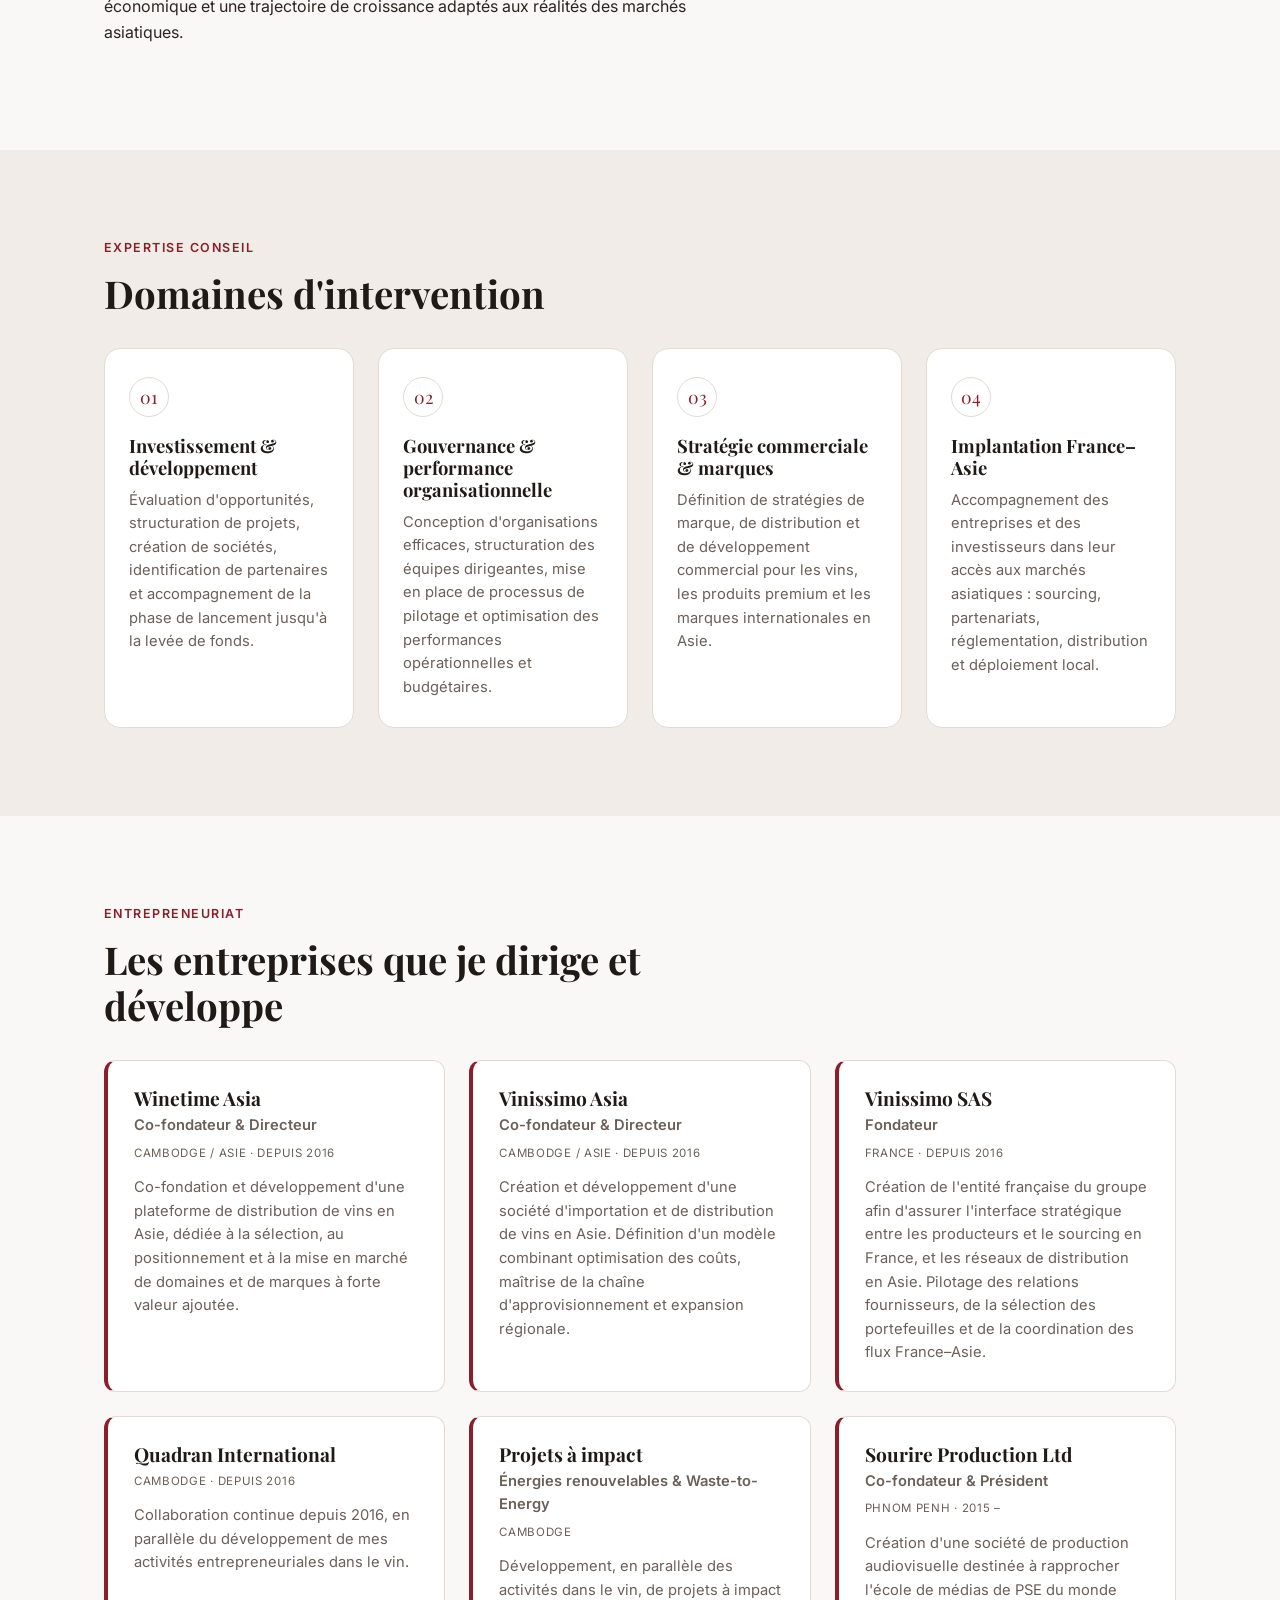
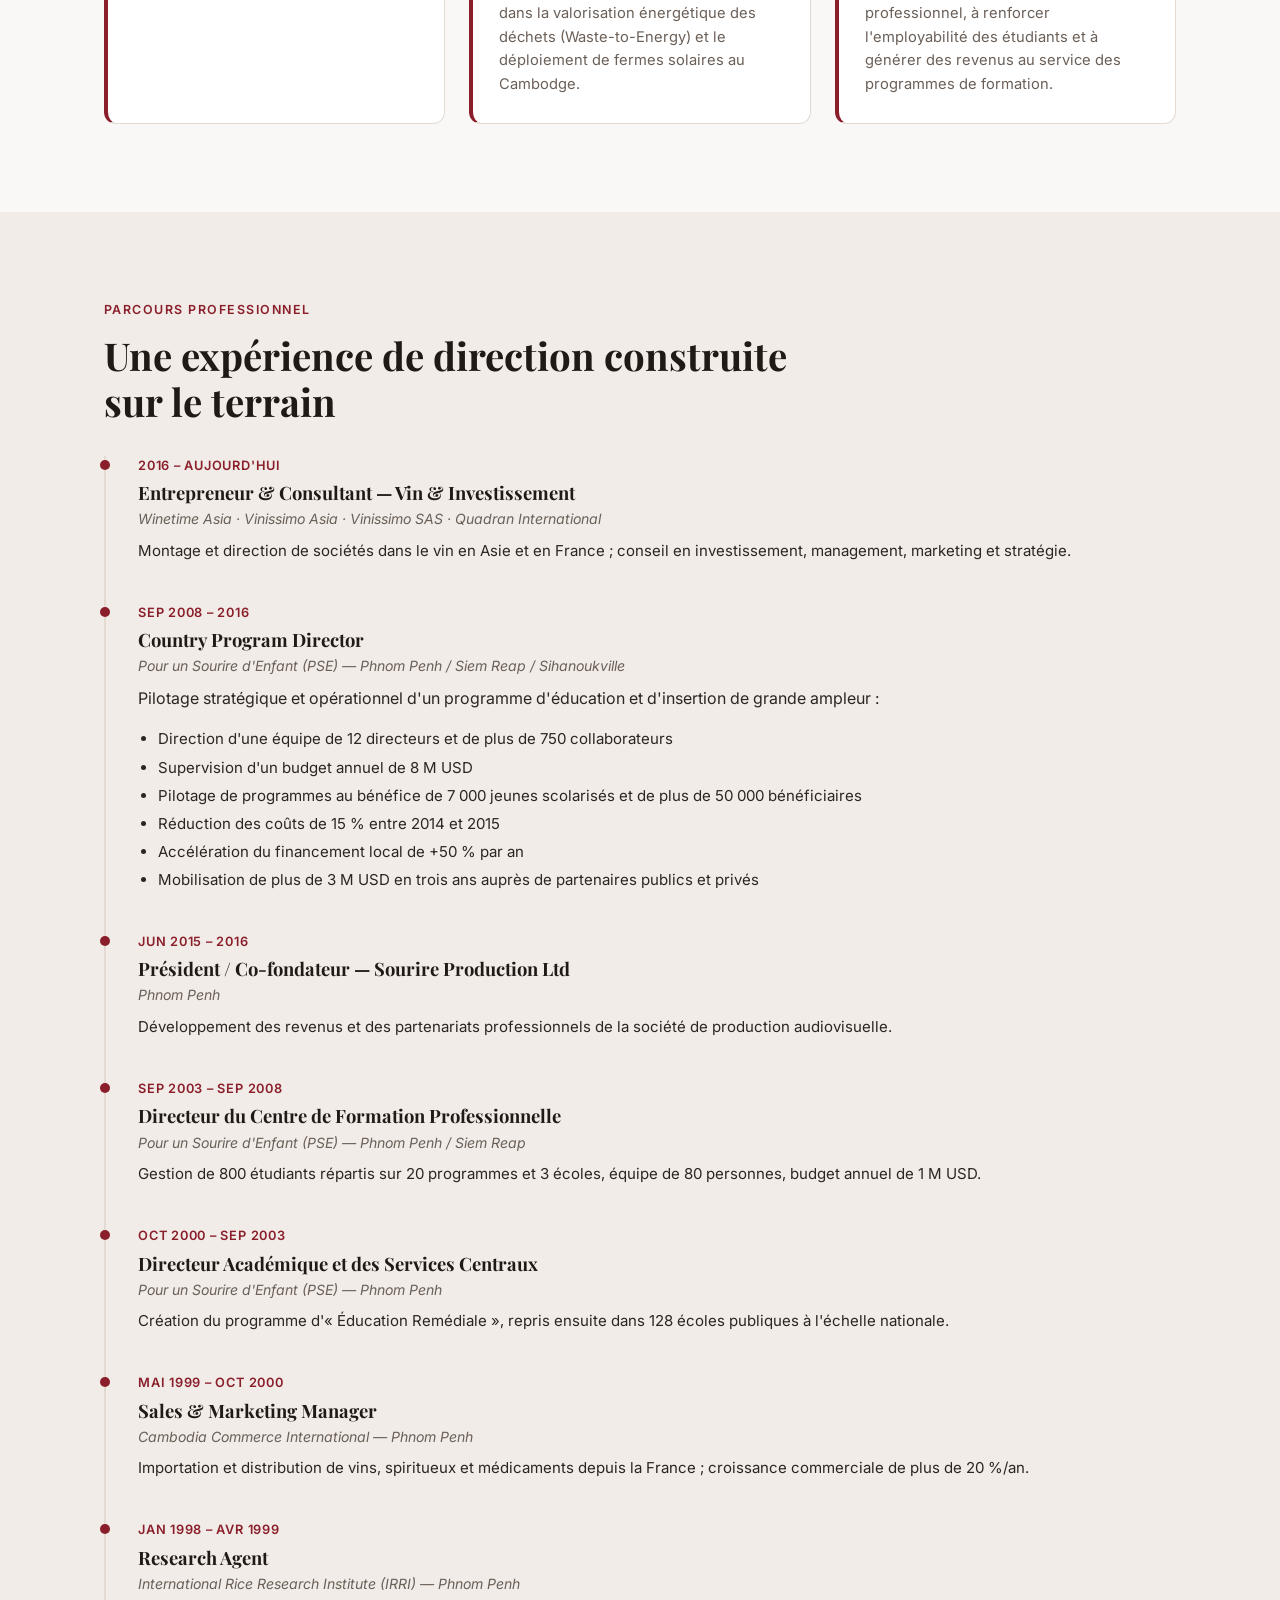
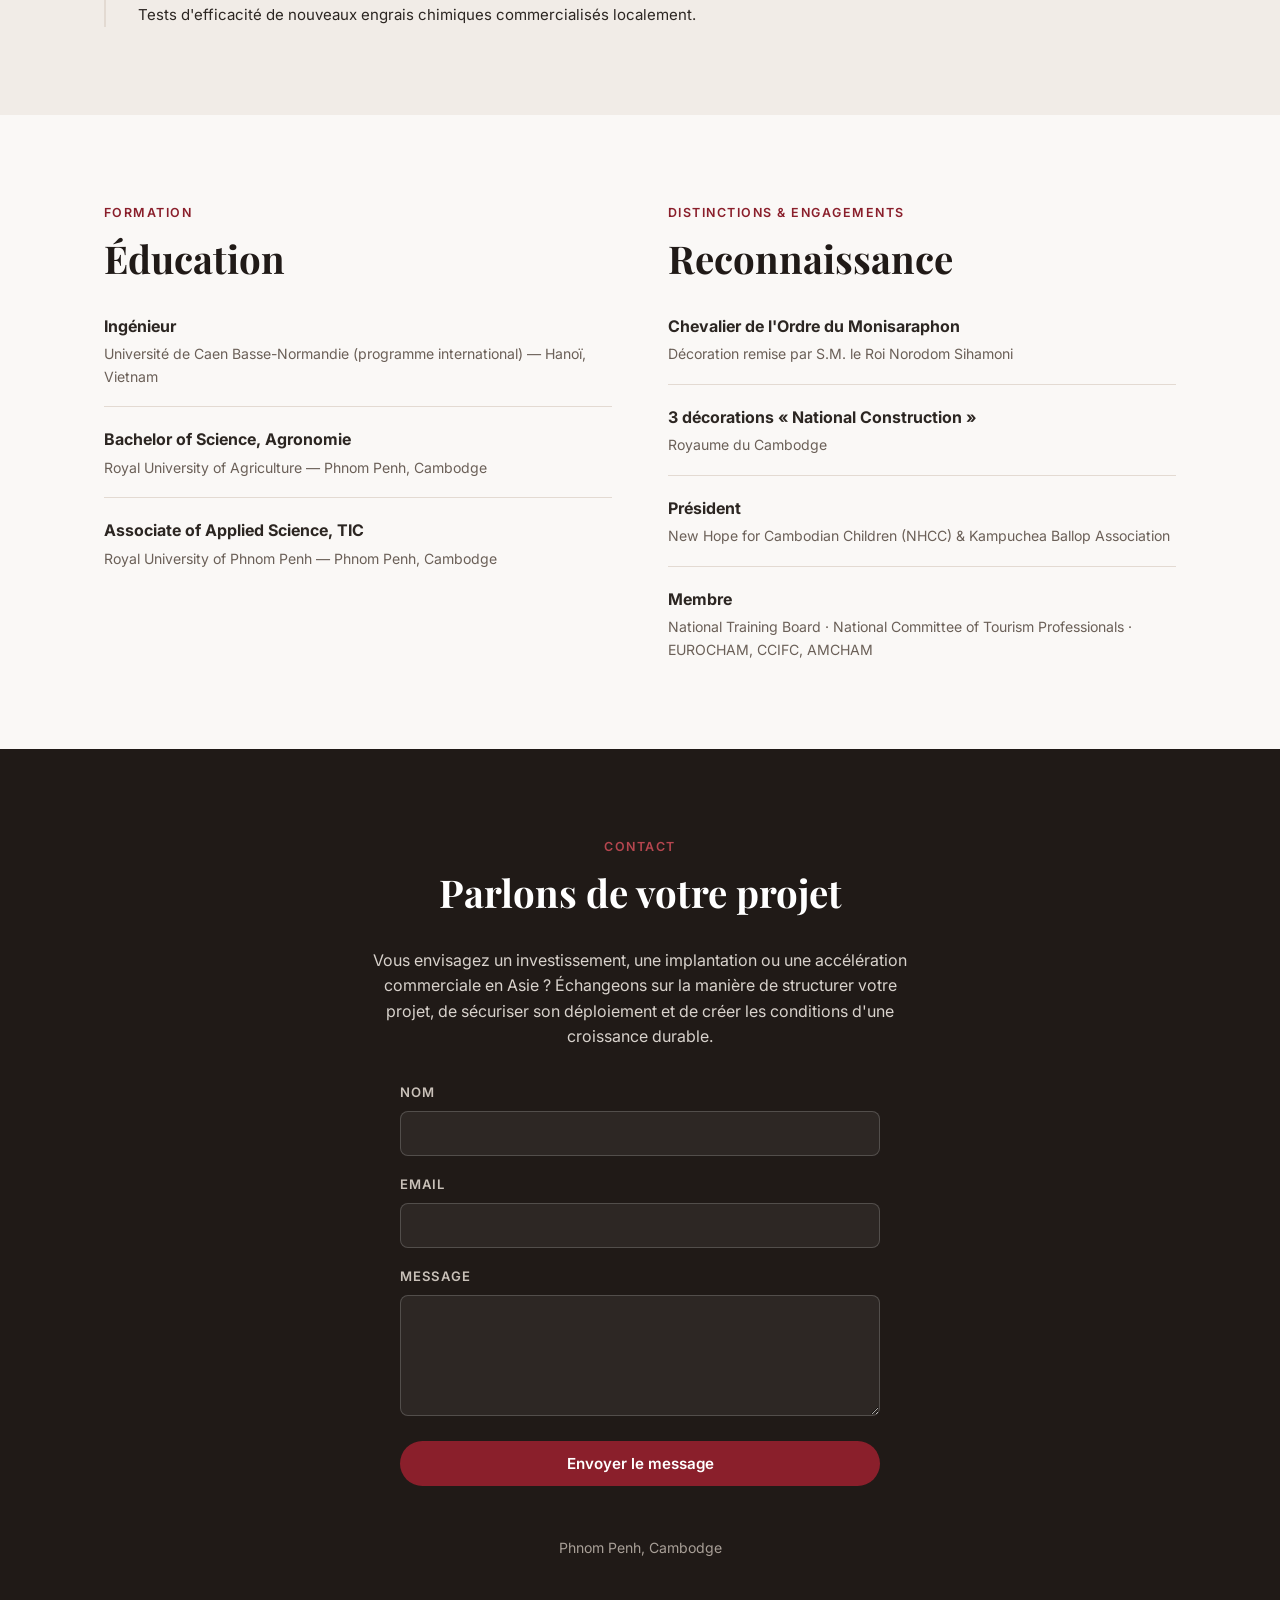
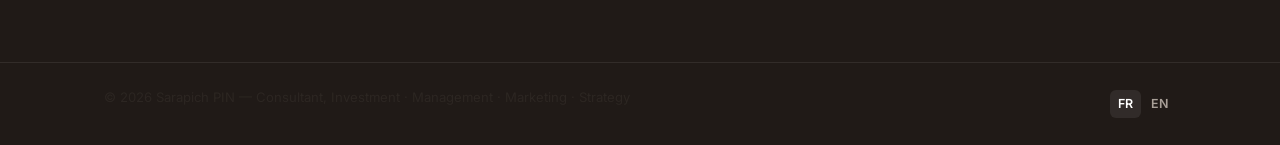
==== commit b424cac8: "Update hero profile photo Co-Authored-By: Claude Sonnet 5 <noreply@anthropic.com> Claude-Session: ht" ====
--- a/index.html
+++ b/index.html
@@ -64,7 +64,7 @@
         </div>
       </div>
       <div class="hero-photo">
-        <img src="media/profil-hero.png" alt="Sarapich PIN">
+        <img src="media/profil-hero-2.webp" alt="Sarapich PIN">
       </div>
     </div>
   </section>
